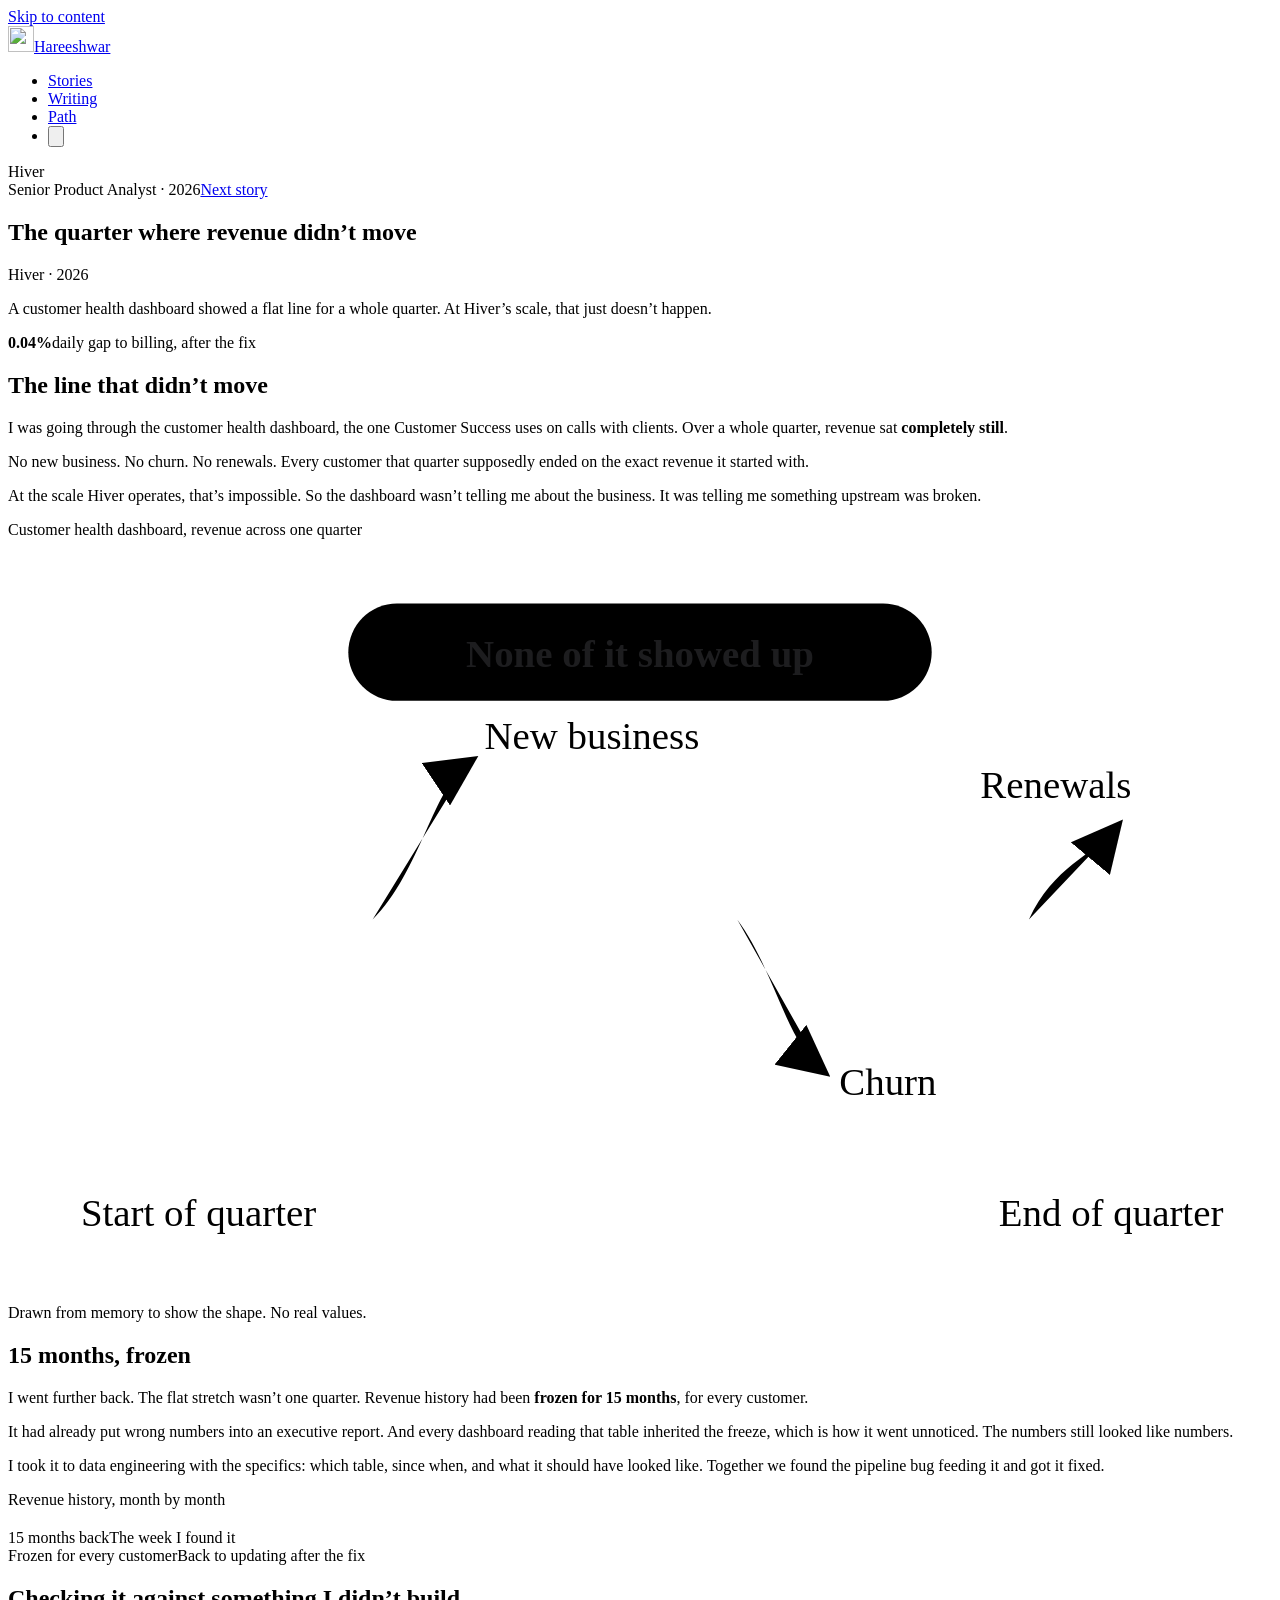
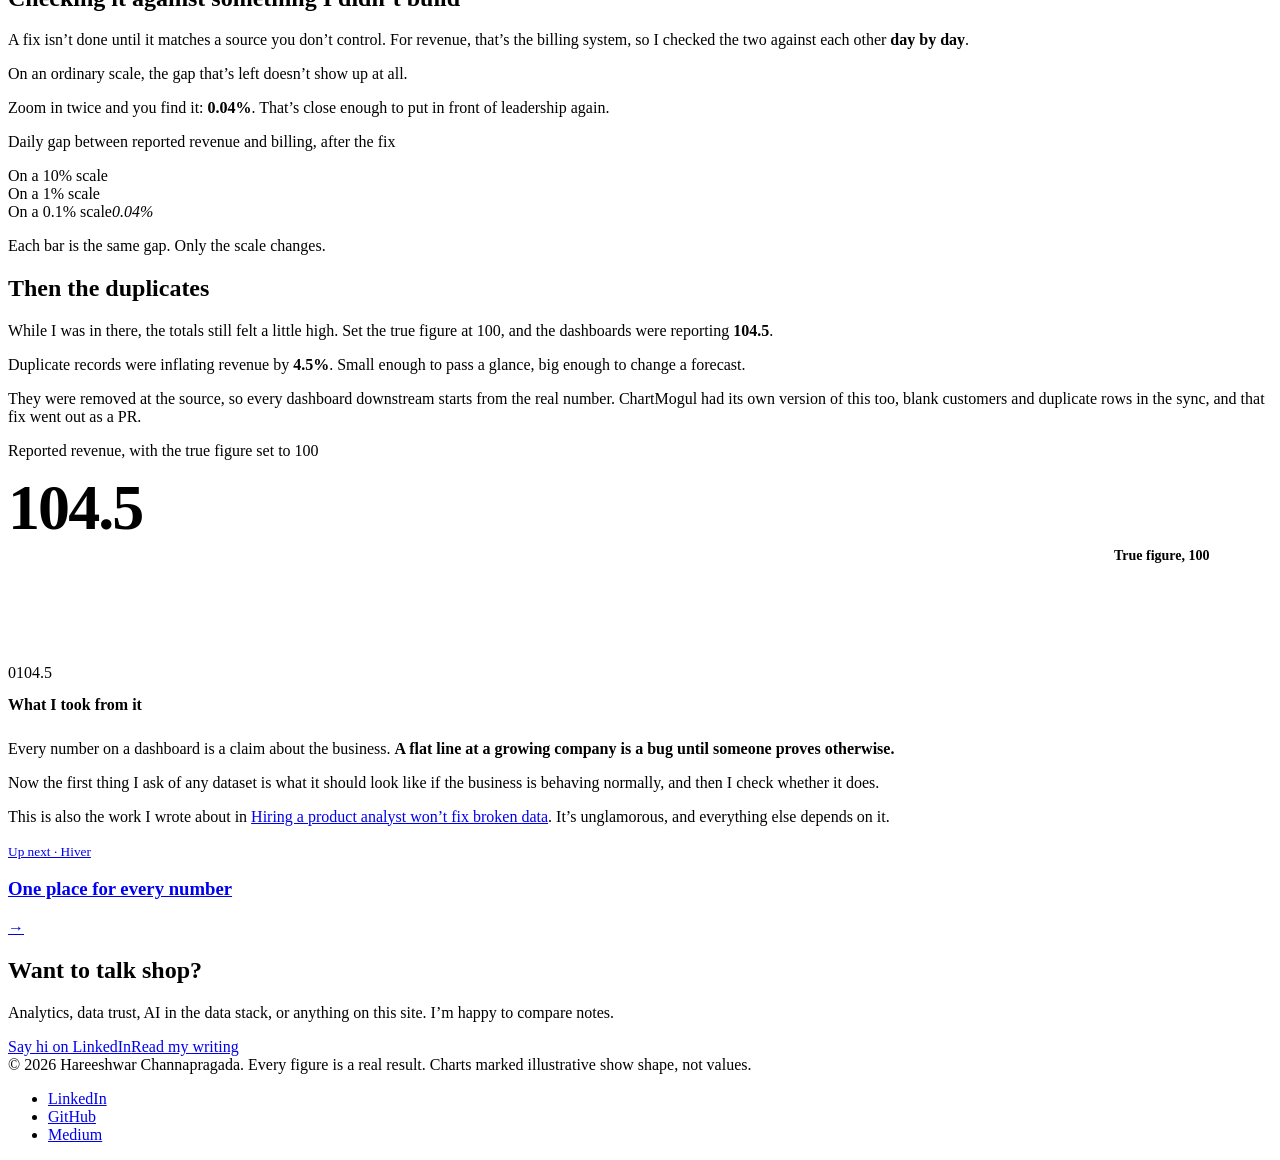
==== stories/data-trust.html @ bd67b505 "Site v2: nine deep-dive story pages" ====
<!doctype html>
<html lang="en" data-look="apple" data-mode="light">
<head>
<meta charset="utf-8">
<meta name="viewport" content="width=device-width, initial-scale=1, viewport-fit=cover">
<script>(function(){var d=document.documentElement,q=new URLSearchParams(location.search).get('look'),s=null;
try{if(q)sessionStorage.setItem('look',q);s=sessionStorage.getItem('look')}catch(e){}
var ua=navigator.userAgent,ipad=navigator.platform==='MacIntel'&&navigator.maxTouchPoints>1,look='android';
if(/iPhone|iPad|iPod|Macintosh|Mac OS X/.test(ua)||ipad)look='apple';else if(/Windows/.test(ua))look='windows';
if(s==='apple'||s==='android'||s==='windows')look=s;d.setAttribute('data-look',look);
var W=function(k){var m=new RegExp('(?:^|;)'+k+'=([a-z]+)').exec(window.name||'');return m?m[1]:null};
var t=null;try{t=localStorage.getItem('theme')}catch(e){}if(t!=='light'&&t!=='dark')t=W('theme');
if(t!=='light'&&t!=='dark')t=matchMedia('(prefers-color-scheme: dark)').matches?'dark':'light';d.setAttribute('data-mode',t);
var n=null;try{n=sessionStorage.getItem('nav');sessionStorage.removeItem('nav')}catch(e){}if(!n)n=W('nav');try{window.name=(window.name||'').replace(/(^|;)nav=[a-z]+/,'')}catch(e){}
var vt=n==='next';if(vt){d.classList.add('vt-next');try{history.scrollRestoration='manual'}catch(e){}}
var top=function(){if(vt)scrollTo(0,0)},done=function(){d.classList.remove('vt-next')};
addEventListener('pageswap',function(ev){var v=ev.viewTransition;if(v){var z=function(){};v.ready.catch(z);v.finished.catch(z);v.updateCallbackDone&&v.updateCallbackDone.catch(z)}});addEventListener('pagereveal',function(ev){top();var v=ev.viewTransition;if(v){v.ready.catch(done);v.finished.then(done,done);v.updateCallbackDone&&v.updateCallbackDone.catch(done)}else done()});
if(vt){addEventListener('DOMContentLoaded',top);addEventListener('load',function(){top();setTimeout(done,900)})}})();</script>
<title>The quarter where revenue didn’t move | Hareeshwar Channapragada</title>
<meta name="description" content="A customer health dashboard showed a flat line for a whole quarter. At Hiver’s scale, that just doesn’t happen.">
<link rel="canonical" href="https://hareeshwar.com/stories/data-trust.html">
<meta name="theme-color" content="#ffffff">
<meta property="og:type" content="website">
<meta property="og:site_name" content="Hareeshwar Channapragada">
<meta property="og:url" content="https://hareeshwar.com/stories/data-trust.html">
<meta property="og:title" content="The quarter where revenue didn’t move | Hareeshwar Channapragada">
<meta property="og:description" content="A customer health dashboard showed a flat line for a whole quarter. At Hiver’s scale, that just doesn’t happen.">
<meta property="og:image" content="https://hareeshwar.com/assets/og.png">
<meta name="twitter:card" content="summary_large_image">
<link rel="icon" href="/assets/icon.svg" type="image/svg+xml">
<link rel="icon" href="/assets/icon.svg" type="image/svg+xml" data-live>
<link rel="apple-touch-icon" href="/assets/apple-touch-icon.png">
<link rel="manifest" href="/site.webmanifest">
<link rel="preconnect" href="https://cdn.jsdelivr.net" crossorigin>
<link rel="stylesheet" href="/assets/site.css">
<script defer src="https://cdn.jsdelivr.net/npm/gsap@3.15.0/dist/gsap.min.js" integrity="sha384-XmJ9SoHtVOHoQUcKvFAzVXwdkKo1Ie3bhmSoIAkcdsHGaIrVJIkmozyq0FJeb/Ly" crossorigin="anonymous"></script>
<script defer src="https://cdn.jsdelivr.net/npm/lenis@1.3.27/dist/lenis.min.js" integrity="sha384-R18XzqnxvVLEF+BYfhpmDx30v7eP83fAckyfoRzK7/Uf6nGqufcmsk0eAKo7S3RU" crossorigin="anonymous"></script>
<script defer src="/assets/site.js"></script>
<script type="application/ld+json">{"@context": "https://schema.org", "@type": "Article", "headline": "The quarter where revenue didn\u2019t move", "description": "A customer health dashboard showed a flat line for a whole quarter. At Hiver\u2019s scale, that just doesn\u2019t happen.", "author": {"@type": "Person", "name": "Hareeshwar Channapragada", "url": "https://hareeshwar.com/"}, "about": "Hiver", "url": "https://hareeshwar.com/stories/data-trust.html"}</script>
</head>
<body>
<a class="skip" href="#main">Skip to content</a>
<header class="gnav"><div class="wrap">
<a class="brand" href="/" aria-label="Hareeshwar Channapragada, home"><img src="/assets/icon.svg" alt="" width="26" height="26">Hareeshwar</a>
<nav aria-label="Main"><ul>
<li><a href="/#stories">Stories</a></li>
<li class="hide-s"><a href="/#writing">Writing</a></li>
<li class="hide-s"><a href="/#path">Path</a></li>
<li><button class="theme-btn" type="button" aria-label="Switch between light and dark" aria-pressed="false"><svg class="sun" viewBox="0 0 24 24" fill="none" stroke="currentColor" stroke-width="2" stroke-linecap="round" aria-hidden="true"><circle cx="12" cy="12" r="4.5"/><path d="M12 2v2M12 20v2M4.9 4.9l1.4 1.4M17.7 17.7l1.4 1.4M2 12h2M20 12h2M4.9 19.1l1.4-1.4M17.7 6.3l1.4-1.4"/></svg><svg class="moon" viewBox="0 0 24 24" fill="none" stroke="currentColor" stroke-width="2" stroke-linecap="round" aria-hidden="true"><path d="M20 14.5A8 8 0 1 1 9.5 4a6.5 6.5 0 0 0 10.5 10.5z"/></svg></button></li>
</ul></nav></div></header><nav class="lnav" aria-label="Story"><div class="wrap"><span class="lt">Hiver</span>
<div class="rt"><span class="hide-s" style="color:var(--ink-2)">Senior Product Analyst · 2026</span><a class="pill" href="/stories/one-bi-platform.html" data-next>Next story</a></div></div><span class="progress"></span></nav>
<main id="main">
<section class="s-hero"><div class="wrap">
<h1 style="view-transition-name:t-data-trust">The quarter where revenue didn’t move</h1>
<p class="co">Hiver · 2026</p>
<p class="lead dek">A customer health dashboard showed a flat line for a whole quarter. At Hiver’s scale, that just doesn’t happen.</p>
<div class="big" data-rise><b data-count="0.04" data-dec="2" data-pre="" data-suf="%">0.04%</b><span>daily gap to billing, after the fix</span></div>
</div></section><section class="sec " aria-labelledby="c0"><div class="wrap"><div class="ch-head" data-rise><h2 id="c0">The line that didn’t move</h2></div>
<div class="scrolly"><div class="steps"><div class="step"><p>I was going through the customer health dashboard, the one Customer Success uses on calls with clients. Over a whole quarter, revenue sat <strong>completely still</strong>.</p></div><div class="step"><p>No new business. No churn. No renewals. Every customer that quarter supposedly ended on the exact revenue it started with.</p></div><div class="step"><p>At the scale Hiver operates, that’s impossible. So the dashboard wasn’t telling me about the business. It was telling me something upstream was broken.</p></div></div><div class="viz"><div class="panel"><p class="p-title">Customer health dashboard, revenue across one quarter</p><svg viewBox="0 0 520 300" role="img" aria-label="Revenue over a quarter drawn as a flat line, with the new business, churn and renewals that should have moved it">
<defs><marker id="ah" viewBox="0 0 10 10" refX="8" refY="5" markerWidth="7" markerHeight="7" orient="auto-start-reverse"><path d="M0 0L10 5L0 10z" class="f2"/></marker></defs>
<line x1="30" y1="250" x2="500" y2="250" class="k3" stroke-width="2"/>
<text x="30" y="276">Start of quarter</text><text x="500" y="276" text-anchor="end">End of quarter</text>
<path d="M30 150 L500 150" class="k1 fnone draw at1" stroke-width="5" stroke-linecap="round"/>
<g class="vis-in at2">
  <path d="M150 150 C 170 130, 175 95, 190 85" class="khl fnone dash" stroke-width="3" marker-end="url(#ah)"/>
  <text x="196" y="80" class="t-strong">New business</text>
  <path d="M300 150 C 315 170, 320 200, 335 212" class="khl fnone dash" stroke-width="3" marker-end="url(#ah)"/>
  <text x="342" y="222" class="t-strong">Churn</text>
  <path d="M420 150 C 430 128, 446 124, 456 112" class="khl fnone dash" stroke-width="3" marker-end="url(#ah)"/>
  <text x="400" y="100" class="t-strong">Renewals</text>
</g>
<g class="vis-in at3"><rect x="140" y="20" width="240" height="40" rx="20" class="fhl"/><text x="260" y="46" text-anchor="middle" style="fill:#1d1d1f;font-weight:700;font-size:16px">None of it showed up</text></g>
</svg><p class="p-note">Drawn from memory to show the shape. No real values.</p></div></div></div></div></section><section class="sec stage" aria-labelledby="c1"><div class="wrap"><div class="ch-head" data-rise><h2 id="c1">15 months, frozen</h2></div>
<div class="scrolly flip"><div class="steps"><div class="step"><p>I went further back. The flat stretch wasn’t one quarter. Revenue history had been <strong>frozen for 15 months</strong>, for every customer.</p></div><div class="step"><p>It had already put wrong numbers into an executive report. And every dashboard reading that table inherited the freeze, which is how it went unnoticed. The numbers still looked like numbers.</p></div><div class="step"><p>I took it to data engineering with the specifics: which table, since when, and what it should have looked like. Together we found the pipeline bug feeding it and got it fixed.</p></div></div><div class="viz"><div class="panel"><p class="p-title">Revenue history, month by month</p><div class="cells" style="--n:15;margin-top:20px"><i class="fz" style="--k:0"></i><i class="fz" style="--k:1"></i><i class="fz" style="--k:2"></i><i class="fz" style="--k:3"></i><i class="fz" style="--k:4"></i><i class="fz" style="--k:5"></i><i class="fz" style="--k:6"></i><i class="fz" style="--k:7"></i><i class="fz" style="--k:8"></i><i class="fz" style="--k:9"></i><i class="fz" style="--k:10"></i><i class="fz" style="--k:11"></i><i class="fz" style="--k:12"></i><i class="fz" style="--k:13"></i><i class="fz" style="--k:14"></i></div><div class="cells-axis"><span>15 months back</span><span>The week I found it</span></div><div class="legend"><span class="vis-in at2"><i style="--c:var(--viz-hl)"></i>Frozen for every customer</span><span class="vis-in at3"><i style="--c:var(--viz-1)"></i>Back to updating after the fix</span></div></div></div></div></div></section><section class="sec alt" aria-labelledby="c2"><div class="wrap"><div class="ch-head" data-rise><h2 id="c2">Checking it against something I didn’t build</h2></div>
<div class="scrolly"><div class="steps"><div class="step"><p>A fix isn’t done until it matches a source you don’t control. For revenue, that’s the billing system, so I checked the two against each other <strong>day by day</strong>.</p></div><div class="step"><p>On an ordinary scale, the gap that’s left doesn’t show up at all.</p></div><div class="step"><p>Zoom in twice and you find it: <strong>0.04%</strong>. That’s close enough to put in front of leadership again.</p></div></div><div class="viz"><div class="panel"><p class="p-title">Daily gap between reported revenue and billing, after the fix</p><div class="zrows">
<div class="zrow"><span>On a 10% scale</span><span class="tr" style="--w:0.4%"><i></i></span></div>
<div class="zrow"><span>On a 1% scale</span><span class="tr" style="--w:4%"><i></i></span></div>
<div class="zrow"><span>On a 0.1% scale</span><span class="tr" style="--w:40%"><i></i><em>0.04%</em></span></div>
</div><p class="p-note">Each bar is the same gap. Only the scale changes.</p></div></div></div></div></section><section class="sec " aria-labelledby="c3"><div class="wrap"><div class="ch-head" data-rise><h2 id="c3">Then the duplicates</h2></div>
<div class="scrolly flip"><div class="steps"><div class="step"><p>While I was in there, the totals still felt a little high. Set the true figure at 100, and the dashboards were reporting <strong>104.5</strong>.</p></div><div class="step"><p>Duplicate records were inflating revenue by <strong>4.5%</strong>. Small enough to pass a glance, big enough to change a forecast.</p></div><div class="step"><p>They were removed at the source, so every dashboard downstream starts from the real number. ChartMogul had its own version of this too, blank customers and duplicate rows in the sync, and that fix went out as a PR.</p></div></div><div class="viz"><div class="panel"><p class="p-title">Reported revenue, with the true figure set to 100</p><div class="read" style="margin-top:14px"><b class="t-read" data-count-step="104.5|+4.5|100" style="font-family:var(--font-display);font-size:clamp(48px,5vw,72px);font-weight:600;letter-spacing:-.03em;line-height:1">104.5</b></div>
<div style="position:relative;height:84px;margin-top:40px">
  <div style="position:absolute;inset:0 4.31% 0 0;border-radius:8px 0 0 8px;background:var(--viz-1)"></div>
  <div class="off2" style="position:absolute;top:0;bottom:0;right:0;width:4.31%;border-radius:0 8px 8px 0;background:var(--viz-1);transition:opacity 500ms"></div>
  <div class="vis-in at2 off3" style="position:absolute;top:0;bottom:0;right:0;width:4.31%;border-radius:0 8px 8px 0;background:var(--viz-hl)"></div>
  <div style="position:absolute;top:-30px;bottom:-6px;right:4.31%;width:3px;background:var(--ink)"><span style="position:absolute;top:-2px;right:8px;font-size:14px;font-weight:600;white-space:nowrap">True figure, 100</span></div>
</div>
<div class="cells-axis"><span>0</span><span>104.5</span></div></div></div></div></div></section><section class="sec stage" aria-labelledby="c4"><div class="wrap stack-center" data-rise><h2 id="c4" style="font-size:var(--h-2)">What I took from it</h2><div class="body" style="margin-top:26px"><p>Every number on a dashboard is a claim about the business. <strong>A flat line at a growing company is a bug until someone proves otherwise.</strong></p><p>Now the first thing I ask of any dataset is what it should look like if the business is behaving normally, and then I check whether it does.</p><p>This is also the work I wrote about in <a href="https://hareeshwar98.medium.com/hiring-a-product-analyst-wont-fix-broken-data-bbf3a955bca7">Hiring a product analyst won’t fix broken data</a>. It’s unglamorous, and everything else depends on it.</p></div></div></section><section class="sec tight"><div class="wrap"><a class="next" href="/stories/one-bi-platform.html" data-next data-rise>
<div><small>Up next · Hiver</small><h3 style="view-transition-name:t-one-bi-platform">One place for every number</h3></div><span class="arrow" aria-hidden="true">→</span></a></div></section>
</main><footer class="foot" id="contact">
<div class="wrap">
<div class="cta-block" data-rise>
<h2>Want to talk shop?</h2>
<p>Analytics, data trust, AI in the data stack, or anything on this site. I’m happy to compare notes.</p>
<div class="ctas"><a class="btn" href="https://www.linkedin.com/in/hareeshwarc/">Say hi on LinkedIn</a><a class="btn ghost" href="https://hareeshwar98.medium.com/">Read my writing</a></div>
</div>
<div class="row"><span>© 2026 Hareeshwar Channapragada. Every figure is a real result. Charts marked illustrative show shape, not values.</span>
<ul><li><a href="https://www.linkedin.com/in/hareeshwarc/">LinkedIn</a></li><li><a href="https://github.com/hareeshwarc">GitHub</a></li><li><a href="https://hareeshwar98.medium.com/">Medium</a></li></ul></div>
</div></footer>
</body></html>
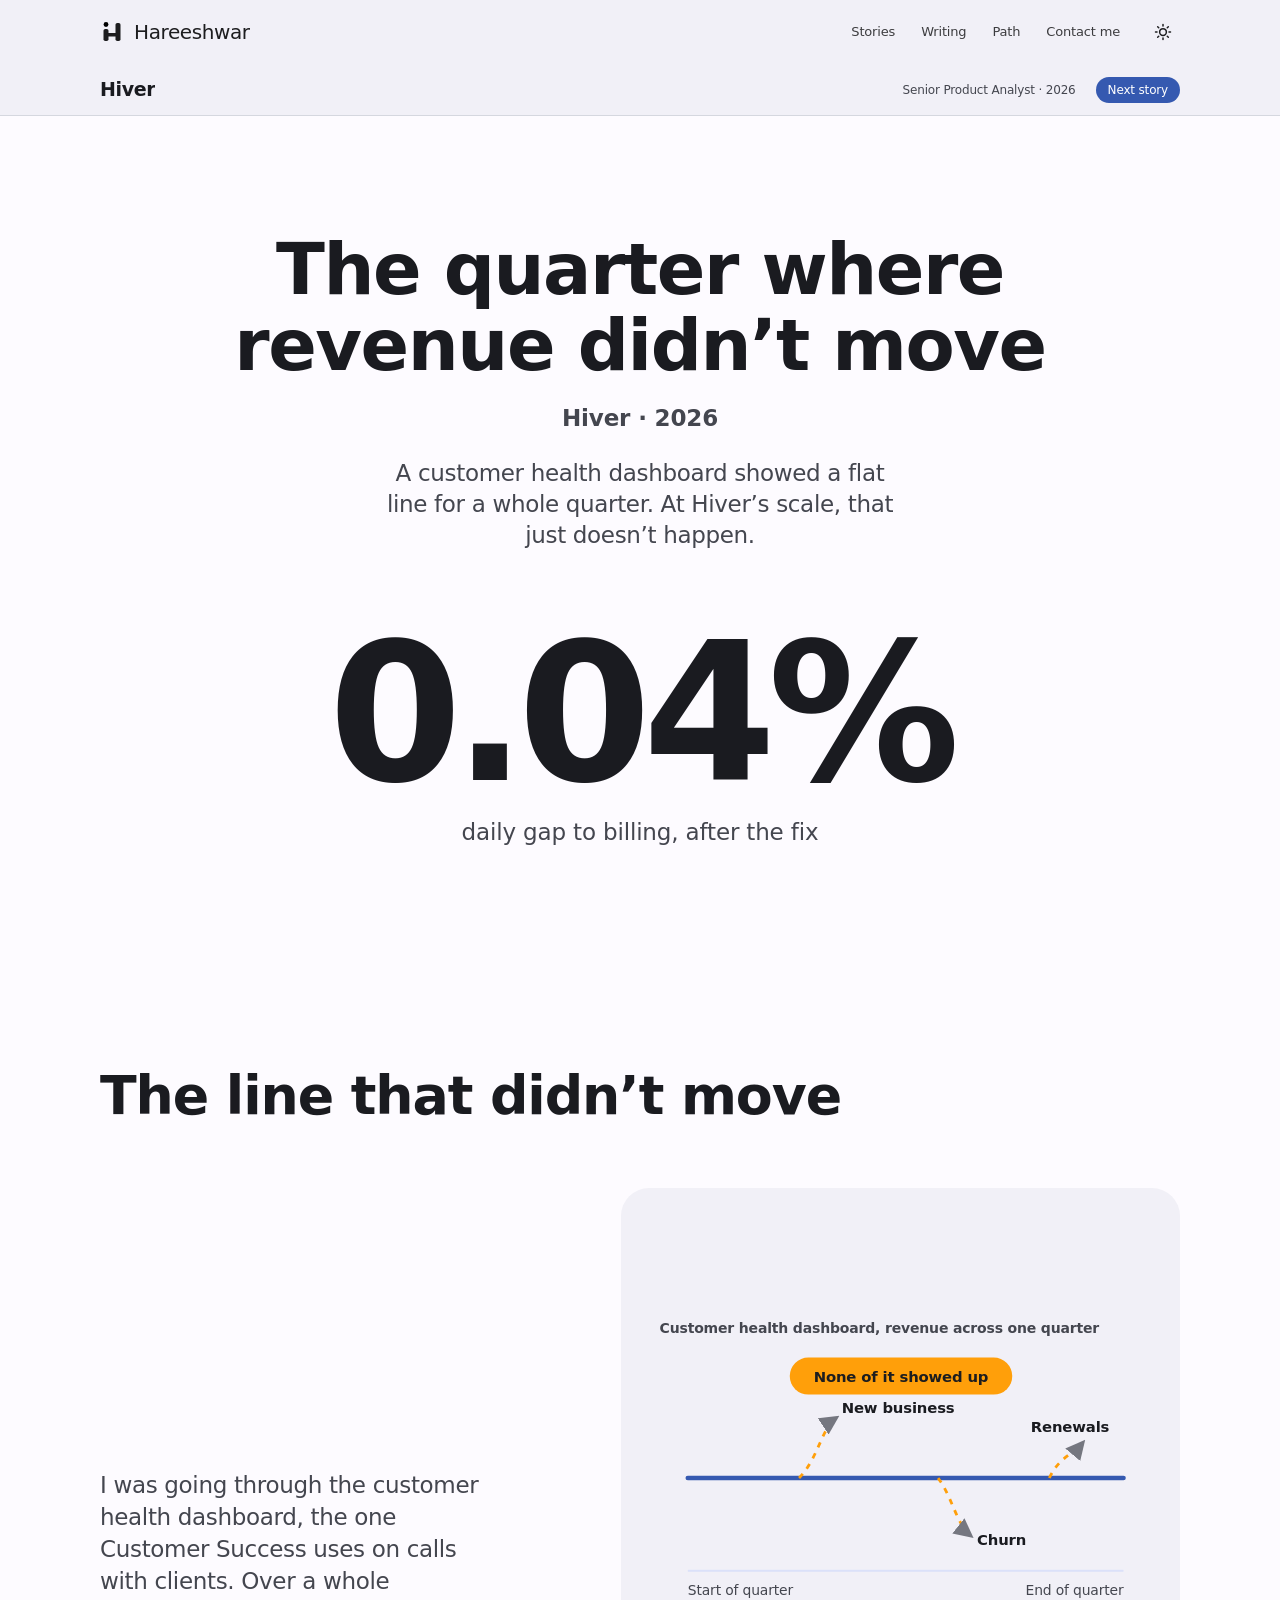
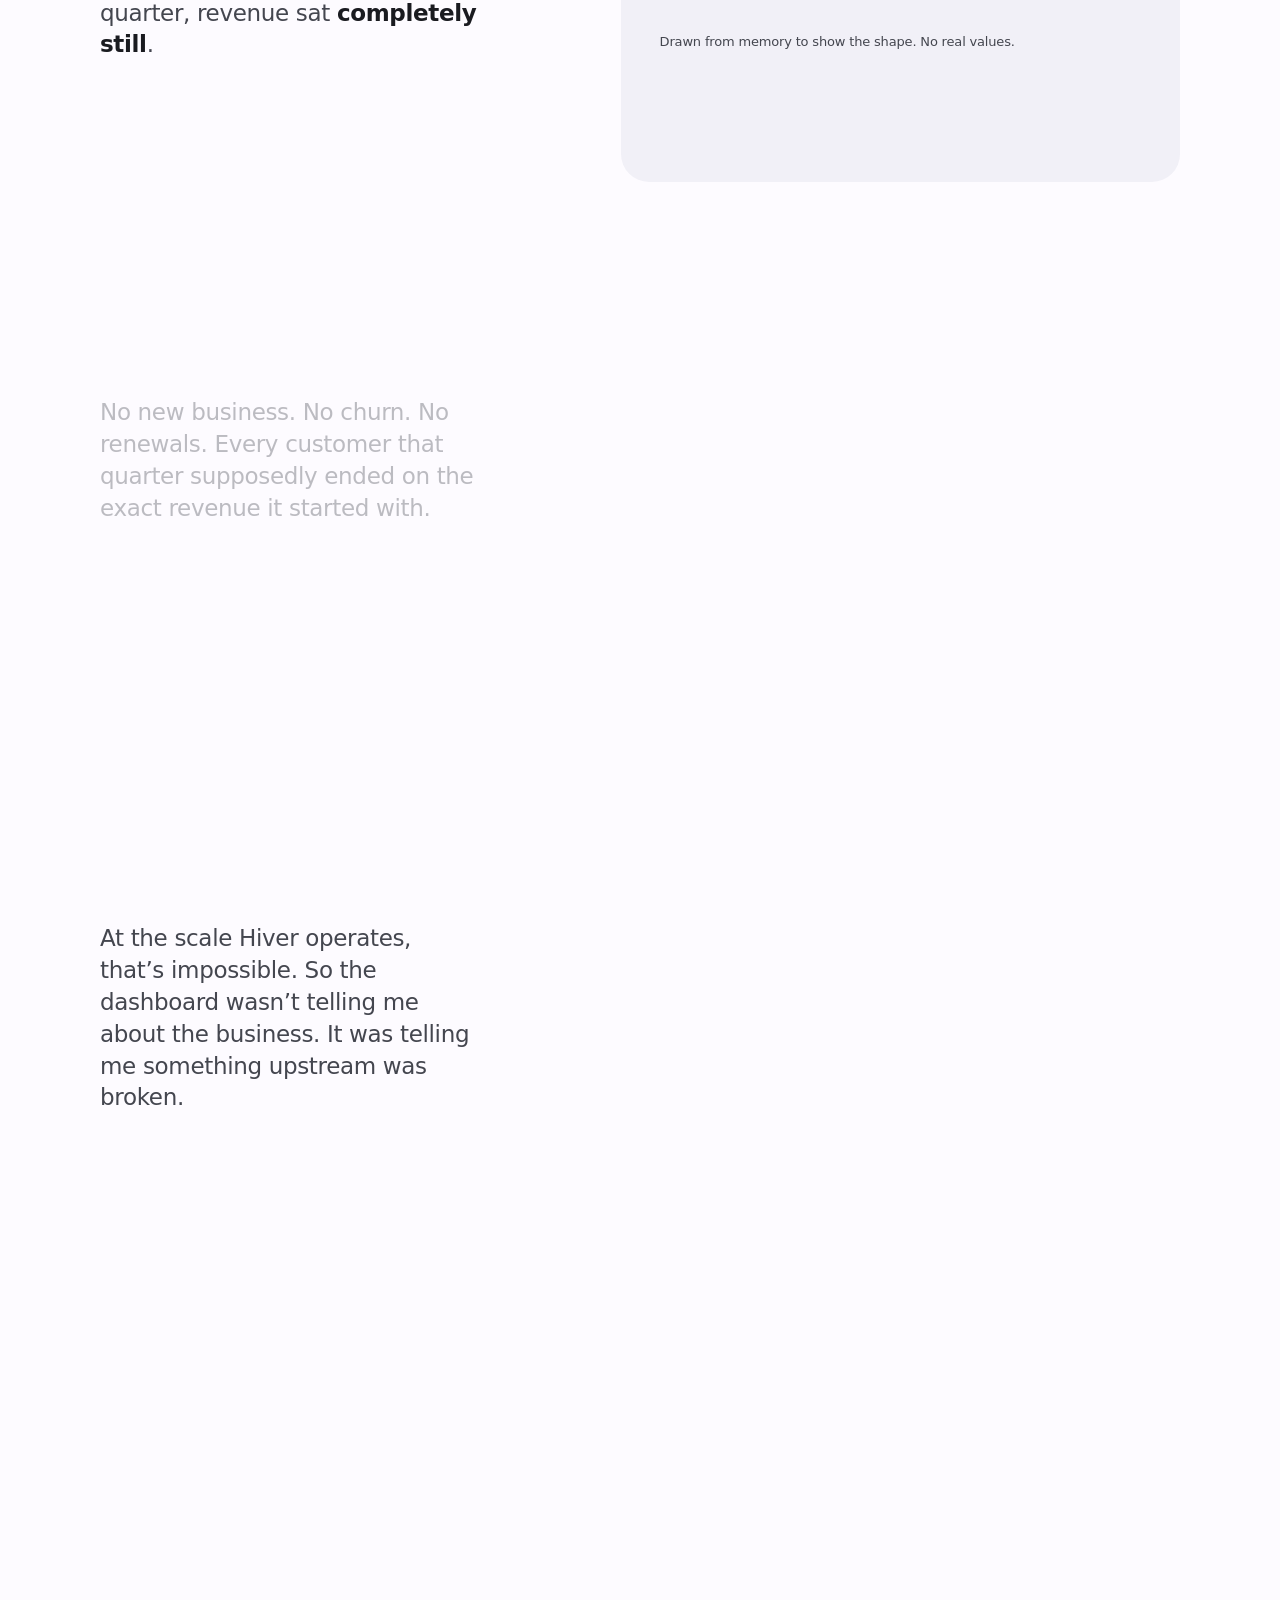
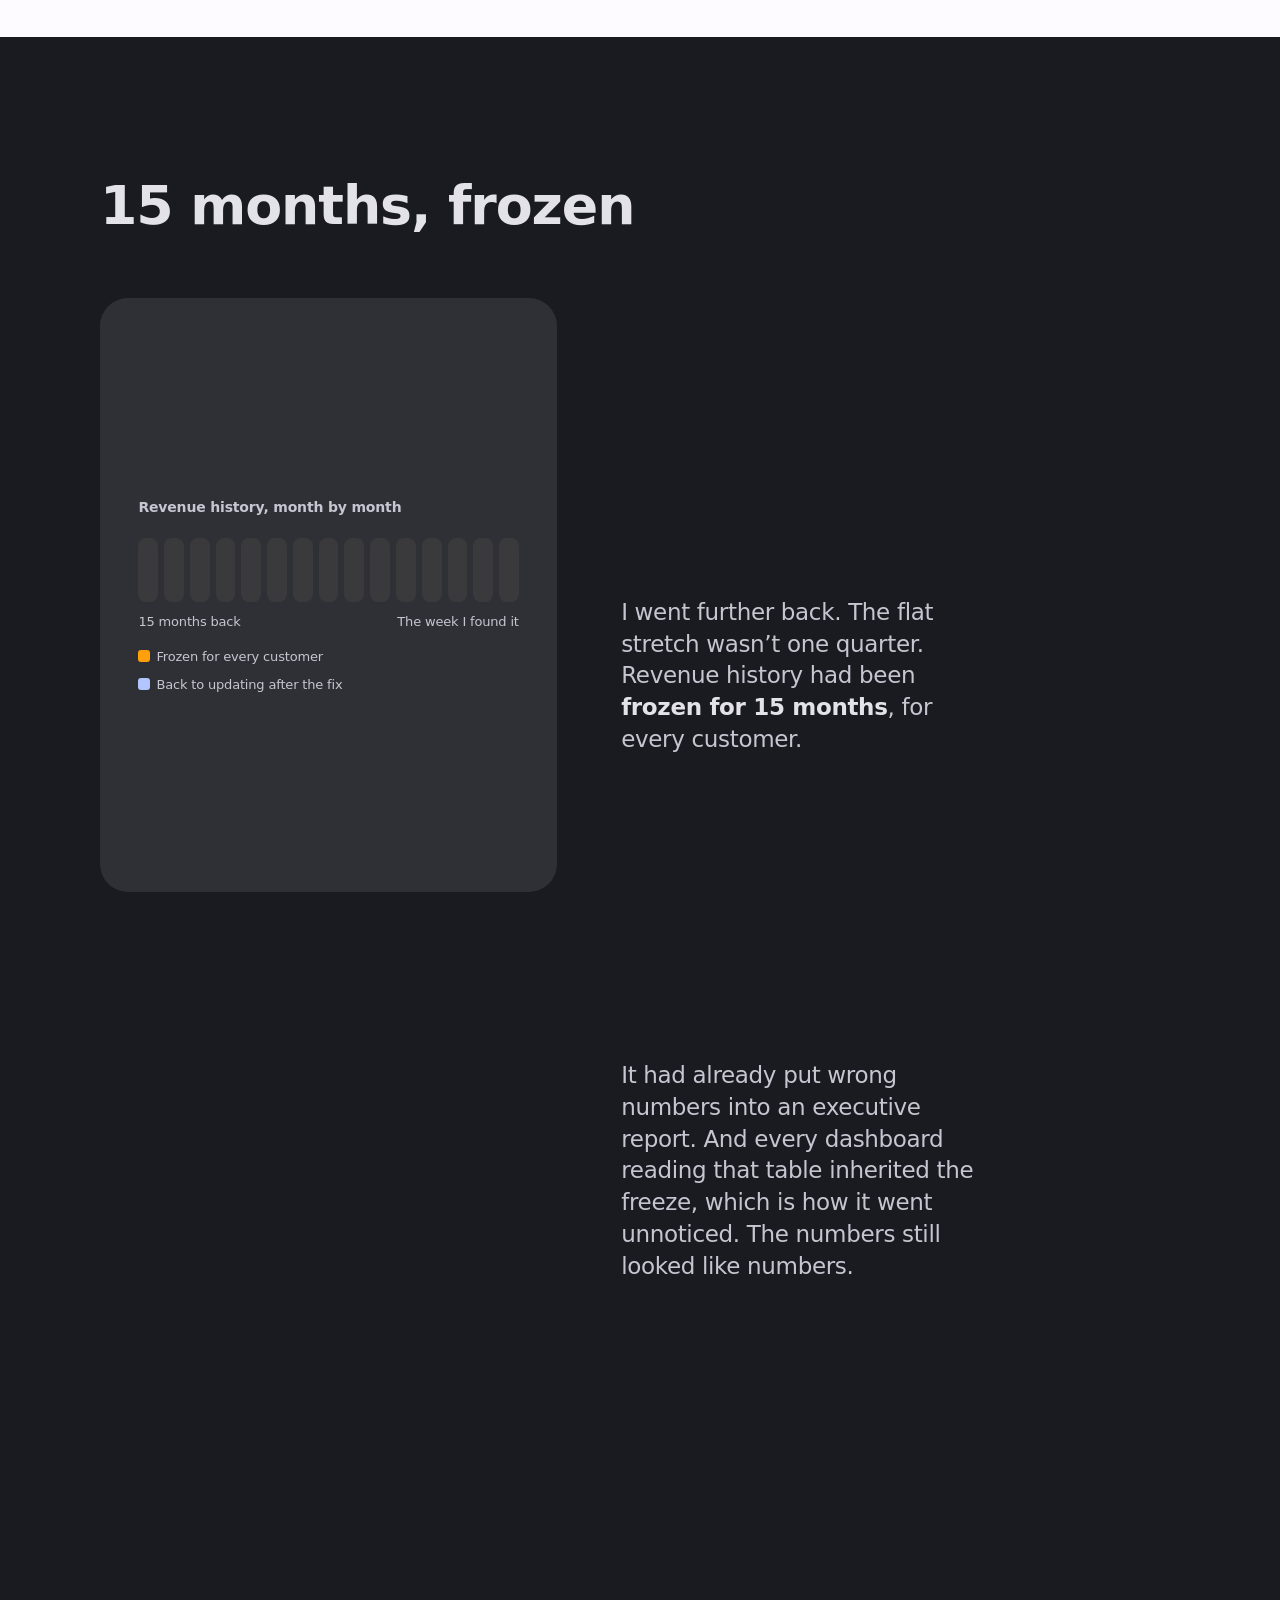
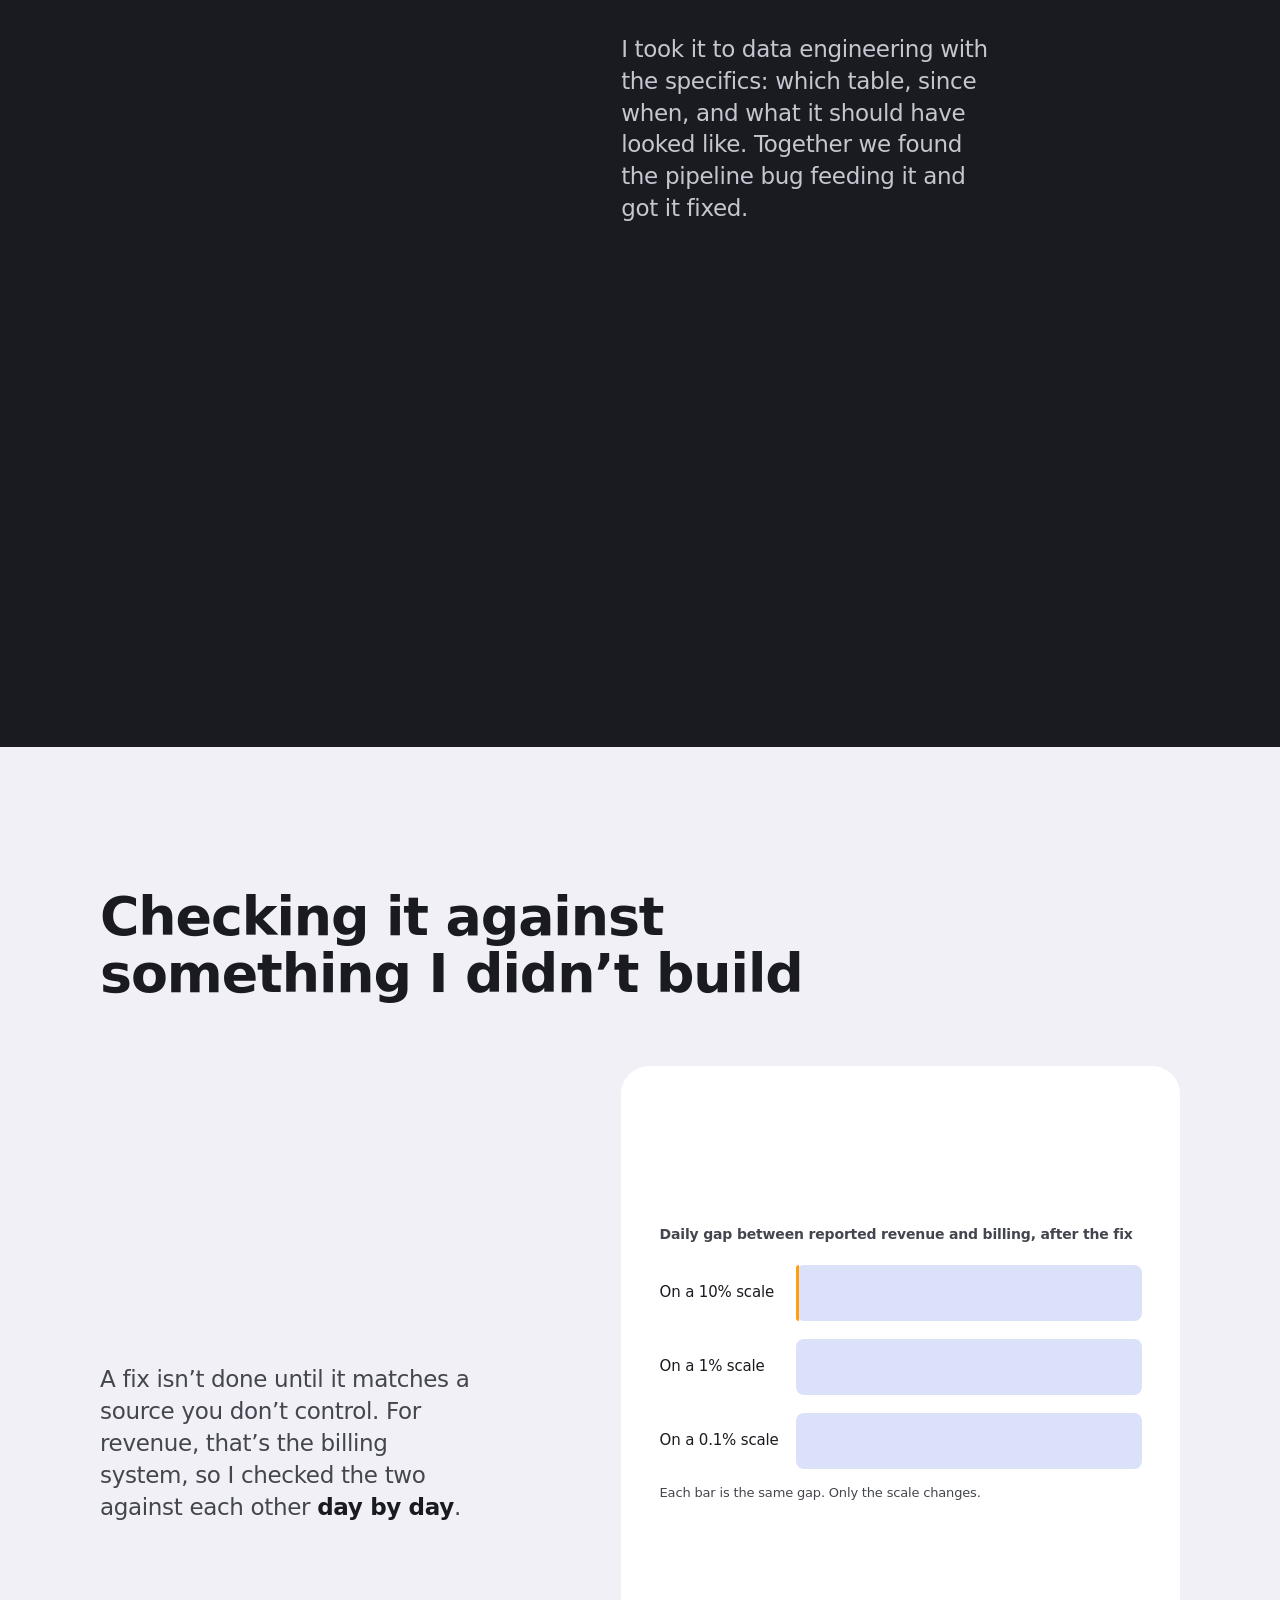
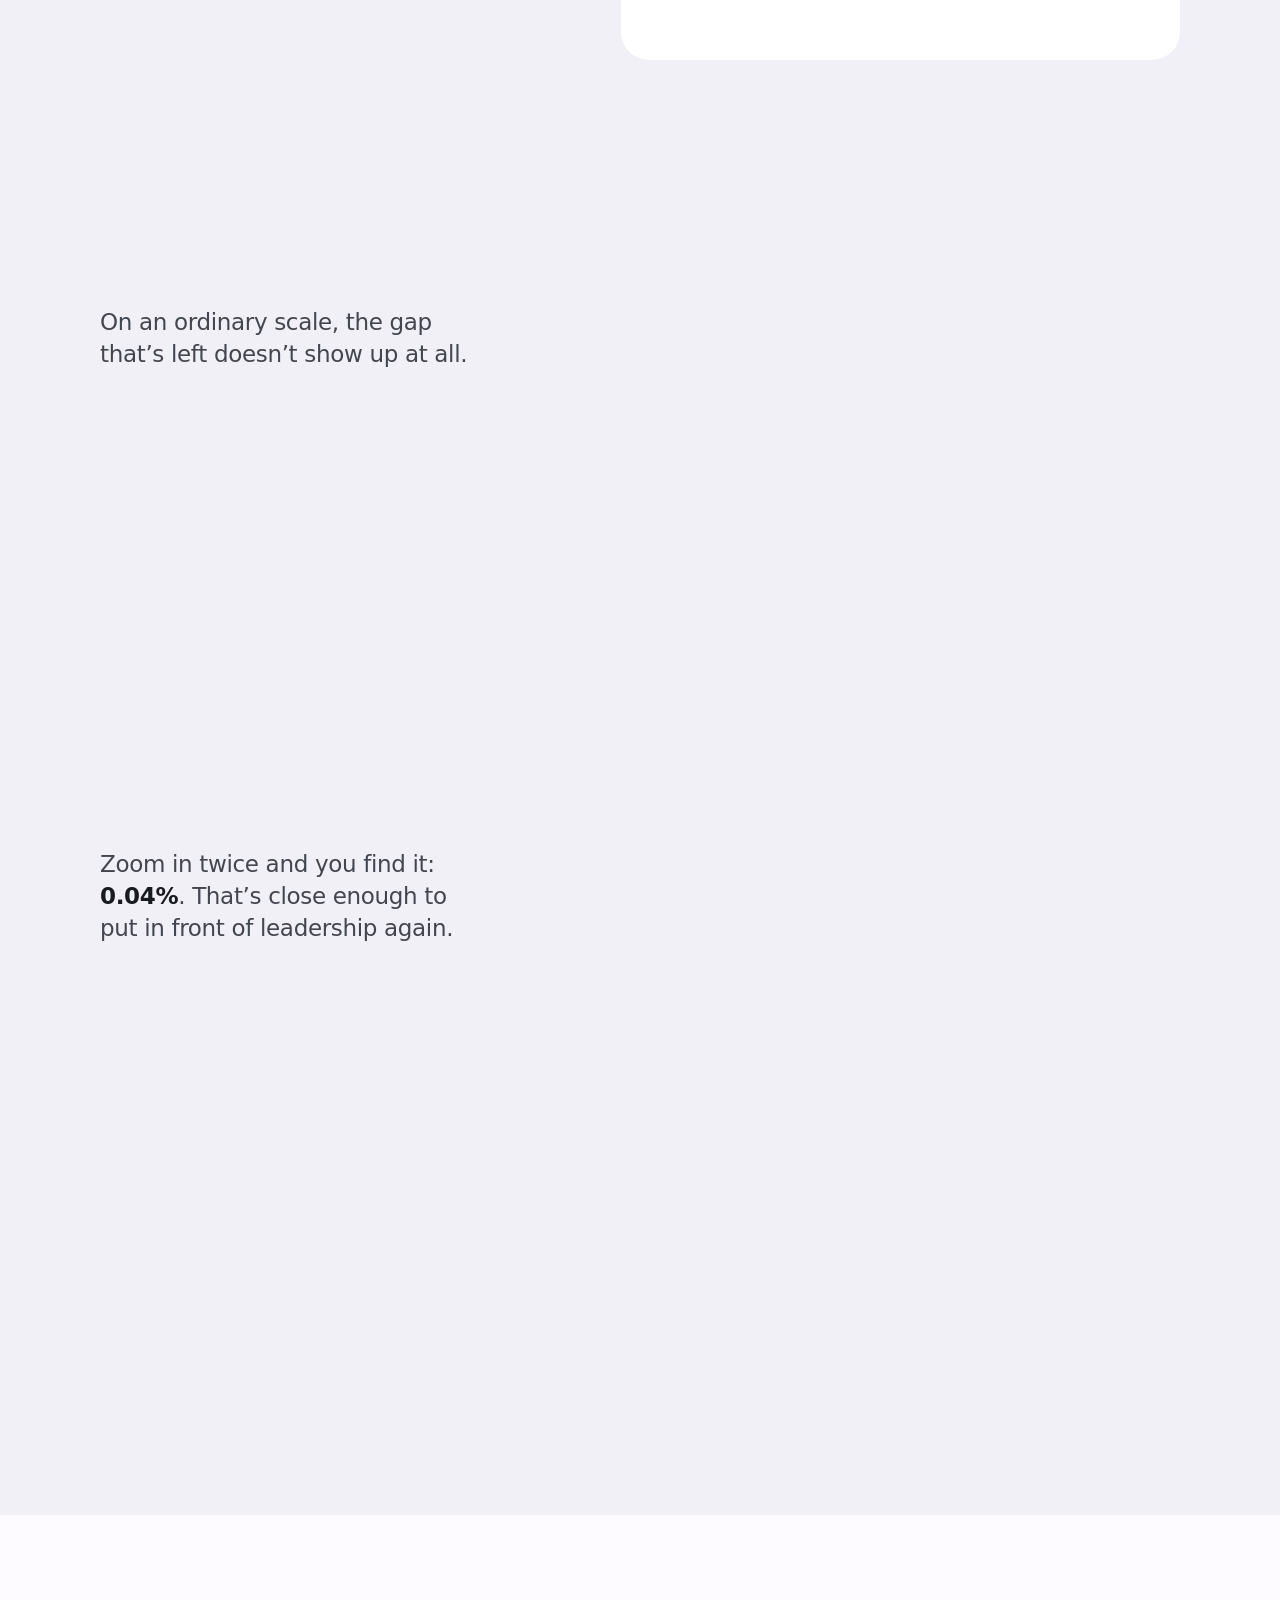
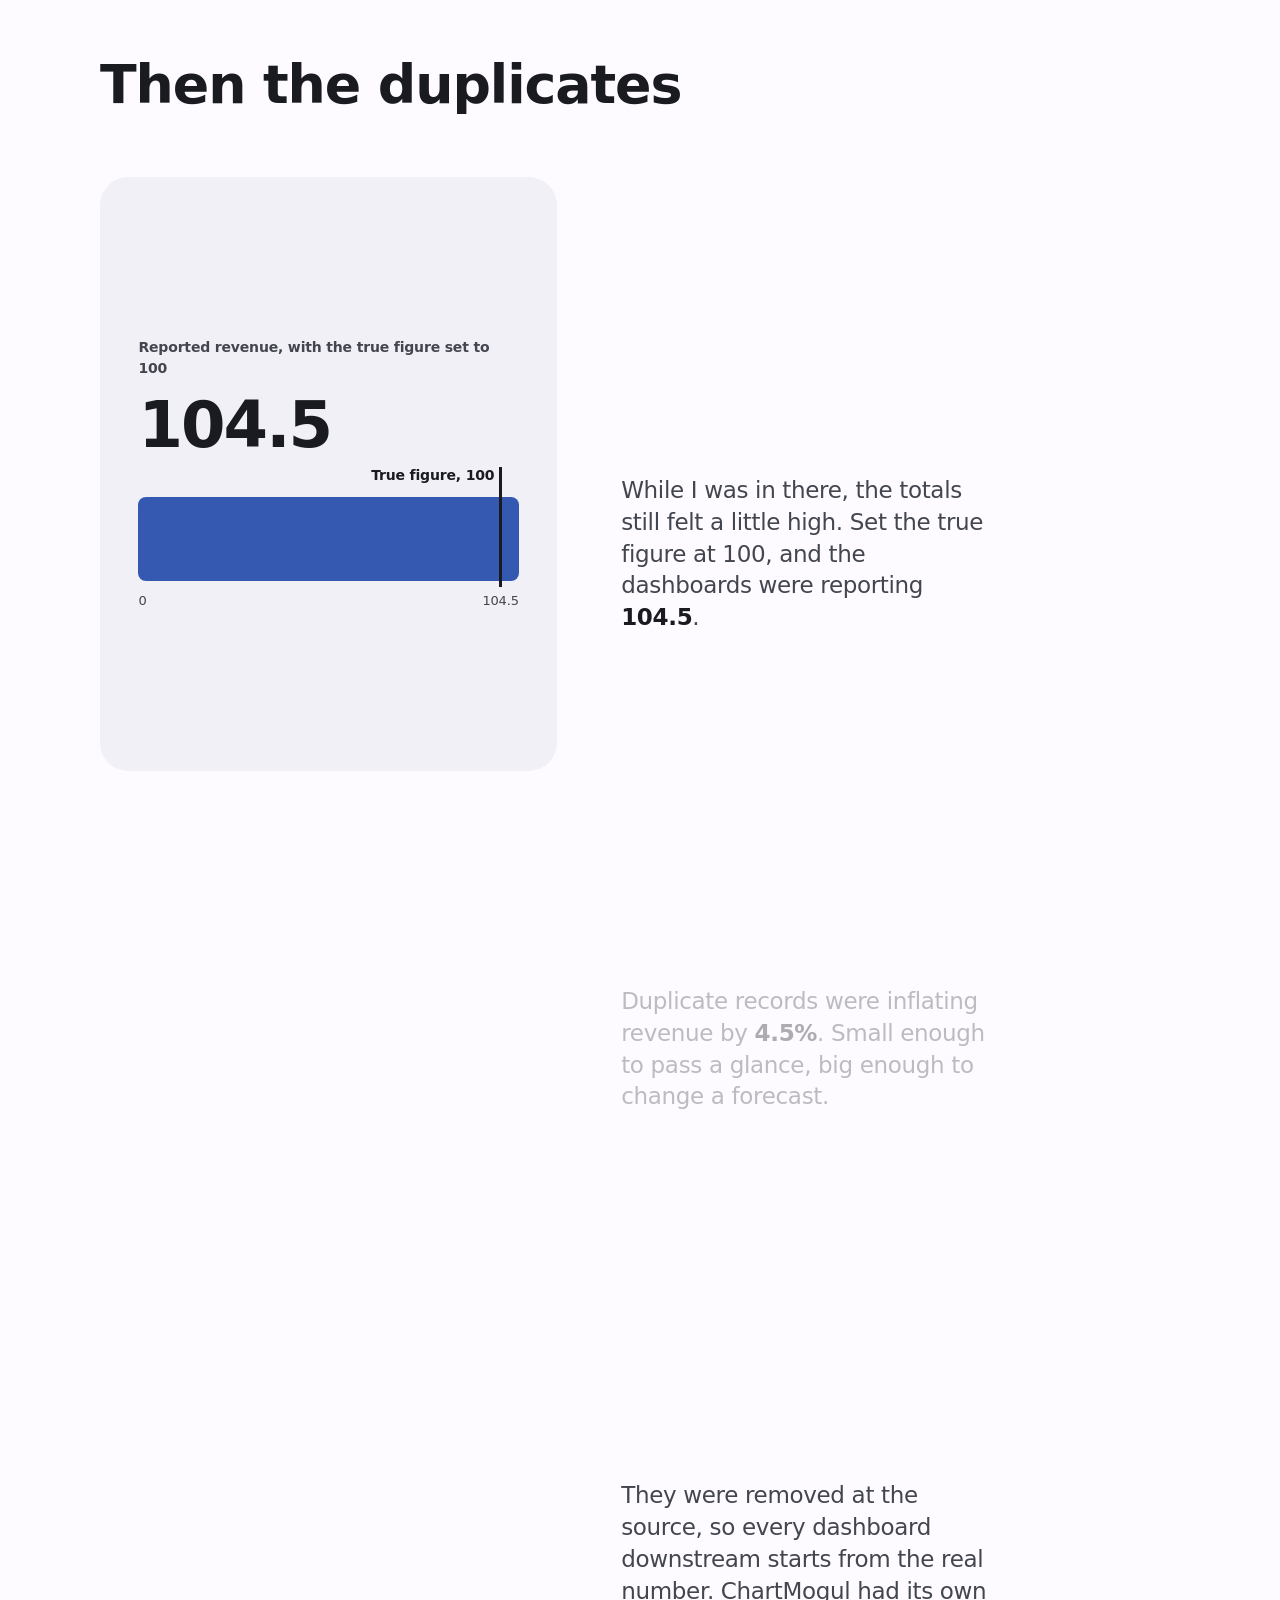
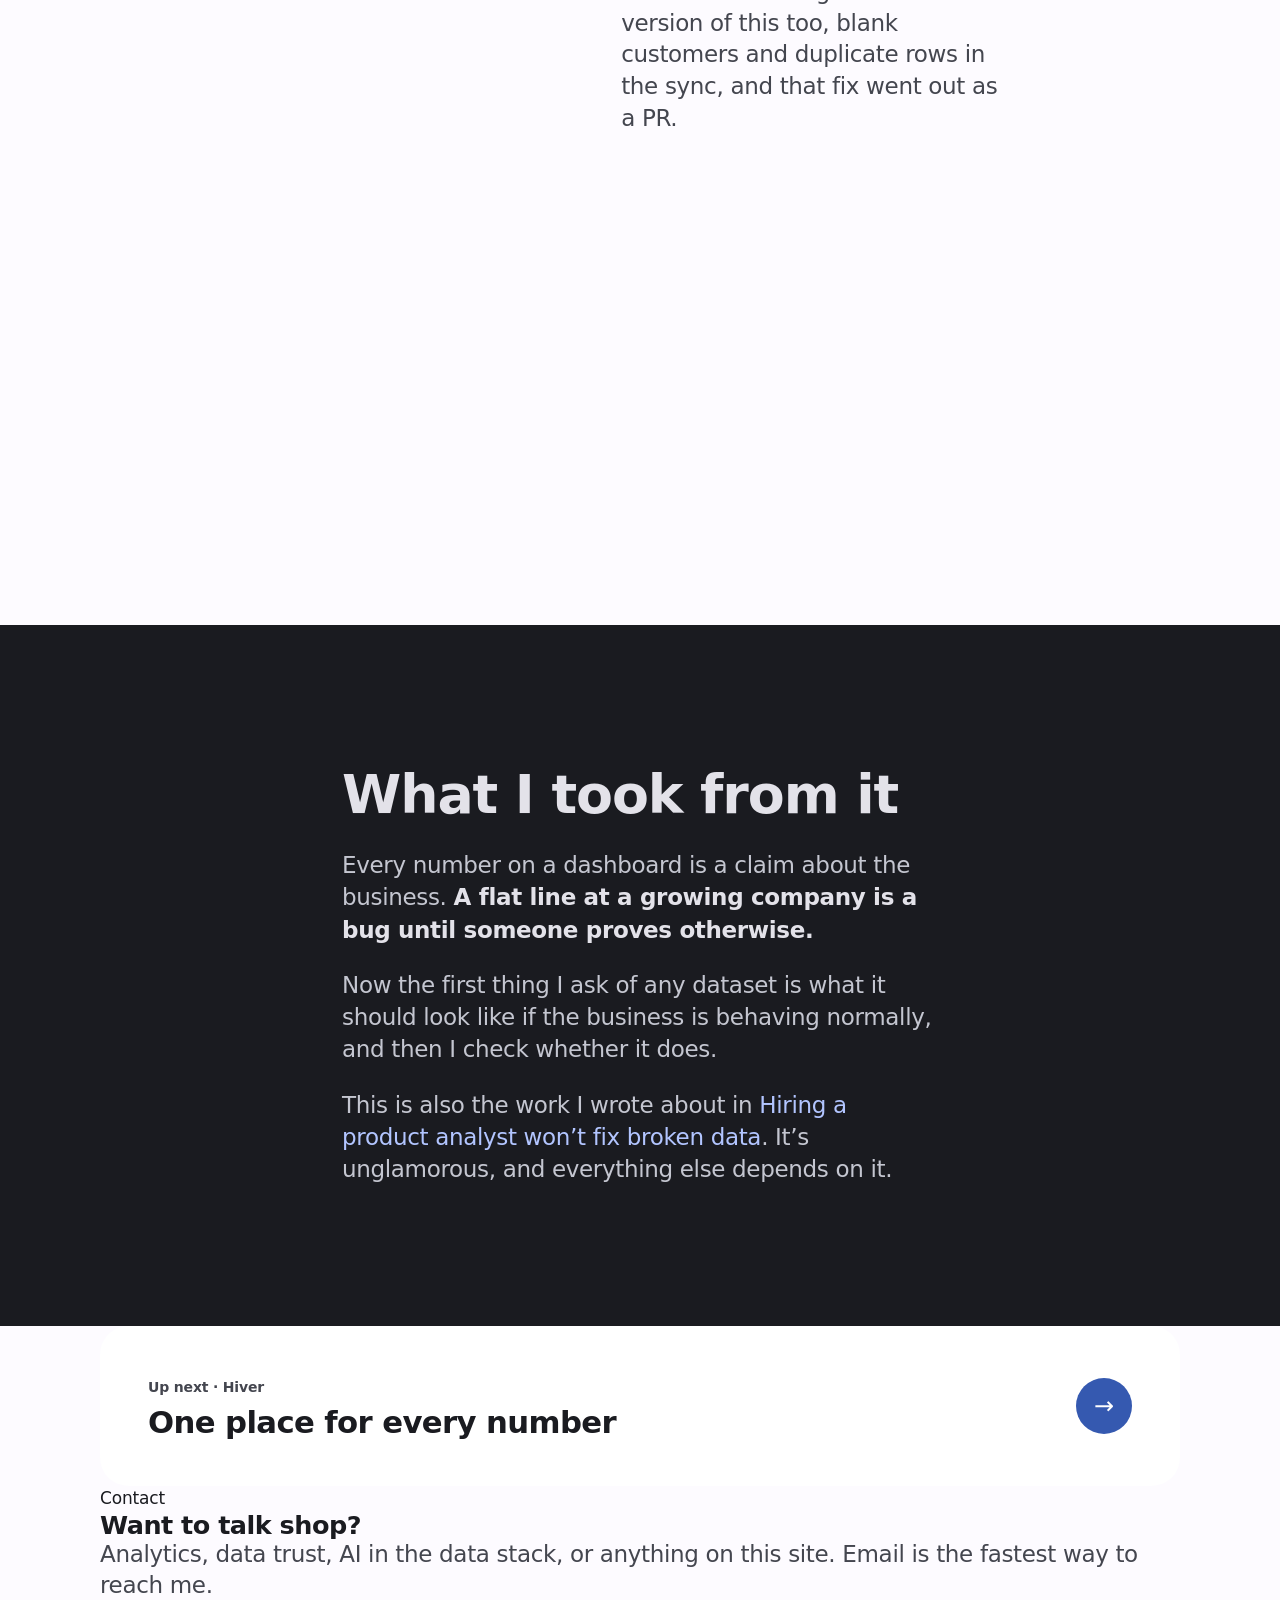
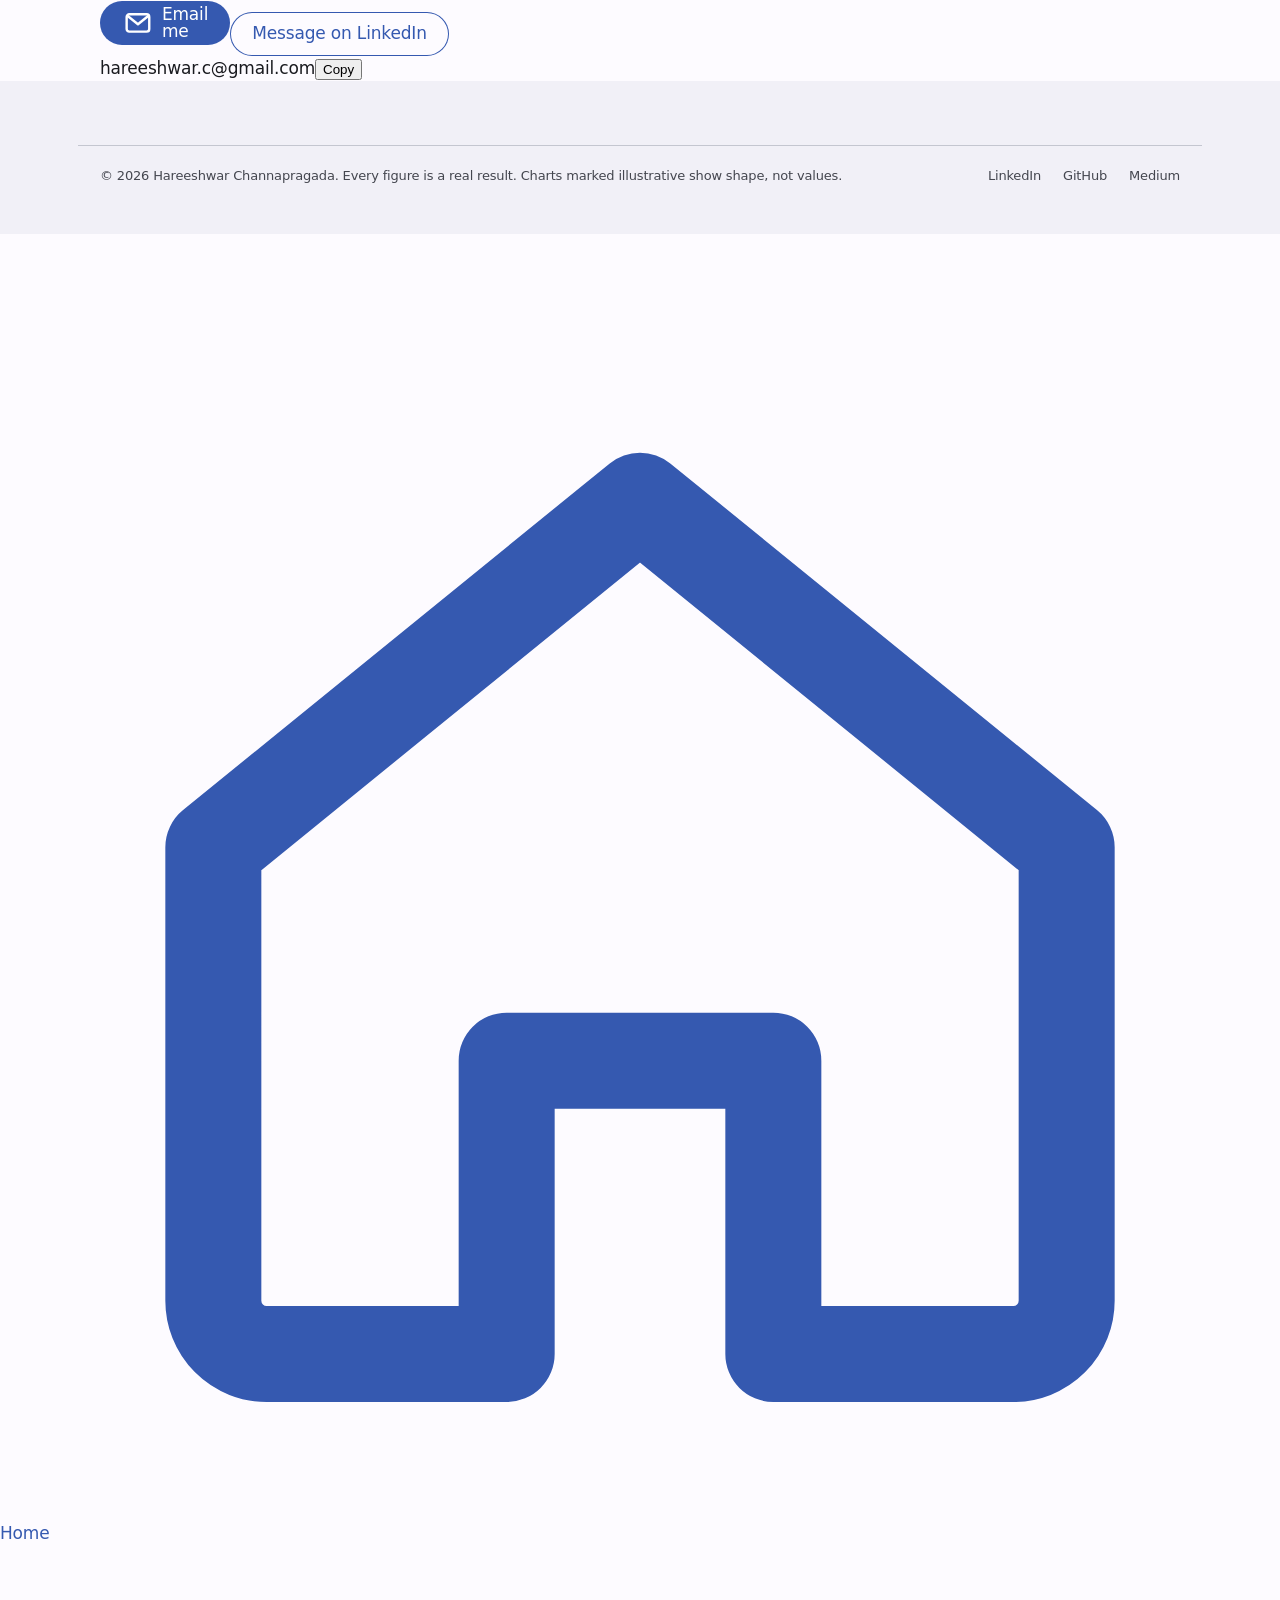
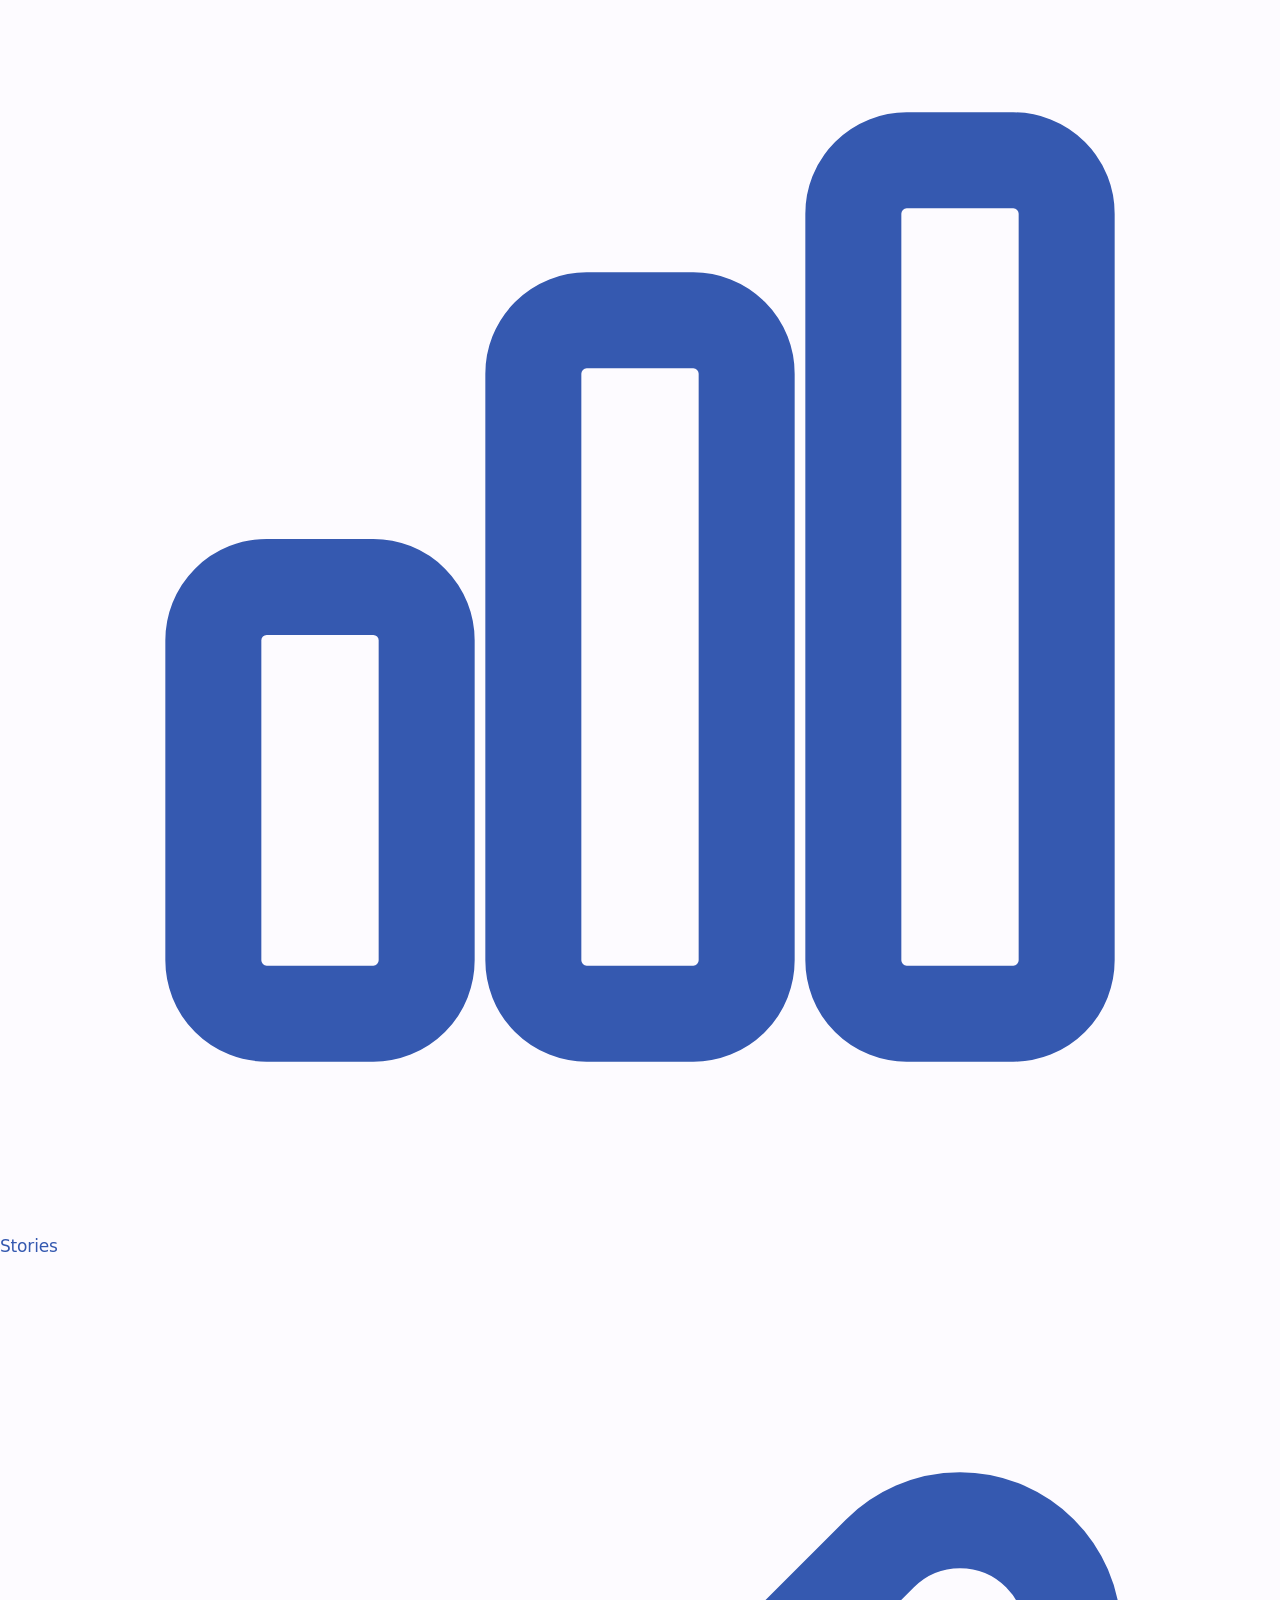
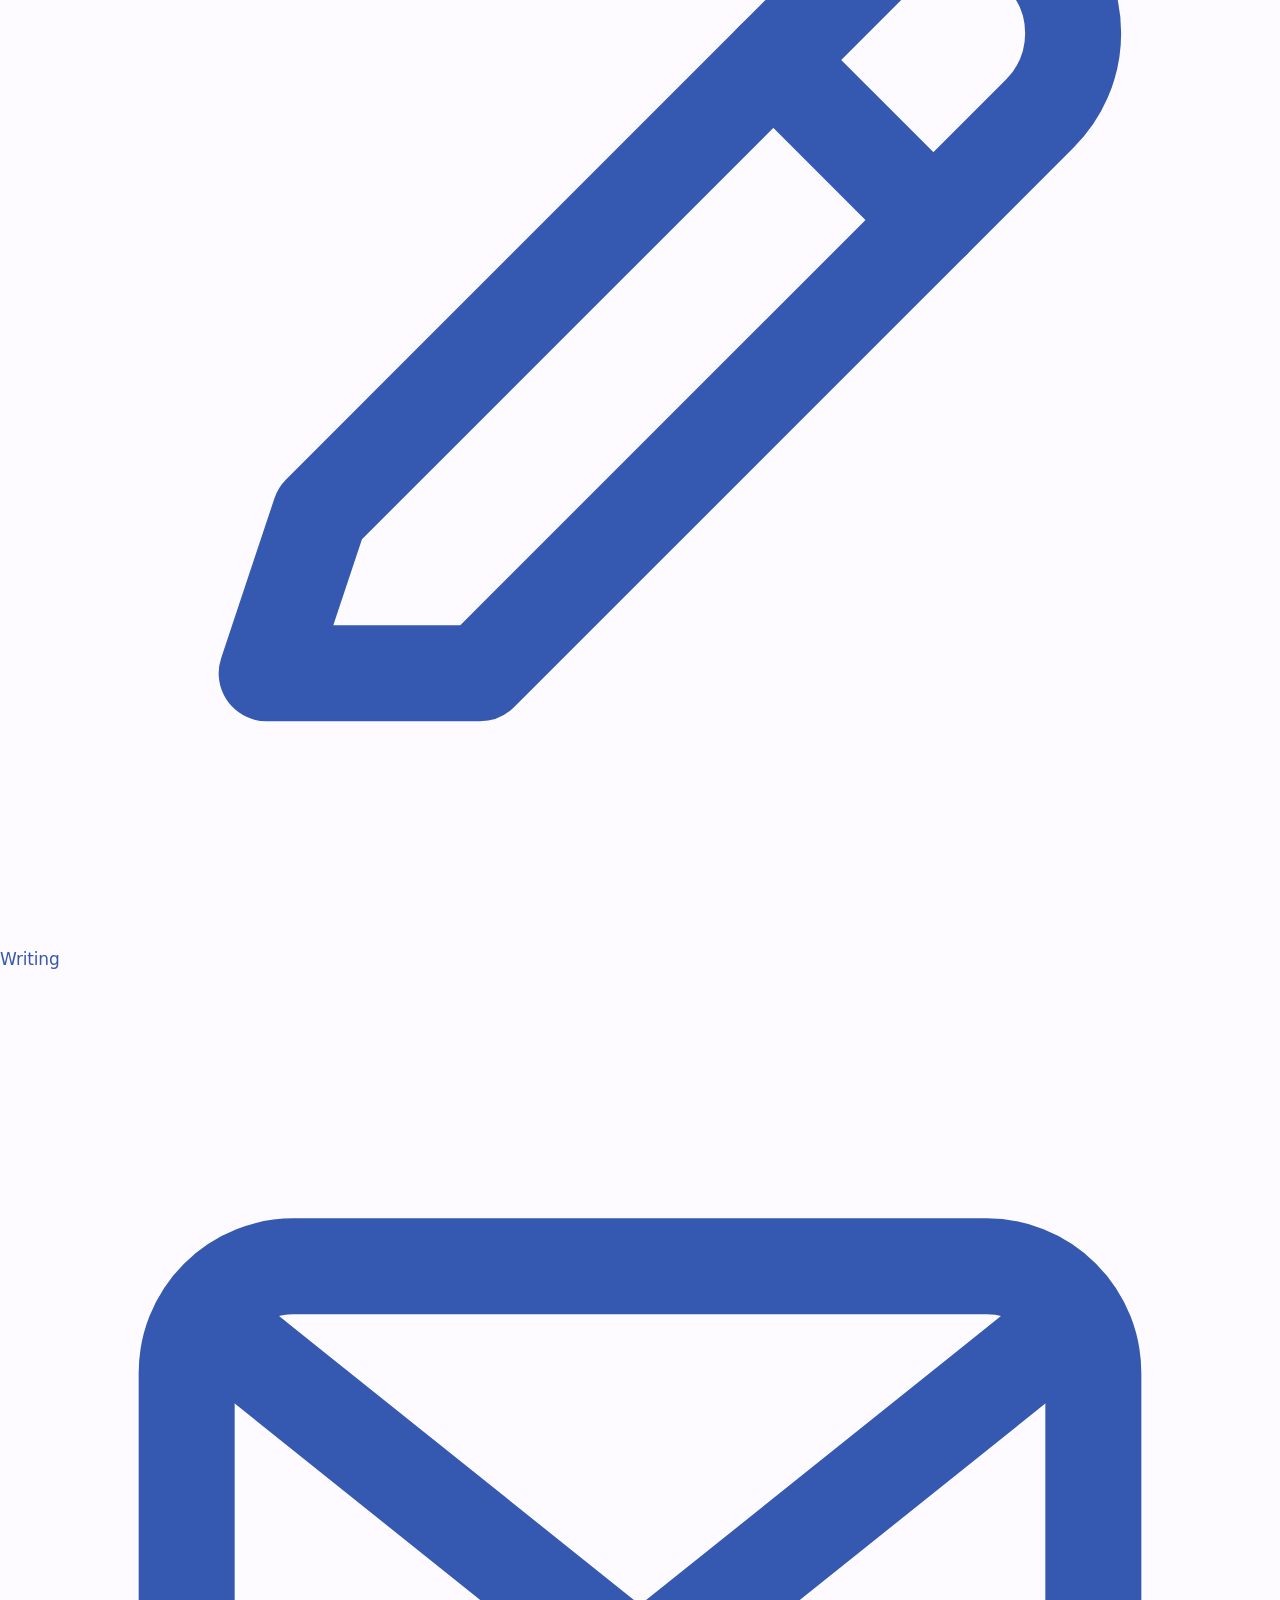
==== commit b8685268: "v3: story pages with snap chapters, new pictures, next-story landing at top" ====
--- a/stories/data-trust.html
+++ b/stories/data-trust.html
@@ -1,5 +1,5 @@
 <!doctype html>
-<html lang="en" data-look="apple" data-mode="light">
+<html lang="en" class="snap-y page-story" data-look="apple" data-mode="light">
 <head>
 <meta charset="utf-8">
 <meta name="viewport" content="width=device-width, initial-scale=1, viewport-fit=cover">
@@ -11,11 +11,11 @@
 var W=function(k){var m=new RegExp('(?:^|;)'+k+'=([a-z]+)').exec(window.name||'');return m?m[1]:null};
 var t=null;try{t=localStorage.getItem('theme')}catch(e){}if(t!=='light'&&t!=='dark')t=W('theme');
 if(t!=='light'&&t!=='dark')t=matchMedia('(prefers-color-scheme: dark)').matches?'dark':'light';d.setAttribute('data-mode',t);
-var n=null;try{n=sessionStorage.getItem('nav');sessionStorage.removeItem('nav')}catch(e){}if(!n)n=W('nav');try{window.name=(window.name||'').replace(/(^|;)nav=[a-z]+/,'')}catch(e){}
+var n=null;try{n=sessionStorage.getItem('nav');sessionStorage.removeItem('nav')}catch(e){}if(location.hash==='#top')n='next';if(!n)n=W('nav');try{window.name=(window.name||'').replace(/(^|;)nav=[a-z]+/,'')}catch(e){}
 var vt=n==='next';if(vt){d.classList.add('vt-next');try{history.scrollRestoration='manual'}catch(e){}}
 var top=function(){if(vt)scrollTo(0,0)},done=function(){d.classList.remove('vt-next')};
 addEventListener('pageswap',function(ev){var v=ev.viewTransition;if(v){var z=function(){};v.ready.catch(z);v.finished.catch(z);v.updateCallbackDone&&v.updateCallbackDone.catch(z)}});addEventListener('pagereveal',function(ev){top();var v=ev.viewTransition;if(v){v.ready.catch(done);v.finished.then(done,done);v.updateCallbackDone&&v.updateCallbackDone.catch(done)}else done()});
-if(vt){addEventListener('DOMContentLoaded',top);addEventListener('load',function(){top();setTimeout(done,900)})}})();</script>
+if(vt){addEventListener('DOMContentLoaded',top);addEventListener('load',function(){top();setTimeout(done,900);if(location.hash==='#top'){try{history.replaceState(null,'',location.pathname+location.search)}catch(e){}}})}})();</script>
 <title>The quarter where revenue didn’t move | Hareeshwar Channapragada</title>
 <meta name="description" content="A customer health dashboard showed a flat line for a whole quarter. At Hiver’s scale, that just doesn’t happen.">
 <link rel="canonical" href="https://hareeshwar.com/stories/data-trust.html">
@@ -28,34 +28,33 @@
 <meta property="og:image" content="https://hareeshwar.com/assets/og.png">
 <meta name="twitter:card" content="summary_large_image">
 <link rel="icon" href="/assets/icon.svg" type="image/svg+xml">
-<link rel="icon" href="/assets/icon.svg" type="image/svg+xml" data-live>
 <link rel="apple-touch-icon" href="/assets/apple-touch-icon.png">
 <link rel="manifest" href="/site.webmanifest">
 <link rel="preconnect" href="https://cdn.jsdelivr.net" crossorigin>
 <link rel="stylesheet" href="/assets/site.css">
 <script defer src="https://cdn.jsdelivr.net/npm/gsap@3.15.0/dist/gsap.min.js" integrity="sha384-XmJ9SoHtVOHoQUcKvFAzVXwdkKo1Ie3bhmSoIAkcdsHGaIrVJIkmozyq0FJeb/Ly" crossorigin="anonymous"></script>
-<script defer src="https://cdn.jsdelivr.net/npm/lenis@1.3.27/dist/lenis.min.js" integrity="sha384-R18XzqnxvVLEF+BYfhpmDx30v7eP83fAckyfoRzK7/Uf6nGqufcmsk0eAKo7S3RU" crossorigin="anonymous"></script>
 <script defer src="/assets/site.js"></script>
 <script type="application/ld+json">{"@context": "https://schema.org", "@type": "Article", "headline": "The quarter where revenue didn\u2019t move", "description": "A customer health dashboard showed a flat line for a whole quarter. At Hiver\u2019s scale, that just doesn\u2019t happen.", "author": {"@type": "Person", "name": "Hareeshwar Channapragada", "url": "https://hareeshwar.com/"}, "about": "Hiver", "url": "https://hareeshwar.com/stories/data-trust.html"}</script>
 </head>
 <body>
 <a class="skip" href="#main">Skip to content</a>
 <header class="gnav"><div class="wrap">
-<a class="brand" href="/" aria-label="Hareeshwar Channapragada, home"><img src="/assets/icon.svg" alt="" width="26" height="26">Hareeshwar</a>
+<a class="brand" href="/" aria-label="Hareeshwar Channapragada, home"><svg class="mark" viewBox="0 0 24 24" width="24" height="24" aria-hidden="true"><rect x="3.5" y="9" width="5" height="12" rx="1.8" fill="currentColor"/><rect x="15.5" y="3" width="5" height="18" rx="1.8" fill="currentColor"/><rect x="6" y="13" width="12" height="3.6" rx="1.4" fill="currentColor"/><circle cx="6" cy="4.5" r="2.4" class="mark-dot"/></svg>Hareeshwar</a>
 <nav aria-label="Main"><ul>
-<li><a href="/#stories">Stories</a></li>
+<li class="hide-s"><a href="/#stories">Stories</a></li>
 <li class="hide-s"><a href="/#writing">Writing</a></li>
 <li class="hide-s"><a href="/#path">Path</a></li>
+<li class="hide-s"><a class="nav-cta" href="#contact">Contact me</a></li>
 <li><button class="theme-btn" type="button" aria-label="Switch between light and dark" aria-pressed="false"><svg class="sun" viewBox="0 0 24 24" fill="none" stroke="currentColor" stroke-width="2" stroke-linecap="round" aria-hidden="true"><circle cx="12" cy="12" r="4.5"/><path d="M12 2v2M12 20v2M4.9 4.9l1.4 1.4M17.7 17.7l1.4 1.4M2 12h2M20 12h2M4.9 19.1l1.4-1.4M17.7 6.3l1.4-1.4"/></svg><svg class="moon" viewBox="0 0 24 24" fill="none" stroke="currentColor" stroke-width="2" stroke-linecap="round" aria-hidden="true"><path d="M20 14.5A8 8 0 1 1 9.5 4a6.5 6.5 0 0 0 10.5 10.5z"/></svg></button></li>
 </ul></nav></div></header><nav class="lnav" aria-label="Story"><div class="wrap"><span class="lt">Hiver</span>
-<div class="rt"><span class="hide-s" style="color:var(--ink-2)">Senior Product Analyst · 2026</span><a class="pill" href="/stories/one-bi-platform.html" data-next>Next story</a></div></div><span class="progress"></span></nav>
+<div class="rt"><span class="hide-s" style="color:var(--ink-2)">Senior Product Analyst · 2026</span><a class="pill" href="/stories/one-bi-platform.html#top" data-next>Next story</a></div></div><span class="progress"></span></nav>
 <main id="main">
-<section class="s-hero"><div class="wrap">
+<section class="s-hero snap" id="top"><div class="wrap">
 <h1 style="view-transition-name:t-data-trust">The quarter where revenue didn’t move</h1>
 <p class="co">Hiver · 2026</p>
 <p class="lead dek">A customer health dashboard showed a flat line for a whole quarter. At Hiver’s scale, that just doesn’t happen.</p>
 <div class="big" data-rise><b data-count="0.04" data-dec="2" data-pre="" data-suf="%">0.04%</b><span>daily gap to billing, after the fix</span></div>
-</div></section><section class="sec " aria-labelledby="c0"><div class="wrap"><div class="ch-head" data-rise><h2 id="c0">The line that didn’t move</h2></div>
+</div></section><section class="sec snap " aria-labelledby="c0"><div class="wrap"><div class="ch-head" data-rise><h2 id="c0">The line that didn’t move</h2></div>
 <div class="scrolly"><div class="steps"><div class="step"><p>I was going through the customer health dashboard, the one Customer Success uses on calls with clients. Over a whole quarter, revenue sat <strong>completely still</strong>.</p></div><div class="step"><p>No new business. No churn. No renewals. Every customer that quarter supposedly ended on the exact revenue it started with.</p></div><div class="step"><p>At the scale Hiver operates, that’s impossible. So the dashboard wasn’t telling me about the business. It was telling me something upstream was broken.</p></div></div><div class="viz"><div class="panel"><p class="p-title">Customer health dashboard, revenue across one quarter</p><svg viewBox="0 0 520 300" role="img" aria-label="Revenue over a quarter drawn as a flat line, with the new business, churn and renewals that should have moved it">
 <defs><marker id="ah" viewBox="0 0 10 10" refX="8" refY="5" markerWidth="7" markerHeight="7" orient="auto-start-reverse"><path d="M0 0L10 5L0 10z" class="f2"/></marker></defs>
 <line x1="30" y1="250" x2="500" y2="250" class="k3" stroke-width="2"/>
@@ -70,13 +69,13 @@
   <text x="400" y="100" class="t-strong">Renewals</text>
 </g>
 <g class="vis-in at3"><rect x="140" y="20" width="240" height="40" rx="20" class="fhl"/><text x="260" y="46" text-anchor="middle" style="fill:#1d1d1f;font-weight:700;font-size:16px">None of it showed up</text></g>
-</svg><p class="p-note">Drawn from memory to show the shape. No real values.</p></div></div></div></div></section><section class="sec stage" aria-labelledby="c1"><div class="wrap"><div class="ch-head" data-rise><h2 id="c1">15 months, frozen</h2></div>
-<div class="scrolly flip"><div class="steps"><div class="step"><p>I went further back. The flat stretch wasn’t one quarter. Revenue history had been <strong>frozen for 15 months</strong>, for every customer.</p></div><div class="step"><p>It had already put wrong numbers into an executive report. And every dashboard reading that table inherited the freeze, which is how it went unnoticed. The numbers still looked like numbers.</p></div><div class="step"><p>I took it to data engineering with the specifics: which table, since when, and what it should have looked like. Together we found the pipeline bug feeding it and got it fixed.</p></div></div><div class="viz"><div class="panel"><p class="p-title">Revenue history, month by month</p><div class="cells" style="--n:15;margin-top:20px"><i class="fz" style="--k:0"></i><i class="fz" style="--k:1"></i><i class="fz" style="--k:2"></i><i class="fz" style="--k:3"></i><i class="fz" style="--k:4"></i><i class="fz" style="--k:5"></i><i class="fz" style="--k:6"></i><i class="fz" style="--k:7"></i><i class="fz" style="--k:8"></i><i class="fz" style="--k:9"></i><i class="fz" style="--k:10"></i><i class="fz" style="--k:11"></i><i class="fz" style="--k:12"></i><i class="fz" style="--k:13"></i><i class="fz" style="--k:14"></i></div><div class="cells-axis"><span>15 months back</span><span>The week I found it</span></div><div class="legend"><span class="vis-in at2"><i style="--c:var(--viz-hl)"></i>Frozen for every customer</span><span class="vis-in at3"><i style="--c:var(--viz-1)"></i>Back to updating after the fix</span></div></div></div></div></div></section><section class="sec alt" aria-labelledby="c2"><div class="wrap"><div class="ch-head" data-rise><h2 id="c2">Checking it against something I didn’t build</h2></div>
+</svg><p class="p-note">Drawn from memory to show the shape. No real values.</p></div></div></div></div></section><section class="sec snap stage" aria-labelledby="c1"><div class="wrap"><div class="ch-head" data-rise><h2 id="c1">15 months, frozen</h2></div>
+<div class="scrolly flip"><div class="steps"><div class="step"><p>I went further back. The flat stretch wasn’t one quarter. Revenue history had been <strong>frozen for 15 months</strong>, for every customer.</p></div><div class="step"><p>It had already put wrong numbers into an executive report. And every dashboard reading that table inherited the freeze, which is how it went unnoticed. The numbers still looked like numbers.</p></div><div class="step"><p>I took it to data engineering with the specifics: which table, since when, and what it should have looked like. Together we found the pipeline bug feeding it and got it fixed.</p></div></div><div class="viz"><div class="panel"><p class="p-title">Revenue history, month by month</p><div class="cells" style="--n:15;margin-top:20px"><i class="fz" style="--k:0"></i><i class="fz" style="--k:1"></i><i class="fz" style="--k:2"></i><i class="fz" style="--k:3"></i><i class="fz" style="--k:4"></i><i class="fz" style="--k:5"></i><i class="fz" style="--k:6"></i><i class="fz" style="--k:7"></i><i class="fz" style="--k:8"></i><i class="fz" style="--k:9"></i><i class="fz" style="--k:10"></i><i class="fz" style="--k:11"></i><i class="fz" style="--k:12"></i><i class="fz" style="--k:13"></i><i class="fz" style="--k:14"></i></div><div class="cells-axis"><span>15 months back</span><span>The week I found it</span></div><div class="legend"><span class="vis-in at2"><i style="--c:var(--viz-hl)"></i>Frozen for every customer</span><span class="vis-in at3"><i style="--c:var(--viz-1)"></i>Back to updating after the fix</span></div></div></div></div></div></section><section class="sec snap alt" aria-labelledby="c2"><div class="wrap"><div class="ch-head" data-rise><h2 id="c2">Checking it against something I didn’t build</h2></div>
 <div class="scrolly"><div class="steps"><div class="step"><p>A fix isn’t done until it matches a source you don’t control. For revenue, that’s the billing system, so I checked the two against each other <strong>day by day</strong>.</p></div><div class="step"><p>On an ordinary scale, the gap that’s left doesn’t show up at all.</p></div><div class="step"><p>Zoom in twice and you find it: <strong>0.04%</strong>. That’s close enough to put in front of leadership again.</p></div></div><div class="viz"><div class="panel"><p class="p-title">Daily gap between reported revenue and billing, after the fix</p><div class="zrows">
 <div class="zrow"><span>On a 10% scale</span><span class="tr" style="--w:0.4%"><i></i></span></div>
 <div class="zrow"><span>On a 1% scale</span><span class="tr" style="--w:4%"><i></i></span></div>
 <div class="zrow"><span>On a 0.1% scale</span><span class="tr" style="--w:40%"><i></i><em>0.04%</em></span></div>
-</div><p class="p-note">Each bar is the same gap. Only the scale changes.</p></div></div></div></div></section><section class="sec " aria-labelledby="c3"><div class="wrap"><div class="ch-head" data-rise><h2 id="c3">Then the duplicates</h2></div>
+</div><p class="p-note">Each bar is the same gap. Only the scale changes.</p></div></div></div></div></section><section class="sec snap " aria-labelledby="c3"><div class="wrap"><div class="ch-head" data-rise><h2 id="c3">Then the duplicates</h2></div>
 <div class="scrolly flip"><div class="steps"><div class="step"><p>While I was in there, the totals still felt a little high. Set the true figure at 100, and the dashboards were reporting <strong>104.5</strong>.</p></div><div class="step"><p>Duplicate records were inflating revenue by <strong>4.5%</strong>. Small enough to pass a glance, big enough to change a forecast.</p></div><div class="step"><p>They were removed at the source, so every dashboard downstream starts from the real number. ChartMogul had its own version of this too, blank customers and duplicate rows in the sync, and that fix went out as a PR.</p></div></div><div class="viz"><div class="panel"><p class="p-title">Reported revenue, with the true figure set to 100</p><div class="read" style="margin-top:14px"><b class="t-read" data-count-step="104.5|+4.5|100" style="font-family:var(--font-display);font-size:clamp(48px,5vw,72px);font-weight:600;letter-spacing:-.03em;line-height:1">104.5</b></div>
 <div style="position:relative;height:84px;margin-top:40px">
   <div style="position:absolute;inset:0 4.31% 0 0;border-radius:8px 0 0 8px;background:var(--viz-1)"></div>
@@ -84,16 +83,18 @@
   <div class="vis-in at2 off3" style="position:absolute;top:0;bottom:0;right:0;width:4.31%;border-radius:0 8px 8px 0;background:var(--viz-hl)"></div>
   <div style="position:absolute;top:-30px;bottom:-6px;right:4.31%;width:3px;background:var(--ink)"><span style="position:absolute;top:-2px;right:8px;font-size:14px;font-weight:600;white-space:nowrap">True figure, 100</span></div>
 </div>
-<div class="cells-axis"><span>0</span><span>104.5</span></div></div></div></div></div></section><section class="sec stage" aria-labelledby="c4"><div class="wrap stack-center" data-rise><h2 id="c4" style="font-size:var(--h-2)">What I took from it</h2><div class="body" style="margin-top:26px"><p>Every number on a dashboard is a claim about the business. <strong>A flat line at a growing company is a bug until someone proves otherwise.</strong></p><p>Now the first thing I ask of any dataset is what it should look like if the business is behaving normally, and then I check whether it does.</p><p>This is also the work I wrote about in <a href="https://hareeshwar98.medium.com/hiring-a-product-analyst-wont-fix-broken-data-bbf3a955bca7">Hiring a product analyst won’t fix broken data</a>. It’s unglamorous, and everything else depends on it.</p></div></div></section><section class="sec tight"><div class="wrap"><a class="next" href="/stories/one-bi-platform.html" data-next data-rise>
-<div><small>Up next · Hiver</small><h3 style="view-transition-name:t-one-bi-platform">One place for every number</h3></div><span class="arrow" aria-hidden="true">→</span></a></div></section>
-</main><footer class="foot" id="contact">
-<div class="wrap">
-<div class="cta-block" data-rise>
-<h2>Want to talk shop?</h2>
-<p>Analytics, data trust, AI in the data stack, or anything on this site. I’m happy to compare notes.</p>
-<div class="ctas"><a class="btn" href="https://www.linkedin.com/in/hareeshwarc/">Say hi on LinkedIn</a><a class="btn ghost" href="https://hareeshwar98.medium.com/">Read my writing</a></div>
+<div class="cells-axis"><span>0</span><span>104.5</span></div></div></div></div></div></section><section class="sec snap stage" aria-labelledby="c4"><div class="wrap stack-center" data-rise><h2 id="c4" style="font-size:var(--h-2)">What I took from it</h2><div class="body" style="margin-top:26px"><p>Every number on a dashboard is a claim about the business. <strong>A flat line at a growing company is a bug until someone proves otherwise.</strong></p><p>Now the first thing I ask of any dataset is what it should look like if the business is behaving normally, and then I check whether it does.</p><p>This is also the work I wrote about in <a href="https://hareeshwar98.medium.com/hiring-a-product-analyst-wont-fix-broken-data-bbf3a955bca7">Hiring a product analyst won’t fix broken data</a>. It’s unglamorous, and everything else depends on it.</p></div></div></section><section class="contact snap" id="contact" aria-labelledby="contact-h">
+<div class="wrap contact-in"><a class="next" href="/stories/one-bi-platform.html#top" data-next data-rise>
+<div><small>Up next · Hiver</small><h3 style="view-transition-name:t-one-bi-platform">One place for every number</h3></div><span class="arrow" aria-hidden="true">→</span></a>
+<p class="kicker" data-rise>Contact</p>
+<h2 id="contact-h" data-rise style="--d:1">Want to talk shop?</h2>
+<p class="lead" data-rise style="--d:2">Analytics, data trust, AI in the data stack, or anything on this site. Email is the fastest way to reach me.</p>
+<div class="ctas" data-rise style="--d:3"><a class="btn" href="mailto:hareeshwar.c@gmail.com"><svg viewBox="0 0 24 24" fill="none" stroke="currentColor" stroke-width="1.8" stroke-linecap="round" stroke-linejoin="round" aria-hidden="true"><rect x="3.5" y="5.5" width="17" height="13" rx="2"/><path d="m4.5 7 7.5 6 7.5-6"/></svg>Email me</a><a class="btn ghost" href="https://www.linkedin.com/in/hareeshwarc/">Message on LinkedIn</a></div>
+<p class="mail" data-rise style="--d:4"><span>hareeshwar.c@gmail.com</span><button class="copy" type="button" data-copy="hareeshwar.c@gmail.com">Copy</button></p>
 </div>
-<div class="row"><span>© 2026 Hareeshwar Channapragada. Every figure is a real result. Charts marked illustrative show shape, not values.</span>
-<ul><li><a href="https://www.linkedin.com/in/hareeshwarc/">LinkedIn</a></li><li><a href="https://github.com/hareeshwarc">GitHub</a></li><li><a href="https://hareeshwar98.medium.com/">Medium</a></li></ul></div>
-</div></footer>
+<footer class="foot"><div class="wrap row"><span>© 2026 Hareeshwar Channapragada. Every figure is a real result. Charts marked illustrative show shape, not values.</span>
+<ul><li><a href="https://www.linkedin.com/in/hareeshwarc/">LinkedIn</a></li><li><a href="https://github.com/hareeshwarc">GitHub</a></li><li><a href="https://hareeshwar98.medium.com/">Medium</a></li></ul></div></footer>
+</section>
+</main>
+<nav class="tabbar" aria-label="Sections"><a href="/" data-tab="home"><span class="ic"><svg viewBox="0 0 24 24" fill="none" stroke="currentColor" stroke-width="1.8" stroke-linecap="round" stroke-linejoin="round" aria-hidden="true"><path d="M4 11.5 12 5l8 6.5V20a1 1 0 0 1-1 1h-4.5v-5.5h-5V21H5a1 1 0 0 1-1-1z"/></svg></span><span class="lb">Home</span></a><a href="/#stories" data-tab="stories" aria-current="page"><span class="ic"><svg viewBox="0 0 24 24" fill="none" stroke="currentColor" stroke-width="1.8" stroke-linecap="round" stroke-linejoin="round" aria-hidden="true"><rect x="4" y="12" width="4" height="8" rx="1"/><rect x="10" y="7" width="4" height="13" rx="1"/><rect x="16" y="4" width="4" height="16" rx="1"/></svg></span><span class="lb">Stories</span></a><a href="/#writing" data-tab="writing"><span class="ic"><svg viewBox="0 0 24 24" fill="none" stroke="currentColor" stroke-width="1.8" stroke-linecap="round" stroke-linejoin="round" aria-hidden="true"><path d="M5 19h4L19.5 8.5a2.1 2.1 0 0 0-3-3L6 16z"/><path d="M14.5 7.5l3 3"/></svg></span><span class="lb">Writing</span></a><a href="#contact" data-tab="contact"><span class="ic"><svg viewBox="0 0 24 24" fill="none" stroke="currentColor" stroke-width="1.8" stroke-linecap="round" stroke-linejoin="round" aria-hidden="true"><rect x="3.5" y="5.5" width="17" height="13" rx="2"/><path d="m4.5 7 7.5 6 7.5-6"/></svg></span><span class="lb">Contact</span></a></nav>
 </body></html>
--- a/assets/site.css
+++ b/assets/site.css
@@ -0,0 +1,616 @@
+/* hareeshwar.com
+   One set of pages, three skins: apple (apple.com style), android (Material 3), windows (Fluent).
+   Light and dark for each. Chapters alternate grounds so a story reads as a sequence of scenes. */
+
+:root {
+  --font: -apple-system, BlinkMacSystemFont, "SF Pro Text", "Helvetica Neue", "Segoe UI", Roboto, Arial, sans-serif;
+  --font-display: -apple-system, BlinkMacSystemFont, "SF Pro Display", "Helvetica Neue", "Segoe UI", Roboto, Arial, sans-serif;
+  --mono: ui-monospace, "SF Mono", Menlo, Consolas, monospace;
+
+  --bg: #ffffff;
+  --bg-alt: #f5f5f7;
+  --bg-stage: #000000;
+  --ink: #1d1d1f;
+  --ink-2: #6e6e73;
+  --ink-stage: #f5f5f7;
+  --ink-stage-2: #a1a1a6;
+  --line: #d2d2d7;
+  --accent: #0071e3;
+  --link: #0066cc;
+  --link-stage: #2997ff;
+  --card: #ffffff;
+  --card-alt: #f5f5f7;
+  --card-stage: #1d1d1f;
+  --hl: #ffd60a;
+  --good: #1a8f3c;
+  --viz-1: #0071e3;
+  --viz-2: #86868b;
+  --viz-3: #d2d2d7;
+  --viz-hl: #ff9f0a;
+  --nav-bg: rgba(255, 255, 255, 0.72);
+  --nav-ink: #1d1d1f;
+
+  --radius-card: 28px;
+  --radius-btn: 980px;
+  --radius-sm: 12px;
+
+  --w-max: 1080px;
+  --w-text: 640px;
+  --pad: max(22px, env(safe-area-inset-left, 0px));
+  --ease: cubic-bezier(0.25, 0.1, 0.25, 1);
+  --ease-out: cubic-bezier(0.22, 1, 0.36, 1);
+
+  --h-hero: clamp(48px, 7.4vw, 96px);
+  --h-1: clamp(40px, 5.6vw, 80px);
+  --h-2: clamp(32px, 4.2vw, 56px);
+  --h-3: clamp(24px, 2.4vw, 32px);
+  --t-lead: clamp(21px, 1.8vw, 28px);
+  --t-body: clamp(17px, 1.25vw, 19px);
+  --t-small: 14px;
+  color-scheme: light;
+}
+
+/* ---------- Dark (apple) ---------- */
+html[data-mode="dark"] {
+  --bg: #000000;
+  --bg-alt: #161617;
+  --bg-stage: #1d1d1f;
+  --ink: #f5f5f7;
+  --ink-2: #a1a1a6;
+  --ink-stage: #f5f5f7;
+  --ink-stage-2: #a1a1a6;
+  --line: #424245;
+  --link: #2997ff;
+  --link-stage: #2997ff;
+  --card: #1d1d1f;
+  --card-alt: #161617;
+  --card-stage: #2c2c2e;
+  --viz-1: #2997ff;
+  --viz-2: #8e8e93;
+  --viz-3: #3a3a3c;
+  --nav-bg: rgba(22, 22, 23, 0.72);
+  --nav-ink: #f5f5f7;
+  color-scheme: dark;
+}
+
+/* ---------- Android: Material 3 ---------- */
+html[data-look="android"] {
+  --font: Roboto, "Google Sans", "Noto Sans", system-ui, sans-serif;
+  --font-display: "Google Sans", "Roboto Flex", Roboto, system-ui, sans-serif;
+  --bg: #fdfbff;
+  --bg-alt: #f1f0f7;
+  --bg-stage: #1a1b20;
+  --ink: #1a1b20;
+  --ink-2: #44464f;
+  --ink-stage: #e3e2e9;
+  --ink-stage-2: #c4c6d0;
+  --line: #c4c6d0;
+  --accent: #3559b0;
+  --link: #3559b0;
+  --link-stage: #b2c5ff;
+  --card: #ffffff;
+  --card-alt: #e8e7ef;
+  --card-stage: #2f3036;
+  --viz-1: #3559b0;
+  --viz-2: #757780;
+  --viz-3: #dbe1f9;
+  --nav-bg: #f1f0f7;
+  --radius-card: 28px;
+  --radius-btn: 100px;
+  --radius-sm: 16px;
+}
+html[data-look="android"][data-mode="dark"] {
+  --bg: #121318;
+  --bg-alt: #1a1b20;
+  --bg-stage: #000000;
+  --ink: #e3e2e9;
+  --ink-2: #c4c6d0;
+  --line: #44464f;
+  --accent: #b2c5ff;
+  --link: #b2c5ff;
+  --card: #1e1f25;
+  --card-alt: #292a2f;
+  --card-stage: #1e1f25;
+  --viz-1: #b2c5ff;
+  --viz-2: #8e9099;
+  --viz-3: #33353c;
+  --nav-bg: #1e1f25;
+}
+
+/* ---------- Windows: Fluent ---------- */
+html[data-look="windows"] {
+  --font: "Segoe UI Variable Text", "Segoe UI", system-ui, sans-serif;
+  --font-display: "Segoe UI Variable Display", "Segoe UI", system-ui, sans-serif;
+  --bg: #fafafa;
+  --bg-alt: #f3f3f3;
+  --bg-stage: #202020;
+  --ink: #1b1b1b;
+  --ink-2: #5d5d5d;
+  --ink-stage: #ffffff;
+  --ink-stage-2: #c5c5c5;
+  --line: #e5e5e5;
+  --accent: #005fb8;
+  --link: #005fb8;
+  --link-stage: #60cdff;
+  --card: #ffffff;
+  --card-alt: #f9f9f9;
+  --card-stage: #2b2b2b;
+  --viz-1: #005fb8;
+  --viz-2: #8a8a8a;
+  --viz-3: #e0e0e0;
+  --nav-bg: rgba(243, 243, 243, 0.85);
+  --radius-card: 8px;
+  --radius-btn: 4px;
+  --radius-sm: 4px;
+}
+html[data-look="windows"][data-mode="dark"] {
+  --bg: #202020;
+  --bg-alt: #272727;
+  --bg-stage: #1a1a1a;
+  --ink: #ffffff;
+  --ink-2: #c5c5c5;
+  --line: #3a3a3a;
+  --accent: #60cdff;
+  --link: #60cdff;
+  --card: #2b2b2b;
+  --card-alt: #323232;
+  --card-stage: #2b2b2b;
+  --viz-1: #60cdff;
+  --viz-2: #9a9a9a;
+  --viz-3: #3d3d3d;
+  --nav-bg: rgba(32, 32, 32, 0.85);
+}
+
+/* ---------- Base ---------- */
+*, *::before, *::after { box-sizing: border-box; }
+html { -webkit-text-size-adjust: 100%; text-size-adjust: 100%; }
+body { margin: 0; background: var(--bg); color: var(--ink); font: 400 var(--t-body)/1.5 var(--font); letter-spacing: -0.01em; -webkit-font-smoothing: antialiased; overflow-x: hidden; }
+a { color: var(--link); text-decoration: none; }
+a:hover { text-decoration: underline; text-underline-offset: 3px; }
+h1, h2, h3, h4 { margin: 0; font-family: var(--font-display); font-weight: 600; letter-spacing: -0.02em; line-height: 1.06; text-wrap: balance; }
+p { margin: 0; }
+img, svg { max-width: 100%; }
+::selection { background: var(--hl); color: #1d1d1f; }
+:focus-visible { outline: 3px solid var(--accent); outline-offset: 3px; border-radius: 6px; }
+.skip { position: absolute; left: 16px; top: -80px; z-index: 100; background: var(--card); color: var(--ink); padding: 10px 14px; border-radius: 8px; }
+.skip:focus { top: 60px; }
+.sr { position: absolute; width: 1px; height: 1px; overflow: hidden; clip-path: inset(50%); white-space: nowrap; }
+.wrap { width: 100%; max-width: calc(var(--w-max) + 2 * var(--pad)); margin: 0 auto; padding-left: var(--pad); padding-right: max(22px, env(safe-area-inset-right, 0px)); }
+.num { font-variant-numeric: tabular-nums; }
+
+/* ---------- Global nav ---------- */
+.gnav { position: sticky; top: 0; z-index: 50; height: 48px; background: var(--nav-bg); color: var(--nav-ink); -webkit-backdrop-filter: saturate(180%) blur(20px); backdrop-filter: saturate(180%) blur(20px); transition: background-color 300ms var(--ease); }
+.gnav .wrap { height: 100%; display: flex; align-items: center; justify-content: space-between; gap: 16px; }
+.gnav .brand { display: flex; align-items: center; gap: 10px; color: var(--nav-ink); font-weight: 600; font-size: 17px; letter-spacing: -0.02em; }
+.gnav .brand:hover { text-decoration: none; }
+.gnav .brand img { width: 26px; height: 26px; border-radius: 7px; }
+.gnav ul { display: flex; align-items: center; gap: 26px; list-style: none; margin: 0; padding: 0; font-size: 13px; }
+.gnav ul a { color: var(--nav-ink); opacity: 0.85; }
+.gnav ul a:hover { opacity: 1; text-decoration: none; }
+.theme-btn { width: 34px; height: 34px; display: grid; place-items: center; border: 0; border-radius: 50%; background: transparent; color: var(--nav-ink); cursor: pointer; transition: background-color 200ms var(--ease), transform 200ms var(--ease); }
+.theme-btn:hover { background: color-mix(in srgb, var(--nav-ink) 10%, transparent); }
+.theme-btn:active { transform: scale(0.92); }
+.theme-btn svg { width: 18px; height: 18px; }
+.theme-btn .moon { display: none; }
+html[data-mode="dark"] .theme-btn .sun { display: none; }
+html[data-mode="dark"] .theme-btn .moon { display: block; }
+html[data-look="windows"] .gnav { height: 52px; }
+html[data-look="android"] .gnav { height: 64px; -webkit-backdrop-filter: none; backdrop-filter: none; }
+html[data-look="android"] .gnav .brand { font-size: 20px; font-weight: 500; }
+
+/* Local nav on story pages (apple.com product sub-nav) */
+.lnav { position: sticky; top: 48px; z-index: 40; height: 52px; background: var(--nav-bg); -webkit-backdrop-filter: saturate(180%) blur(20px); backdrop-filter: saturate(180%) blur(20px); border-bottom: 1px solid color-mix(in srgb, var(--line) 60%, transparent); }
+html[data-look="android"] .lnav { top: 64px; }
+html[data-look="windows"] .lnav { top: 52px; }
+.lnav .wrap { height: 100%; display: flex; align-items: center; justify-content: space-between; gap: 16px; }
+.lnav .lt { font-family: var(--font-display); font-weight: 600; font-size: 19px; letter-spacing: -0.02em; white-space: nowrap; overflow: hidden; text-overflow: ellipsis; }
+.lnav .rt { display: flex; align-items: center; gap: 20px; font-size: 12px; flex-shrink: 0; }
+.lnav .rt a.pill { background: var(--accent); color: #fff; padding: 4px 12px; border-radius: var(--radius-btn); font-size: 12px; }
+html[data-mode="dark"] .lnav .rt a.pill { color: #000; }
+html[data-look="apple"][data-mode="dark"] .lnav .rt a.pill { color: #fff; background: #0071e3; }
+.progress { position: absolute; left: 0; bottom: -1px; height: 2px; width: 100%; background: var(--accent); transform-origin: left; transform: scaleX(var(--read, 0)); }
+
+/* ---------- Buttons ---------- */
+.btn { display: inline-flex; align-items: center; justify-content: center; gap: 8px; min-height: 44px; padding: 0 22px; border-radius: var(--radius-btn); background: var(--accent); color: #fff; font: 400 17px/1 var(--font); border: 0; cursor: pointer; transition: transform 160ms var(--ease), filter 160ms var(--ease); }
+.btn:hover { text-decoration: none; filter: brightness(1.08); }
+.btn:active { transform: scale(0.97); }
+html[data-mode="dark"]:not([data-look="apple"]) .btn:not(.ghost) { color: #000; }
+.btn.ghost { background: transparent; color: var(--link); box-shadow: inset 0 0 0 1px currentColor; }
+.more { color: var(--link); font-size: 19px; }
+.more::after { content: " ›"; }
+html[data-look="windows"] .btn { min-height: 36px; font-size: 15px; }
+
+/* ---------- Sections and grounds ---------- */
+.sec { position: relative; padding: clamp(80px, 11vw, 160px) 0; }
+.sec.alt { background: var(--bg-alt); }
+.sec.stage { background: var(--bg-stage); color: var(--ink-stage); --ink: var(--ink-stage); --ink-2: var(--ink-stage-2); --link: var(--link-stage); --card: var(--card-stage); --line: #424245; --viz-1: var(--link-stage); --viz-3: #3a3a3c; }
+.sec.tight { padding-top: clamp(56px, 7vw, 96px); padding-bottom: clamp(56px, 7vw, 96px); }
+.center { text-align: center; }
+.eyeline { font-size: var(--t-lead); font-weight: 600; color: var(--ink-2); letter-spacing: -0.01em; }
+.lead { font-size: var(--t-lead); line-height: 1.35; letter-spacing: -0.015em; color: var(--ink-2); font-weight: 500; }
+.lead strong, .lead b { color: var(--ink); font-weight: 600; }
+.body p + p { margin-top: 1em; }
+.body { max-width: var(--w-text); }
+
+/* ---------- Home hero ---------- */
+.hero { padding: clamp(72px, 10vw, 140px) 0 clamp(56px, 7vw, 96px); text-align: center; }
+.hero h1 { font-size: var(--h-hero); max-width: 20ch; margin: 0 auto; }
+.hero .lead { max-width: 34ch; margin: 24px auto 0; }
+.hero .ctas { display: flex; justify-content: center; align-items: center; flex-wrap: wrap; gap: 14px 28px; margin-top: 36px; }
+.split-line { display: block; overflow: hidden; padding-bottom: 0.08em; margin-bottom: -0.08em; }
+.split-line > span { display: inline-block; }
+
+/* ---------- Story tiles (home) ---------- */
+.group-head { display: flex; align-items: baseline; justify-content: space-between; gap: 16px; margin-bottom: 28px; }
+.group-head h2 { font-size: var(--h-2); }
+.group-head p { color: var(--ink-2); max-width: 36ch; text-align: right; }
+.tiles { display: grid; grid-template-columns: repeat(2, minmax(0, 1fr)); gap: 16px; }
+.tile { position: relative; display: flex; flex-direction: column; min-height: 520px; padding: 40px 36px 0; border-radius: var(--radius-card); background: var(--card); color: var(--ink); overflow: hidden; transition: transform 500ms var(--ease-out); }
+.tile:hover { text-decoration: none; transform: scale(1.012); }
+.tile.wide { grid-column: 1 / -1; min-height: 480px; display: grid; grid-template-columns: minmax(0, 1fr) minmax(0, 1.1fr); align-items: center; gap: 24px; padding: 48px; }
+.tile.dark { background: var(--card-stage, #1d1d1f); color: #f5f5f7; --ink: #f5f5f7; --ink-2: #a1a1a6; --viz-1: #2997ff; --viz-3: #3a3a3c; --line: #424245; }
+html[data-look="apple"] .tile.dark { background: #000; }
+html[data-look="apple"][data-mode="dark"] .tile.dark { background: #1d1d1f; }
+.tile .co { font-size: 14px; color: var(--ink-2); font-weight: 600; margin-top: 10px; order: 2; }
+.tile h3 { font-size: clamp(28px, 2.8vw, 40px); order: 1; max-width: 16ch; }
+.tile .dek { order: 3; margin-top: 12px; font-size: 17px; color: var(--ink-2); max-width: 34ch; }
+.tile .cta { order: 4; margin-top: 18px; font-size: 17px; color: var(--link); }
+.tile .cta::after { content: " ›"; }
+.tile .fig { order: 5; margin-top: auto; padding: 28px 0 0; }
+.tile .fig b { display: block; font-family: var(--font-display); font-size: clamp(56px, 6vw, 84px); font-weight: 600; letter-spacing: -0.03em; line-height: 1; font-variant-numeric: tabular-nums; }
+.tile .fig span { display: block; color: var(--ink-2); font-size: 15px; margin-top: 6px; }
+.tile .art { order: 6; margin: 24px -36px 0; height: 150px; }
+.tile.wide .art { margin: 0; height: 100%; min-height: 300px; order: 0; }
+.tile.wide .txt { display: flex; flex-direction: column; }
+.tile.wide .fig { margin-top: 28px; }
+html[data-look="windows"] .tile { box-shadow: inset 0 0 0 1px var(--line); }
+html[data-look="android"] .tile { background: var(--card-alt); }
+html[data-look="android"] .tile.dark { background: #1a1b20; }
+
+/* ---------- More from the files ---------- */
+.files { display: grid; grid-template-columns: repeat(3, minmax(0, 1fr)); gap: 16px; list-style: none; margin: 0; padding: 0; }
+.files li { background: var(--card); border-radius: calc(var(--radius-card) * 0.7); padding: 28px; display: flex; flex-direction: column; gap: 10px; min-height: 220px; }
+html[data-look="windows"] .files li { box-shadow: inset 0 0 0 1px var(--line); }
+.files b { font-family: var(--font-display); font-size: 40px; font-weight: 600; letter-spacing: -0.03em; line-height: 1; }
+.files p { color: var(--ink-2); font-size: 16px; }
+.files small { margin-top: auto; font-size: 13px; color: var(--ink-2); font-weight: 600; }
+.sec.alt .files li { background: var(--card); }
+.hscroll { overflow-x: auto; scroll-snap-type: x mandatory; scrollbar-width: none; -webkit-overflow-scrolling: touch; padding-bottom: 4px; }
+.hscroll::-webkit-scrollbar { display: none; }
+
+/* ---------- Path (layers) ---------- */
+.strata { display: grid; gap: 6px; }
+.layer { display: grid; grid-template-columns: minmax(0, 1fr) minmax(0, 1fr); gap: 8px 32px; align-items: center; padding: 22px 28px; border-radius: var(--radius-sm); background: color-mix(in srgb, var(--viz-1) var(--mix), var(--card)); color: var(--ink); }
+.layer b { font-family: var(--font-display); font-size: clamp(22px, 2.2vw, 30px); font-weight: 600; letter-spacing: -0.02em; }
+.layer span { font-size: 16px; color: var(--ink-2); }
+.layer span strong { display: block; color: var(--ink); font-weight: 600; }
+.layer.top { color: #fff; } .layer.top span, .layer.top span strong { color: #fff; }
+html[data-mode="dark"] .layer.top, html[data-mode="dark"] .layer.top span, html[data-mode="dark"] .layer.top span strong { color: #000; }
+html[data-look="apple"][data-mode="dark"] .layer.top, html[data-look="apple"][data-mode="dark"] .layer.top span, html[data-look="apple"][data-mode="dark"] .layer.top span strong { color: #fff; }
+
+/* ---------- Writing ---------- */
+.writing { display: grid; grid-template-columns: repeat(2, minmax(0, 1fr)); gap: 16px; }
+.post { display: flex; flex-direction: column; gap: 12px; padding: 36px; border-radius: var(--radius-card); background: var(--card); color: var(--ink); min-height: 260px; transition: transform 400ms var(--ease-out); }
+.post:hover { text-decoration: none; transform: translateY(-4px); }
+.post small { color: var(--ink-2); font-weight: 600; font-size: 14px; }
+.post h3 { font-size: clamp(24px, 2.2vw, 32px); }
+.post p { color: var(--ink-2); }
+.post .more { margin-top: auto; font-size: 17px; }
+html[data-look="windows"] .post { box-shadow: inset 0 0 0 1px var(--line); }
+
+/* ---------- Story page: hero ---------- */
+.s-hero { padding: clamp(72px, 9vw, 128px) 0 clamp(48px, 6vw, 80px); text-align: center; }
+.s-hero .co { font-size: var(--t-lead); font-weight: 600; color: var(--ink-2); margin-top: 18px; }
+.s-hero h1 { font-size: var(--h-1); max-width: 18ch; margin: 0 auto; }
+.s-hero .dek { max-width: 36ch; margin: 22px auto 0; }
+.s-hero .big { margin-top: clamp(48px, 6vw, 80px); }
+.s-hero .big b { display: block; font-family: var(--font-display); font-size: clamp(88px, 15vw, 200px); font-weight: 600; letter-spacing: -0.045em; line-height: 0.9; font-variant-numeric: tabular-nums; }
+.s-hero .big span { display: block; margin-top: 14px; font-size: var(--t-lead); color: var(--ink-2); font-weight: 500; }
+
+/* ---------- Chapters ---------- */
+.ch-head { max-width: 760px; margin-bottom: clamp(36px, 5vw, 64px); }
+.ch-head.center { margin-left: auto; margin-right: auto; }
+.ch-head h2 { font-size: var(--h-2); }
+.ch-head .lead { margin-top: 18px; }
+.ch-text { display: grid; grid-template-columns: minmax(0, 1fr) minmax(0, 1fr); gap: clamp(32px, 5vw, 80px); align-items: center; }
+.ch-text.flip > :first-child { order: 2; }
+.ch-text .body p { font-size: var(--t-body); color: var(--ink-2); }
+.ch-text .body p strong { color: var(--ink); font-weight: 600; }
+.stack-center { max-width: var(--w-text); margin: 0 auto; }
+.stack-center .body p { font-size: var(--t-lead); line-height: 1.4; color: var(--ink-2); font-weight: 500; letter-spacing: -0.015em; }
+.stack-center .body p strong { color: var(--ink); }
+.figure-wide { margin-top: clamp(40px, 5vw, 72px); }
+.cap { margin-top: 14px; font-size: 14px; color: var(--ink-2); text-align: center; }
+
+/* Scrolly: text steps beside a pinned visual */
+.scrolly { display: grid; grid-template-columns: minmax(0, 0.9fr) minmax(0, 1.1fr); gap: clamp(32px, 5vw, 72px); align-items: start; }
+.scrolly .steps { padding: 18vh 0 22vh; }
+.scrolly .step { min-height: 62vh; display: flex; align-items: center; }
+.scrolly .step:first-child { min-height: 48vh; }
+.scrolly .step p { font-size: var(--t-lead); line-height: 1.38; letter-spacing: -0.015em; font-weight: 500; color: var(--ink-2); opacity: 0.35; transition: opacity 400ms var(--ease), color 400ms var(--ease); max-width: 26ch; }
+.scrolly .step.on p { opacity: 1; }
+.scrolly .step p strong { color: var(--ink); font-weight: 600; }
+.scrolly .viz { position: sticky; top: calc(50vh - min(35vh, 260px) + 50px); }
+.scrolly.flip .viz { order: -1; }
+
+/* Visual panels */
+.panel { position: relative; border-radius: var(--radius-card); background: var(--card); padding: clamp(20px, 3vw, 40px); overflow: hidden; }
+.sec.alt .panel { background: var(--card); }
+.sec:not(.alt):not(.stage) .panel { background: var(--bg-alt); }
+.panel .p-title { font-size: 14px; font-weight: 600; color: var(--ink-2); }
+.panel .p-note { font-size: 13px; color: var(--ink-2); margin-top: 14px; }
+.panel svg { display: block; width: 100%; height: auto; overflow: visible; }
+.panel svg text { font-family: var(--font); fill: var(--ink-2); font-size: 13px; }
+.panel svg .t-strong { fill: var(--ink); font-weight: 600; }
+.panel svg .t-big { fill: var(--ink); font-family: var(--font-display); font-weight: 600; font-size: 34px; letter-spacing: -0.02em; }
+.pill-tag { display: inline-block; padding: 3px 10px; border-radius: 99px; background: color-mix(in srgb, var(--viz-1) 14%, transparent); color: var(--viz-1); font-size: 12px; font-weight: 600; }
+
+/* State-driven visual pieces: .s2 / .s3 / .s4 are added cumulatively as steps are reached */
+.vis-in { opacity: 0; transition: opacity 600ms var(--ease), transform 700ms var(--ease-out); }
+.s2 .at2, .s3 .at3, .s4 .at4, .s5 .at5, .s6 .at6 { opacity: 1; transform: none; }
+.s2 .off2, .s3 .off3, .s4 .off4, .s5 .off5 { opacity: 0 !important; }
+.draw { stroke-dasharray: var(--len, 1000); stroke-dashoffset: var(--len, 1000); transition: stroke-dashoffset 1400ms var(--ease-out); }
+.s1 .draw.at1, .s2 .draw.at2, .s3 .draw.at3, .s4 .draw.at4, .is-in .draw.at0 { stroke-dashoffset: 0; }
+.lit { transition: fill 400ms var(--ease), stroke 400ms var(--ease), opacity 400ms var(--ease); }
+
+/* Zoom rulers */
+.zrows { display: grid; gap: 18px; margin-top: 20px; }
+.zrow { display: grid; grid-template-columns: 8em minmax(0, 1fr); gap: 16px; align-items: center; font-size: 15px; opacity: 0.25; transition: opacity 500ms var(--ease); }
+.zrow .tr { position: relative; height: 56px; border-radius: 8px; background: var(--viz-3); }
+.zrow .tr i { position: absolute; left: 0; top: 0; bottom: 0; width: var(--w); min-width: 3px; border-radius: 8px 0 0 8px; background: var(--viz-hl); transform: scaleX(0); transform-origin: left; transition: transform 1000ms var(--ease-out); }
+.zrow .tr em { position: absolute; left: calc(var(--w) + 14px); top: 50%; transform: translateY(-50%); font-style: normal; font-weight: 700; font-size: 20px; color: var(--ink); opacity: 0; transition: opacity 400ms var(--ease) 700ms; }
+.s1 .zrow:nth-child(1), .s2 .zrow:nth-child(-n+2), .s3 .zrow { opacity: 1; }
+.s1 .zrow:nth-child(1) i, .s2 .zrow:nth-child(-n+2) i, .s3 .zrow i { transform: none; }
+.s3 .zrow:nth-child(3) em { opacity: 1; }
+
+/* Generic bars */
+.hbar { display: grid; grid-template-columns: 7em minmax(0, 1fr) 4.5em; gap: 14px; align-items: center; font-size: 15px; }
+.hbar + .hbar { margin-top: 14px; }
+.hbar .tr { height: 48px; border-radius: 8px; background: var(--viz-3); overflow: hidden; }
+.hbar .tr i { display: block; height: 100%; width: var(--w); background: var(--c, var(--viz-1)); border-radius: 8px; transform: scaleX(0); transform-origin: left; transition: transform 1100ms var(--ease-out); }
+.hbar b { text-align: right; font-size: 20px; font-variant-numeric: tabular-nums; }
+.is-in .hbar .tr i, .s1 .hbar .tr i { transform: none; }
+
+/* Calculator */
+.calc { display: grid; gap: 22px; }
+.calc label { display: flex; justify-content: space-between; align-items: baseline; gap: 12px; font-weight: 600; }
+.calc output { font-family: var(--font-display); font-size: 22px; font-weight: 600; font-variant-numeric: tabular-nums; }
+.calc input[type=range] { width: 100%; accent-color: var(--accent); height: 28px; }
+.calc .res { display: grid; grid-template-columns: repeat(2, minmax(0, 1fr)); gap: 12px; }
+.calc .res div { padding: 18px; border-radius: var(--radius-sm); background: var(--bg); }
+.sec.alt .calc .res div { background: var(--bg-alt); }
+.calc .res b { display: block; font-family: var(--font-display); font-size: clamp(32px, 4vw, 48px); font-weight: 600; letter-spacing: -0.03em; font-variant-numeric: tabular-nums; }
+.calc .res span { font-size: 14px; color: var(--ink-2); }
+
+/* Before / after slider */
+.ba { position: relative; border-radius: var(--radius-card); overflow: hidden; background: var(--card); user-select: none; touch-action: pan-y; }
+.ba .layer-a, .ba .layer-b { padding: clamp(20px, 3vw, 36px); }
+.ba .layer-b { position: absolute; inset: 0; background: var(--card); clip-path: inset(0 0 0 var(--cut, 50%)); }
+.ba .handle { position: absolute; top: 0; bottom: 0; left: var(--cut, 50%); width: 2px; background: var(--accent); }
+.ba .handle::after { content: "‹ ›"; position: absolute; top: 50%; left: 50%; transform: translate(-50%, -50%); width: 44px; height: 44px; border-radius: 50%; background: var(--accent); color: #fff; display: grid; place-items: center; font-size: 15px; letter-spacing: 2px; }
+.ba input { position: absolute; inset: 0; width: 100%; height: 100%; opacity: 0; cursor: ew-resize; margin: 0; }
+.ba .lbl { position: absolute; top: 14px; font-size: 13px; font-weight: 600; padding: 4px 10px; border-radius: 99px; background: var(--bg); color: var(--ink-2); }
+.ba .lbl.a { left: 14px; } .ba .lbl.b { right: 14px; }
+
+/* Up next */
+.next { display: grid; grid-template-columns: minmax(0, 1fr) auto; gap: 24px; align-items: center; padding: clamp(28px, 4vw, 48px); border-radius: var(--radius-card); background: var(--card); color: var(--ink); }
+.next:hover { text-decoration: none; }
+.next small { color: var(--ink-2); font-weight: 600; font-size: 14px; }
+.next h3 { font-size: var(--h-3); margin-top: 6px; }
+.next .arrow { width: 56px; height: 56px; border-radius: 50%; background: var(--accent); color: #fff; display: grid; place-items: center; font-size: 24px; transition: transform 300ms var(--ease-out); }
+.next:hover .arrow { transform: translateX(6px); }
+
+/* ---------- Footer ---------- */
+.foot { padding: 64px 0 48px; background: var(--bg-alt); font-size: 13px; color: var(--ink-2); }
+.foot .cta-block { text-align: center; padding-bottom: 56px; }
+.foot .cta-block h2 { font-size: var(--h-2); color: var(--ink); }
+.foot .cta-block p { margin-top: 14px; font-size: var(--t-lead); color: var(--ink-2); }
+.foot .cta-block .ctas { display: flex; justify-content: center; gap: 14px; flex-wrap: wrap; margin-top: 28px; }
+.foot .row { display: flex; justify-content: space-between; gap: 16px; flex-wrap: wrap; padding-top: 20px; border-top: 1px solid var(--line); }
+.foot .row ul { display: flex; gap: 22px; list-style: none; margin: 0; padding: 0; }
+.foot .row a { color: var(--ink-2); }
+
+/* ---------- Entrances ---------- */
+@media (prefers-reduced-motion: no-preference) {
+  .js [data-rise] { opacity: 0; transform: translateY(28px); transition: opacity 900ms var(--ease-out), transform 900ms var(--ease-out); transition-delay: calc(var(--d, 0) * 90ms); }
+  .js [data-rise].is-in { opacity: 1; transform: none; }
+}
+
+/* ---------- Pointer follower (desktop only) ---------- */
+
+/* ---------- Theme wipe ---------- */
+::view-transition-old(root), ::view-transition-new(root) { animation: none; mix-blend-mode: normal; }
+@view-transition { navigation: auto; }
+::view-transition-group(story-title) { animation-duration: 450ms; animation-timing-function: var(--ease-out); }
+
+/* ---------- Tablet ---------- */
+@media (max-width: 1068px) {
+  .tile.wide { grid-template-columns: 1fr; padding: 40px 32px 0; }
+  .tile.wide .art { margin: 24px -32px 0; min-height: 220px; order: 6; }
+  .files { grid-template-columns: repeat(2, minmax(0, 1fr)); }
+  .scrolly { grid-template-columns: minmax(0, 1fr) minmax(0, 1fr); }
+}
+
+/* ---------- Phone ---------- */
+@media (max-width: 734px) {
+  .gnav ul li.hide-s { display: none; }
+  .gnav ul { gap: 18px; }
+  .tiles, .writing { grid-template-columns: 1fr; }
+  .tile { min-height: 460px; padding: 32px 26px 0; }
+  .tile .art { margin: 20px -26px 0; }
+  .group-head { flex-direction: column; align-items: flex-start; }
+  .group-head p { text-align: left; }
+  .files { display: grid; grid-auto-flow: column; grid-auto-columns: 78%; grid-template-columns: none; overflow-x: auto; scroll-snap-type: x mandatory; scrollbar-width: none; margin: 0 calc(-1 * var(--pad)); padding: 0 var(--pad) 6px; }
+  .files::-webkit-scrollbar { display: none; }
+  .files li { scroll-snap-align: start; }
+  .layer { grid-template-columns: 1fr; padding: 18px 20px; }
+  .ch-text { grid-template-columns: 1fr; }
+  .ch-text.flip > :first-child { order: 0; }
+  .scrolly { display: block; }
+  .scrolly .viz { position: sticky; top: 108px; z-index: 2; padding-bottom: 12px; background: inherit; }
+  .sec .scrolly .viz { background: var(--bg); }
+  .sec.alt .scrolly .viz { background: var(--bg-alt); }
+  .sec.stage .scrolly .viz { background: var(--bg-stage); }
+  .scrolly .steps { padding: 4vh 0 10vh; position: relative; z-index: 1; }
+  .scrolly .step, .scrolly .step:first-child { min-height: 58vh; align-items: flex-end; padding-bottom: 6vh; }
+  .scrolly .step p { max-width: none; font-size: 21px; }
+  .panel { padding: 18px; }
+  .zrow { grid-template-columns: 6.5em minmax(0, 1fr); font-size: 13px; }
+  .zrow .tr { height: 40px; }
+  .hbar { grid-template-columns: 5.5em minmax(0, 1fr) 3.6em; font-size: 14px; }
+  .calc .res { grid-template-columns: 1fr 1fr; }
+  .next { grid-template-columns: 1fr; }
+  .lnav .rt .hide-s { display: none; }
+  .foot .row { flex-direction: column; }
+}
+
+@media (prefers-reduced-motion: reduce) {
+  *, *::before, *::after { transition-duration: 0.01ms !important; animation-duration: 0.01ms !important; }
+}
+
+/* ---------- SVG paint classes ---------- */
+.f1 { fill: var(--viz-1); } .f2 { fill: var(--viz-2); } .f3 { fill: var(--viz-3); } .fhl { fill: var(--viz-hl); } .fink { fill: var(--ink); } .fnone { fill: none; }
+.fn { fill: color-mix(in srgb, var(--viz-1) 12%, transparent); }
+.k1 { stroke: var(--viz-1); } .k2 { stroke: var(--viz-2); } .k3 { stroke: var(--viz-3); } .khl { stroke: var(--viz-hl); } .kink { stroke: var(--ink); }
+.dash { stroke-dasharray: 6 7; }
+.panel svg text.tw { fill: #fff; }
+.node rect { transition: fill 450ms var(--ease); }
+.node text { transition: fill 450ms var(--ease); }
+.node.on rect, .s1 .node.at1 rect, .s2 .node.on2 rect, .s3 .node.on3 rect, .s4 .node.on4 rect, .s5 .node.on5 rect, .s6 .node.on6 rect { fill: var(--viz-1); }
+.node.on text, .s1 .node.at1 text, .s2 .node.on2 text, .s3 .node.on3 text, .s4 .node.on4 text, .s5 .node.on5 text, .s6 .node.on6 text { fill: #fff; }
+html[data-mode="dark"]:not([data-look="apple"]) .node.on text, html[data-mode="dark"]:not([data-look="apple"]) [class*="s"] .node[class*="on"] text { fill: #000; }
+.flow-dot { fill: var(--viz-hl); }
+.cells { display: grid; grid-template-columns: repeat(var(--n), minmax(0, 1fr)); gap: 6px; }
+.cells i { height: 64px; border-radius: 8px; background: var(--viz-3); transition: background-color 500ms var(--ease); transition-delay: calc(var(--k) * 40ms); }
+.cells-axis { display: flex; justify-content: space-between; font-size: 13px; color: var(--ink-2); margin-top: 10px; }
+.s2 .cells i.fz { background: var(--viz-hl); }
+.s3 .cells i.fz { background: var(--viz-1); }
+.chips { display: flex; flex-wrap: wrap; gap: 10px; }
+.chips span { padding: 12px 18px; border-radius: 99px; background: color-mix(in srgb, var(--viz-1) 12%, transparent); color: var(--ink); font-weight: 600; font-size: 17px; opacity: 0; transform: translateY(10px); transition: opacity 500ms var(--ease), transform 600ms var(--ease-out); }
+.chips span.base { background: var(--viz-3); opacity: 1; transform: none; }
+.s1 .chips .c1, .s2 .chips .c2, .s3 .chips .c3, .s4 .chips .c4, .s5 .chips .c5 { opacity: 1; transform: none; }
+.squares { display: grid; grid-template-columns: repeat(auto-fill, minmax(14px, 1fr)); gap: 4px; }
+.squares i { aspect-ratio: 1; border-radius: 3px; background: var(--viz-3); transition: background-color 300ms var(--ease); transition-delay: calc(var(--k) * 8ms); }
+.is-in .squares i, .s1 .squares i { background: var(--viz-1); }
+.heat { display: grid; grid-template-columns: 4.5em repeat(12, minmax(0, 1fr)); gap: 4px; font-size: 12px; color: var(--ink-2); align-items: center; }
+.heat i { aspect-ratio: 1.3; border-radius: 4px; background: color-mix(in srgb, var(--viz-1) var(--a), transparent); transition: outline-color 300ms var(--ease), opacity 400ms var(--ease); outline: 2px solid transparent; outline-offset: 1px; }
+.heat i.na { background: color-mix(in srgb, var(--ink) 7%, transparent); }
+.heat .hd { text-align: center; }
+.s2 .heat i.w4 { outline-color: var(--viz-hl); }
+.s3 .heat i:not(.row3):not(.na) { opacity: 0.25; }
+.s3 .heat i.row3 { outline-color: transparent; }
+.bignums { display: grid; grid-template-columns: repeat(2, minmax(0, 1fr)); gap: 16px; }
+.bignums div { padding: clamp(22px, 3vw, 36px); border-radius: var(--radius-card); background: var(--card); }
+.sec:not(.alt):not(.stage) .bignums div { background: var(--bg-alt); }
+.bignums b { display: block; font-family: var(--font-display); font-size: clamp(48px, 6vw, 88px); font-weight: 600; letter-spacing: -0.04em; line-height: 1; font-variant-numeric: tabular-nums; }
+.bignums span { display: block; margin-top: 10px; color: var(--ink-2); }
+.bignums s { color: var(--ink-2); text-decoration-thickness: 3px; }
+
+/* Vertical flow diagrams (HTML so they stay legible on phones) */
+.vflow { list-style: none; margin: 18px 0 0; padding: 0; display: grid; gap: 26px; }
+.vflow li { position: relative; display: grid; grid-template-columns: minmax(0, 1fr) auto; gap: 4px 12px; align-items: center; padding: 14px 18px; border-radius: var(--radius-sm); background: color-mix(in srgb, var(--viz-1) 10%, transparent); transition: background-color 450ms var(--ease), color 450ms var(--ease), opacity 450ms var(--ease); }
+.vflow li b { font-weight: 600; font-size: 16px; }
+.vflow li span { grid-column: 1; font-size: 14px; color: var(--ink-2); transition: color 450ms var(--ease); }
+.vflow li em { grid-column: 2; grid-row: 1 / span 2; font-style: normal; font-size: 12px; font-weight: 600; padding: 4px 9px; border-radius: 99px; background: var(--bg); color: var(--ink-2); }
+.vflow li + li::before { content: ""; position: absolute; left: 28px; top: -22px; width: 2px; height: 18px; background: var(--viz-2); }
+.vflow li + li::after { content: ""; position: absolute; left: 24px; top: -8px; border: 5px solid transparent; border-top: 6px solid var(--viz-2); }
+.vflow li.on, .s1 .vflow li.on1, .s2 .vflow li.on2, .s3 .vflow li.on3, .s4 .vflow li.on4, .s5 .vflow li.on5, .s6 .vflow li.on6 { background: var(--viz-1); color: #fff; }
+.vflow li.on span, .s1 .vflow li.on1 span, .s2 .vflow li.on2 span, .s3 .vflow li.on3 span, .s4 .vflow li.on4 span, .s5 .vflow li.on5 span, .s6 .vflow li.on6 span { color: rgba(255, 255, 255, 0.82); }
+html[data-mode="dark"]:not([data-look="apple"]) :is(.vflow li.on, .s1 .vflow li.on1, .s2 .vflow li.on2, .s3 .vflow li.on3, .s4 .vflow li.on4, .s5 .vflow li.on5, .s6 .vflow li.on6) { color: #0b0c10; }
+html[data-mode="dark"]:not([data-look="apple"]) :is(.vflow li.on, .s1 .vflow li.on1, .s2 .vflow li.on2, .s3 .vflow li.on3, .s4 .vflow li.on4, .s5 .vflow li.on5, .s6 .vflow li.on6) span { color: rgba(0, 0, 0, 0.72); }
+.vflow li.dim { opacity: 0.35; }
+.vflow li.hl { background: var(--viz-hl); color: #1d1d1f; }
+.vflow li.hl span { color: rgba(0, 0, 0, 0.7); }
+.vflow.compact { gap: 20px; } .vflow.compact li { padding: 10px 14px; } .vflow.compact li + li::before { top: -18px; height: 14px; } .vflow.compact li + li::after { top: -8px; }
+.side-by-side { display: grid; grid-template-columns: minmax(0, 1fr) minmax(0, 1fr); gap: 18px; }
+.side-by-side h4 { font-size: 15px; color: var(--ink-2); font-weight: 600; }
+.boxes { display: grid; grid-template-columns: repeat(var(--c, 5), minmax(0, 1fr)); gap: 8px; margin-top: 14px; }
+.boxes i { aspect-ratio: 1; border-radius: 10px; background: var(--viz-1); transition: opacity 600ms var(--ease), transform 600ms var(--ease-out), background-color 400ms var(--ease); transition-delay: calc(var(--k, 0) * 70ms); }
+.boxes i.ghost { background: transparent; box-shadow: inset 0 0 0 2px var(--viz-2); }
+.s2 .boxes i.gone { opacity: 0.12; transform: scale(0.8); }
+.legend { display: flex; flex-wrap: wrap; gap: 8px 18px; margin-top: 16px; font-size: 13px; color: var(--ink-2); }
+.legend i { display: inline-block; width: 12px; height: 12px; border-radius: 3px; margin-right: 6px; vertical-align: -1px; background: var(--c); }
+@media (max-width: 734px) { .side-by-side { grid-template-columns: 1fr; } .bignums { grid-template-columns: 1fr; } }
+.is-in .vis-in.at0, .is-in.vis-in.at0 { opacity: 1; transform: none; }
+.mv { transition: transform 1100ms var(--ease-out), width 900ms var(--ease-out) !important; }
+.s3 .mv { width: var(--to) !important; }
+.tile .txt { display: flex; flex-direction: column; flex: 1; position: relative; z-index: 1; }
+.tile.wide .txt { flex: none; }
+html.lenis, html.lenis body { height: auto; }
+.lenis.lenis-smooth { scroll-behavior: auto !important; }
+.lenis.lenis-stopped { overflow: hidden; }
+.scrolly .viz .panel { min-height: min(66vh, 640px); display: flex; flex-direction: column; justify-content: center; }
+.panel svg text { font-size: 15px; }
+.panel svg .t-strong { font-size: 16px; }
+@media (max-width: 734px) { .scrolly .viz .panel { min-height: 0; } }
+@media (max-width: 734px) {
+  .scrolly { display: flex; flex-direction: column; }
+  .scrolly .viz { order: -1; }
+  .scrolly .vflow { gap: 18px; margin-top: 10px; }
+  .scrolly .vflow li { padding: 9px 14px; }
+  .scrolly .vflow li span { display: none; }
+  .scrolly .vflow li + li::before { top: -16px; height: 12px; }
+  .scrolly .vflow li + li::after { top: -7px; }
+  .scrolly .panel .p-note { display: none; }
+  .scrolly .heat { font-size: 10px; gap: 2px; }
+  .scrolly .cells i { height: 40px; }
+}
+@media (max-width: 734px) { .scrolly { align-items: stretch; } }
+
+/* lists that aren't flows: no arrows; retired items fade and get struck at step 3 */
+.vflow.plain li::before, .vflow.plain li::after { display: none; }
+.vflow.plain, .scrolly .vflow.plain { gap: 10px; }
+.vflow li.retire3 em { opacity: 0; transition: opacity 450ms var(--ease); }
+.s3 .vflow li.retire3 { opacity: 0.45; }
+.s3 .vflow li.retire3 b { text-decoration: line-through; text-decoration-thickness: 2px; }
+.s3 .vflow li.retire3 em { opacity: 1; }
+/* reconciliation: compact so all three metrics fit beside the text */
+.bi-recon .hbar { grid-template-columns: 6em minmax(0, 1fr); gap: 12px; font-size: 14px; }
+.bi-recon .hbar b { display: none; }
+.bi-recon .hbar + .hbar { margin-top: 8px; }
+.bi-recon .hbar .tr { height: 22px; border-radius: 6px; }
+.bi-recon .hbar .tr i { border-radius: 6px; }
+
+@media (max-width: 734px) { .hero h1 { font-size: clamp(30px, 9vw, 40px); } }
+
+/* ---------- Pass@1 / Pass@N rows ---------- */
+.tries { display: grid; gap: 12px; }
+.try-row { display: grid; grid-template-columns: 4.6em 5.4em minmax(0, 1fr); gap: 12px; align-items: center; font-size: 15px; }
+.try-row b { font-weight: 600; }
+.try-sq { display: flex; gap: 5px; }
+.try-sq i { width: 22px; height: 22px; border-radius: 6px; }
+.try-sq i.ok { background: var(--viz-1); }
+.try-sq i.miss { box-shadow: inset 0 0 0 2px var(--viz-2); }
+.try-row.bad .try-sq i.miss { box-shadow: inset 0 0 0 2px color-mix(in srgb, var(--ink) 30%, transparent); }
+.try-row .try-note { color: var(--ink-2); }
+.try-row.bad { opacity: 0.75; }
+@media (max-width: 734px) { .try-row { grid-template-columns: 4.6em minmax(0, 1fr); } .try-row .try-note { grid-column: 1 / -1; font-size: 14px; } }
+
+/* ---------- What I'd build now: same footprint as the 4 x 3 grid beside it ---------- */
+.one-block { margin-top: 14px; aspect-ratio: 4 / 3; border-radius: 12px; background: var(--viz-1); }
+
+/* ---------- Pointer: works with the system cursor, never replaces it ---------- */
+@property --spot { syntax: "<percentage>"; inherits: false; initial-value: 0%; }
+.spot.spot.spot { background-image: radial-gradient(380px circle at var(--mx, 50%) var(--my, 50%), color-mix(in srgb, var(--accent) var(--spot), transparent), transparent 72%) !important; transition: --spot 450ms var(--ease), transform 500ms var(--ease-out); }
+.spot.spot.lit { --spot: 13%; }
+.tile.dark.spot.lit, .sec.stage .spot.spot.lit { --spot: 22%; }
+.mag { translate: var(--tx, 0px) var(--ty, 0px); transition: translate 380ms cubic-bezier(0.22, 1, 0.36, 1), transform 160ms var(--ease), filter 160ms var(--ease); }
+.mag.pull { transition: translate 120ms linear, transform 160ms var(--ease), filter 160ms var(--ease); }
+
+/* ---------- Next story: the old page lifts away, the next one rises in at its top ---------- */
+@keyframes vt-lift { to { transform: translateY(-14%); opacity: 0; } }
+@keyframes vt-rise { from { transform: translateY(16%); opacity: 0; } }
+html.vt-next::view-transition-old(root) { animation: vt-lift 420ms cubic-bezier(0.55, 0, 0.75, 0.2) both; }
+html.vt-next::view-transition-new(root) { animation: vt-rise 650ms cubic-bezier(0.22, 1, 0.36, 1) 120ms both; }
+html.vt-next::view-transition-group(*) { animation-duration: 650ms; animation-timing-function: cubic-bezier(0.22, 1, 0.36, 1); }
+@media (prefers-reduced-motion: reduce) { html.vt-next::view-transition-old(root), html.vt-next::view-transition-new(root) { animation: none; } }
+
+/* desktop/phone variants of one diagram */
+.only-phone { display: none; }
+@media (max-width: 734px) { .only-desk { display: none; } .only-phone { display: block; } .side-by-side.keep2 { grid-template-columns: minmax(0, 1fr) minmax(0, 1fr); gap: 14px; } .side-by-side.keep2 p { font-size: 14px !important; } }
+.route-split { display: grid; grid-template-columns: 1fr 1fr; gap: 10px; margin-top: 12px; }
+.route-split div { padding: 12px 14px; border-radius: var(--radius-sm); font-size: 14px; background: color-mix(in srgb, var(--viz-1) 10%, transparent); }
+.route-split div.big { background: var(--viz-hl); color: #1d1d1f; }
+.route-split b { display: block; font-size: 15px; }
+.route-bar { margin-top: 18px; height: 14px; border-radius: 7px; background: var(--viz-3); overflow: hidden; }
+.route-bar i { display: block; height: 100%; width: 70%; background: var(--viz-1); border-radius: 7px; }
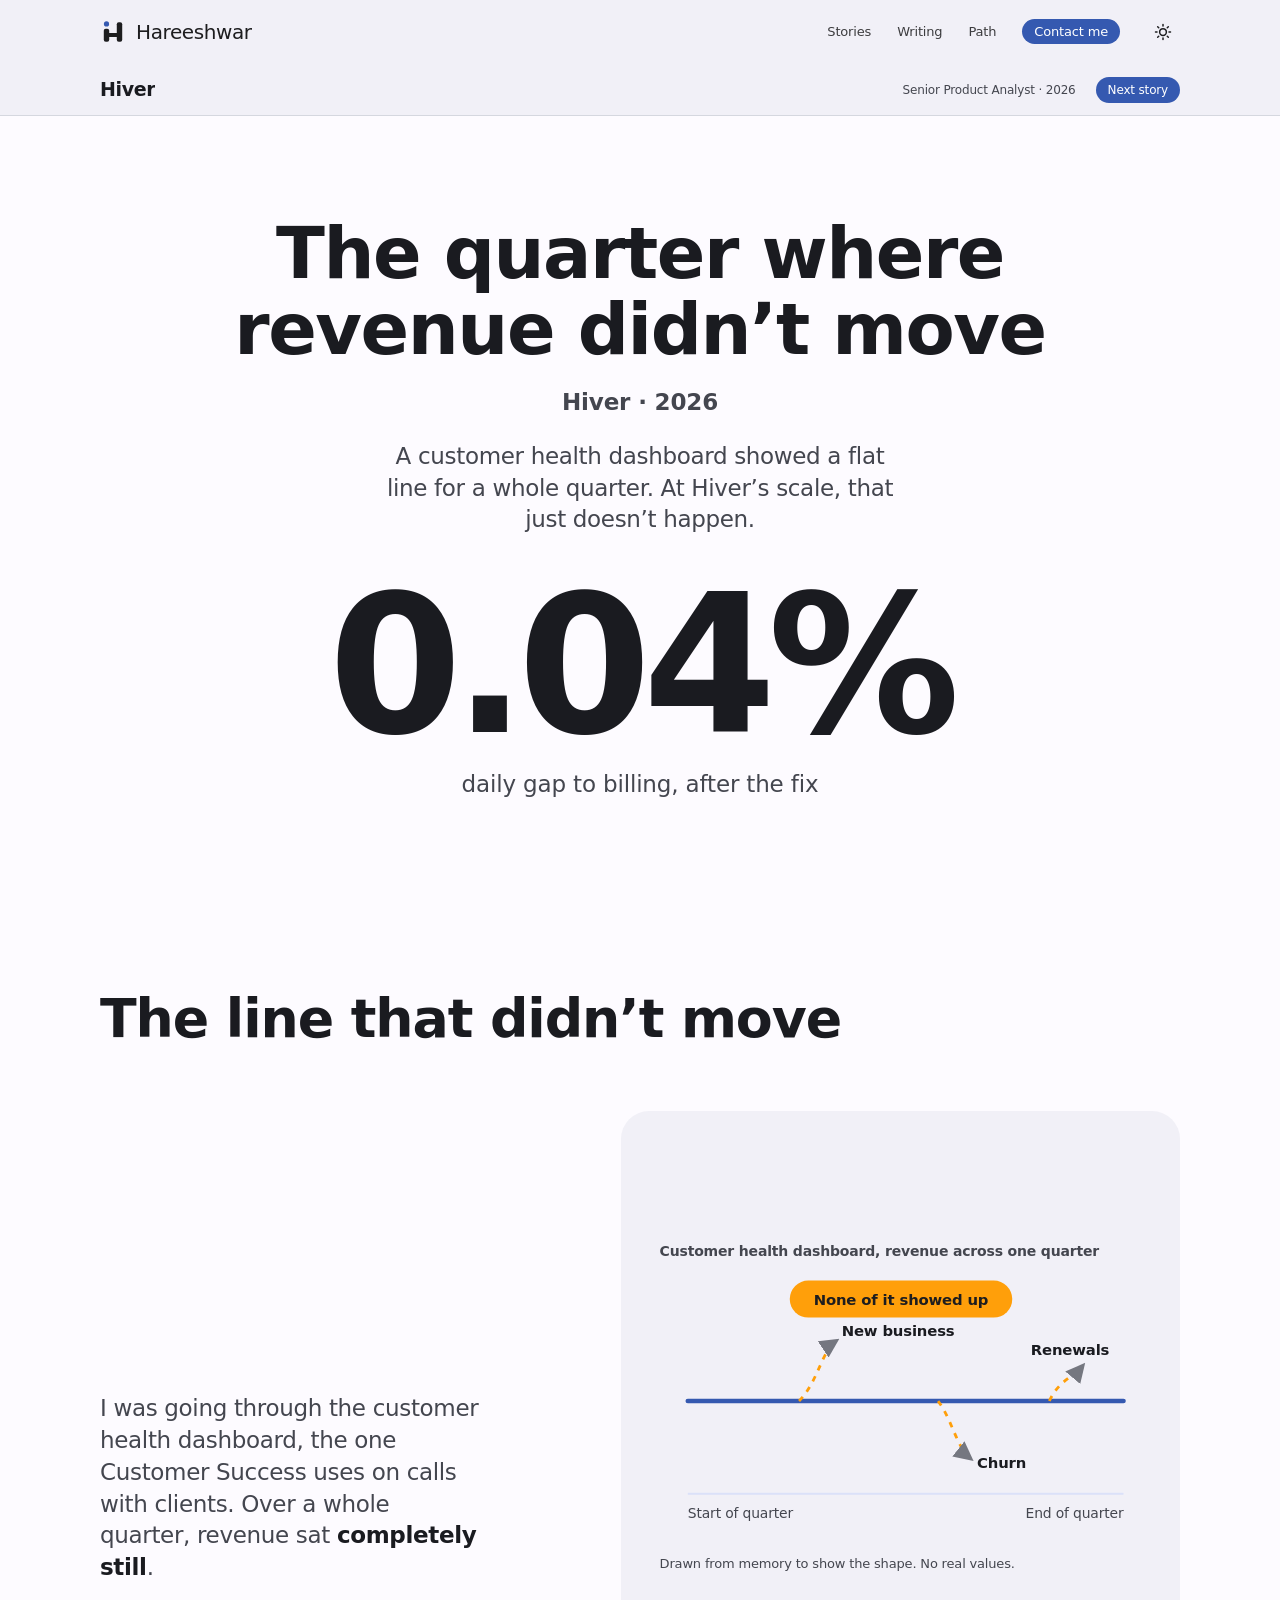
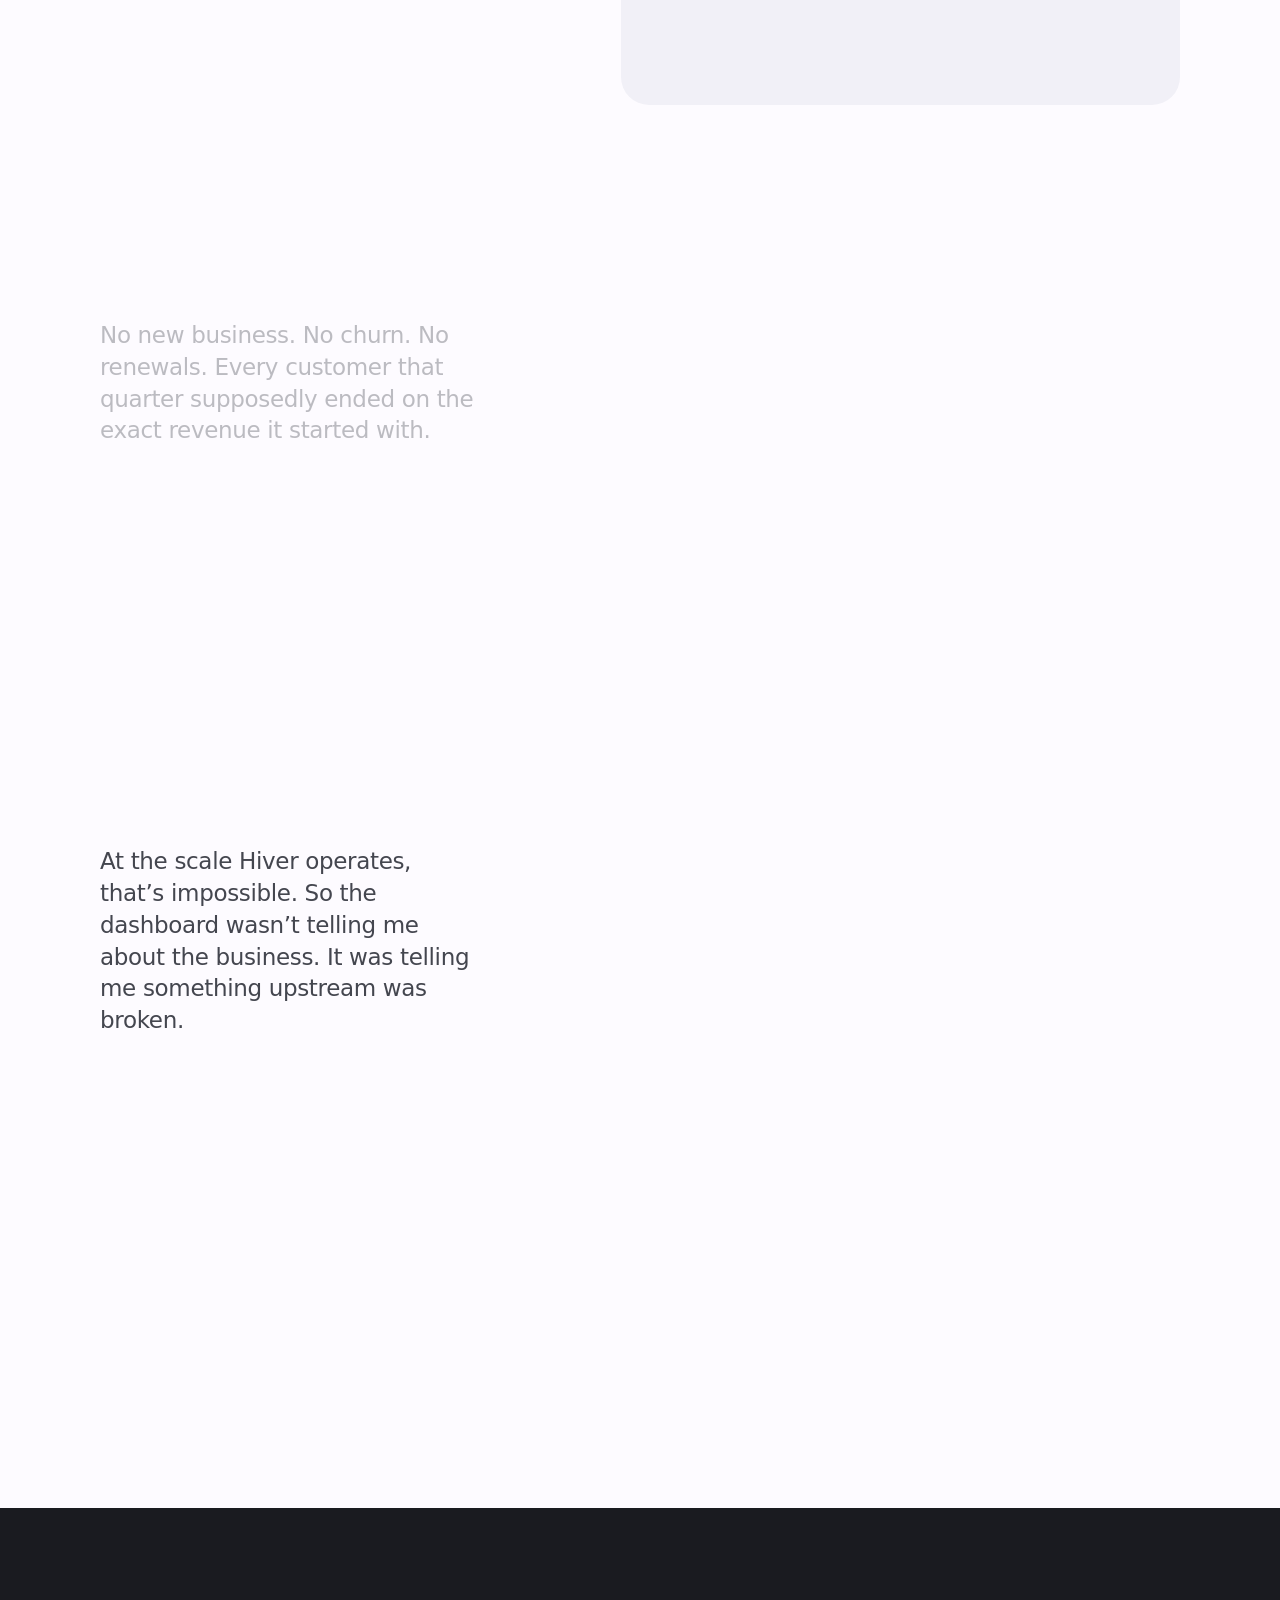
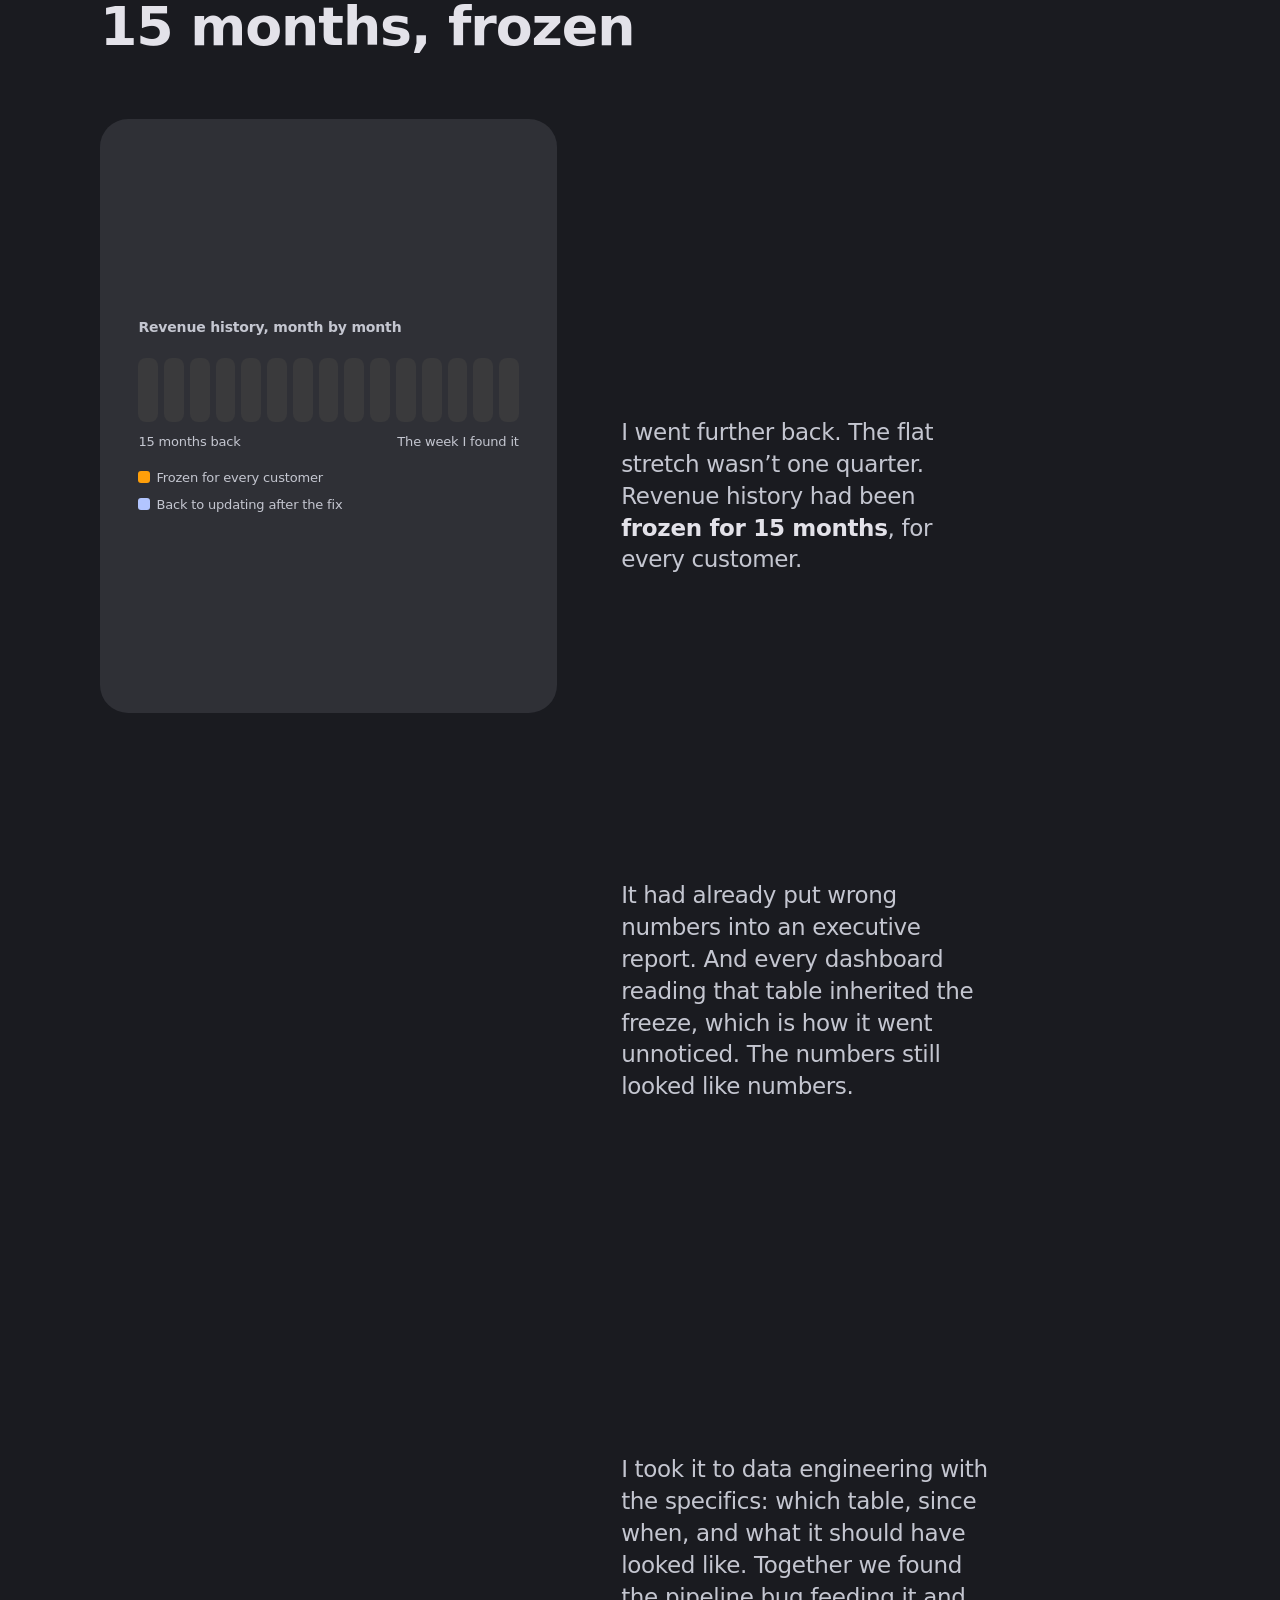
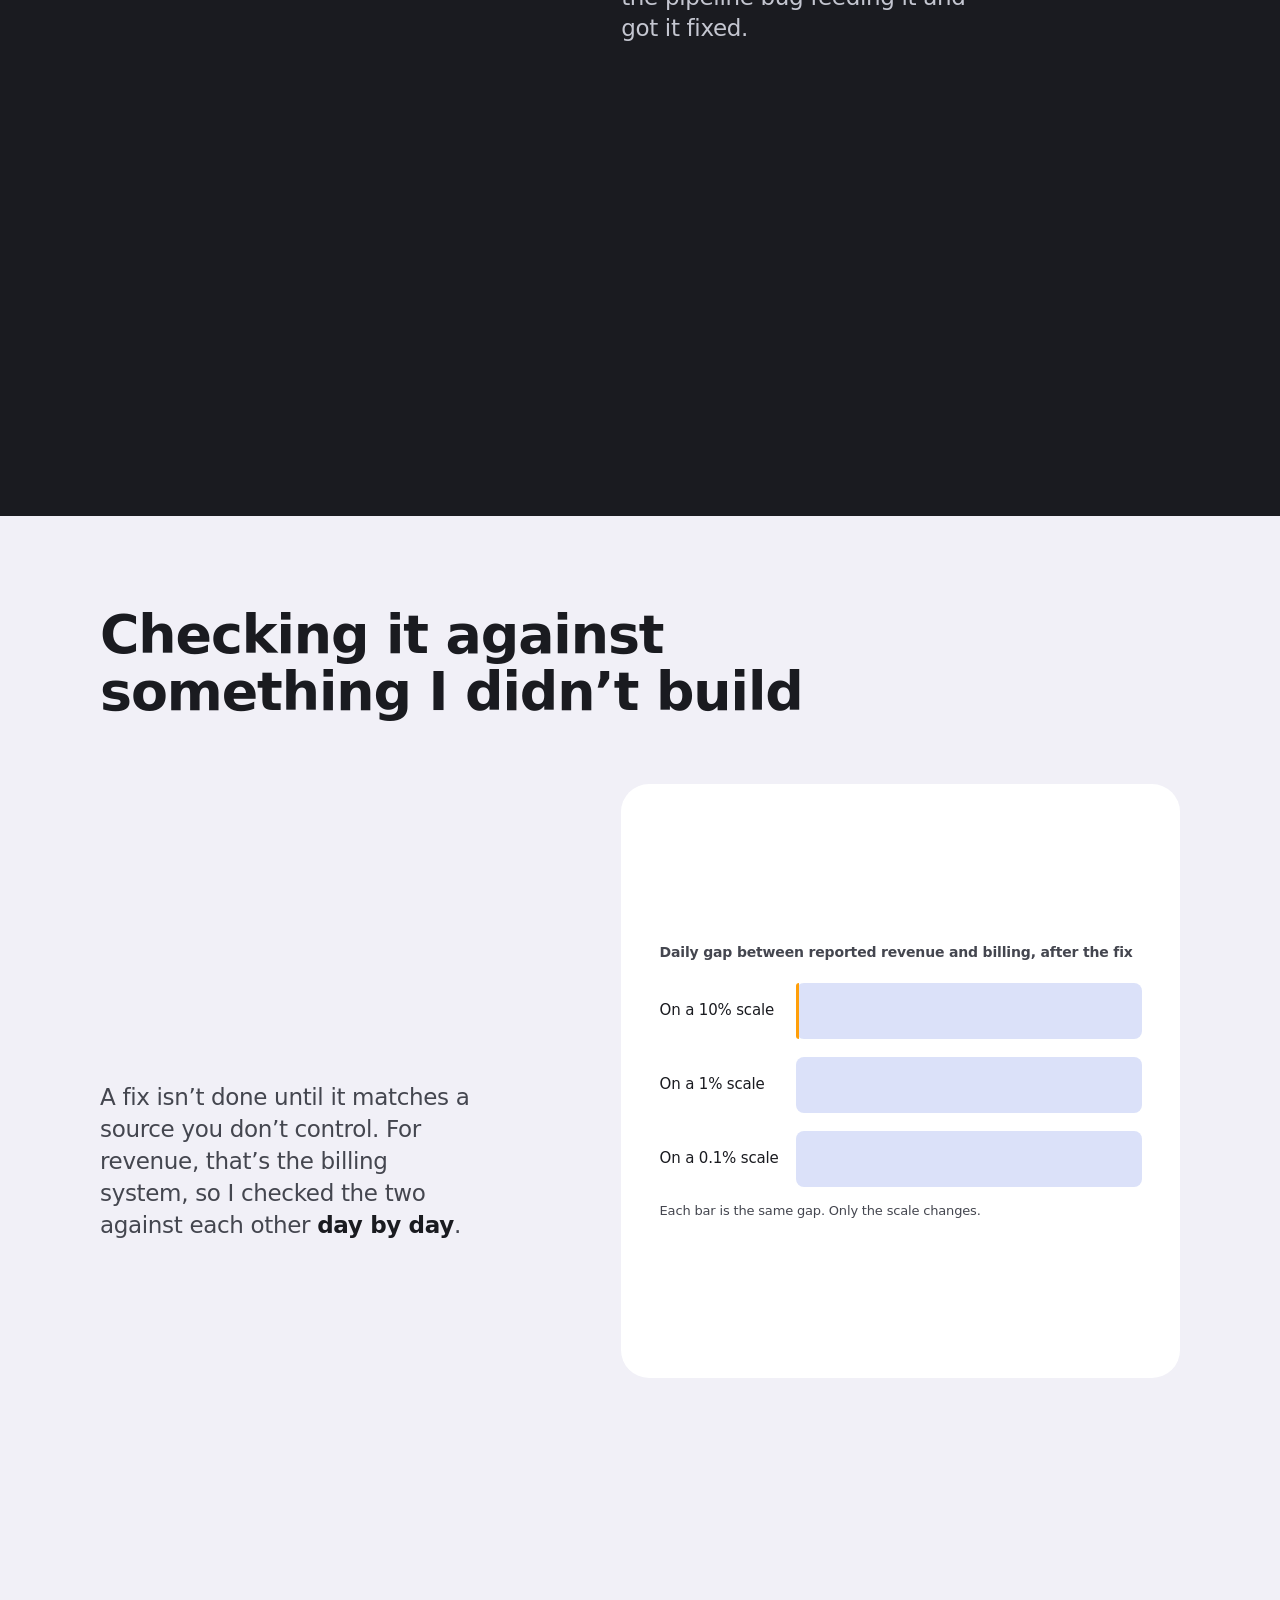
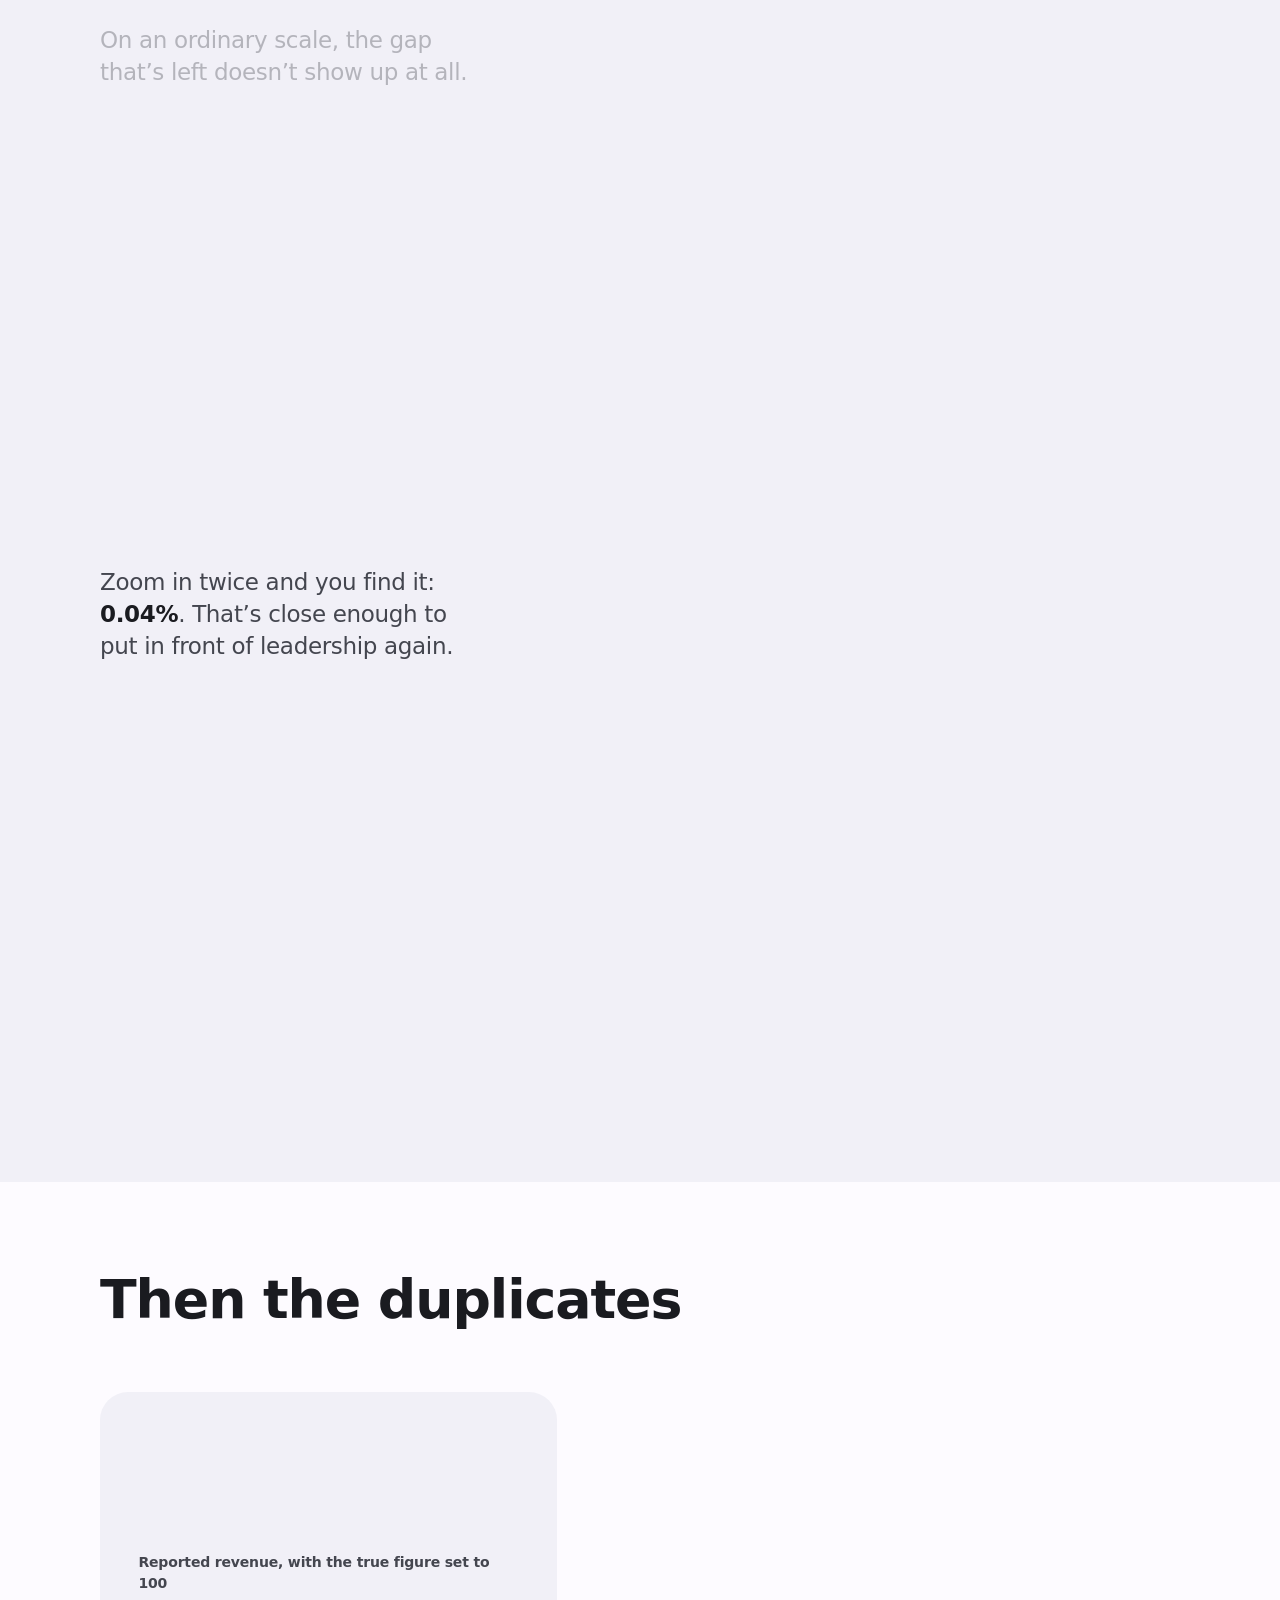
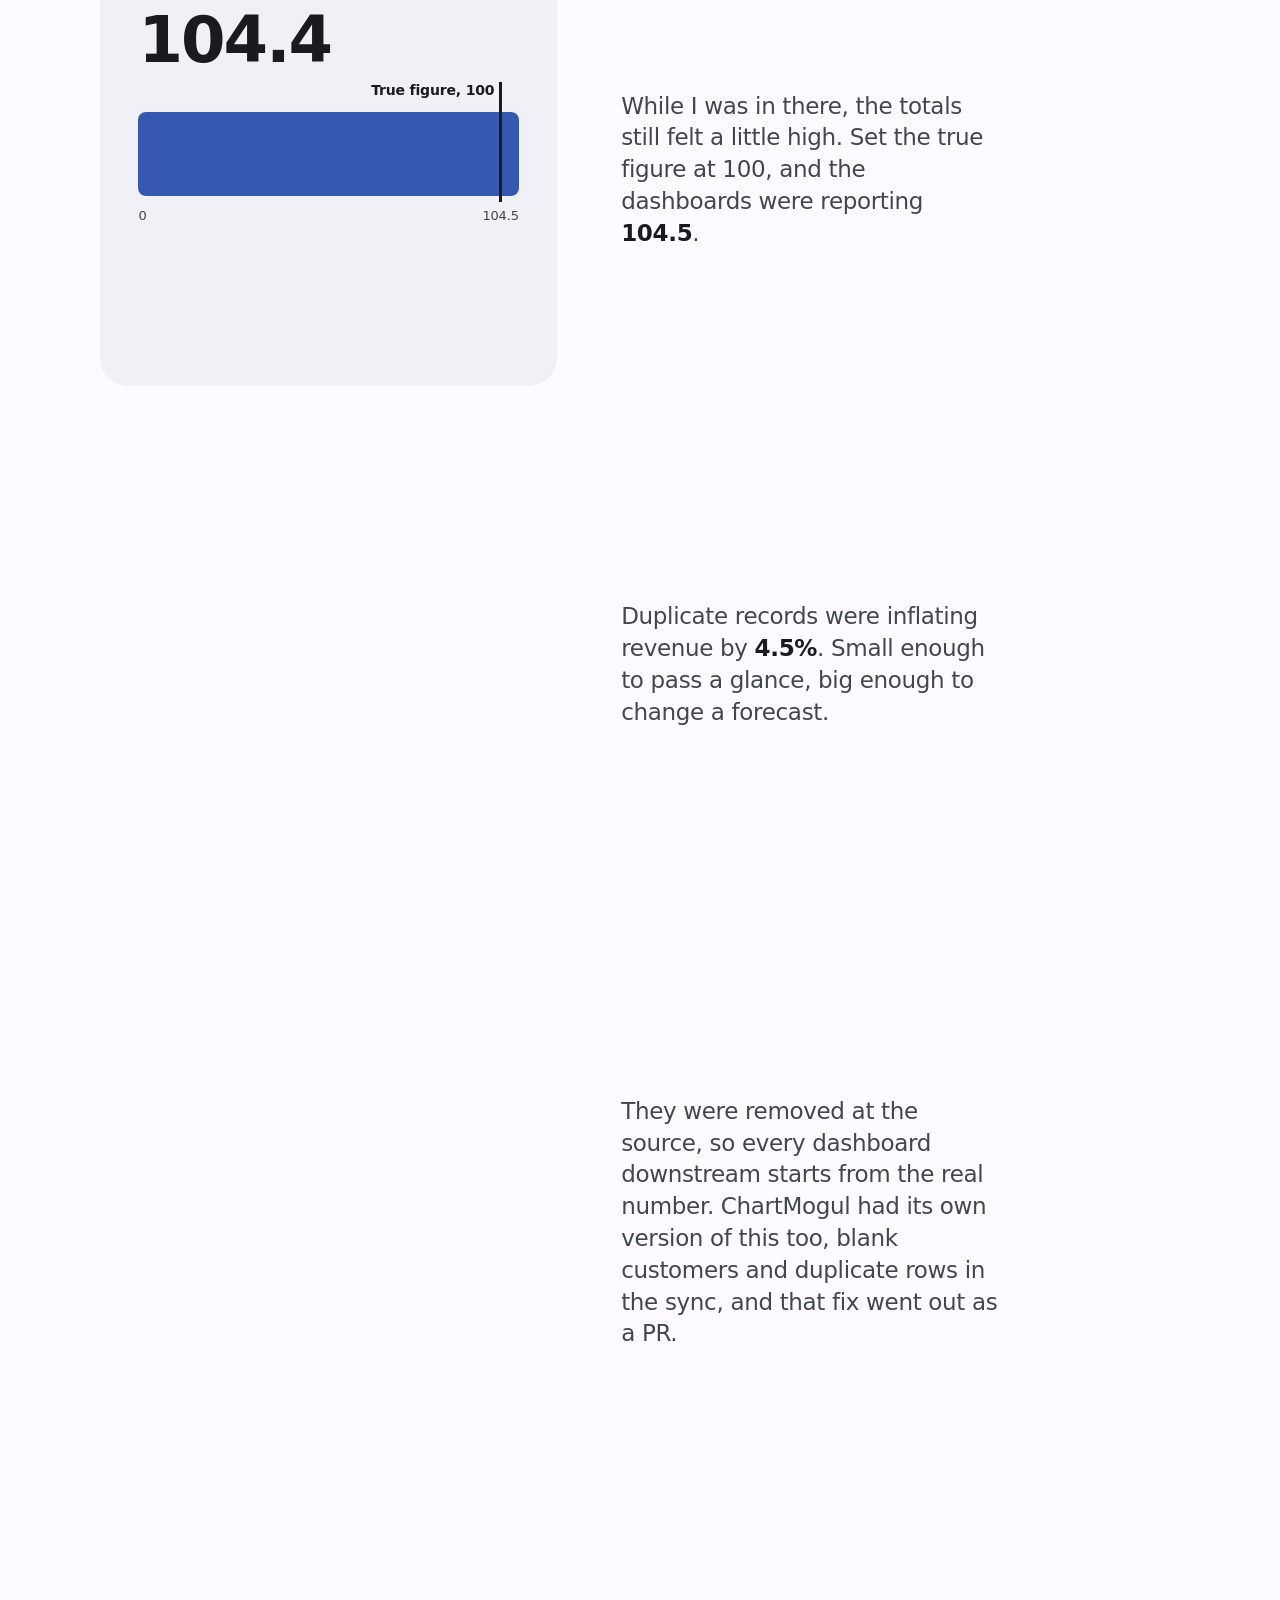
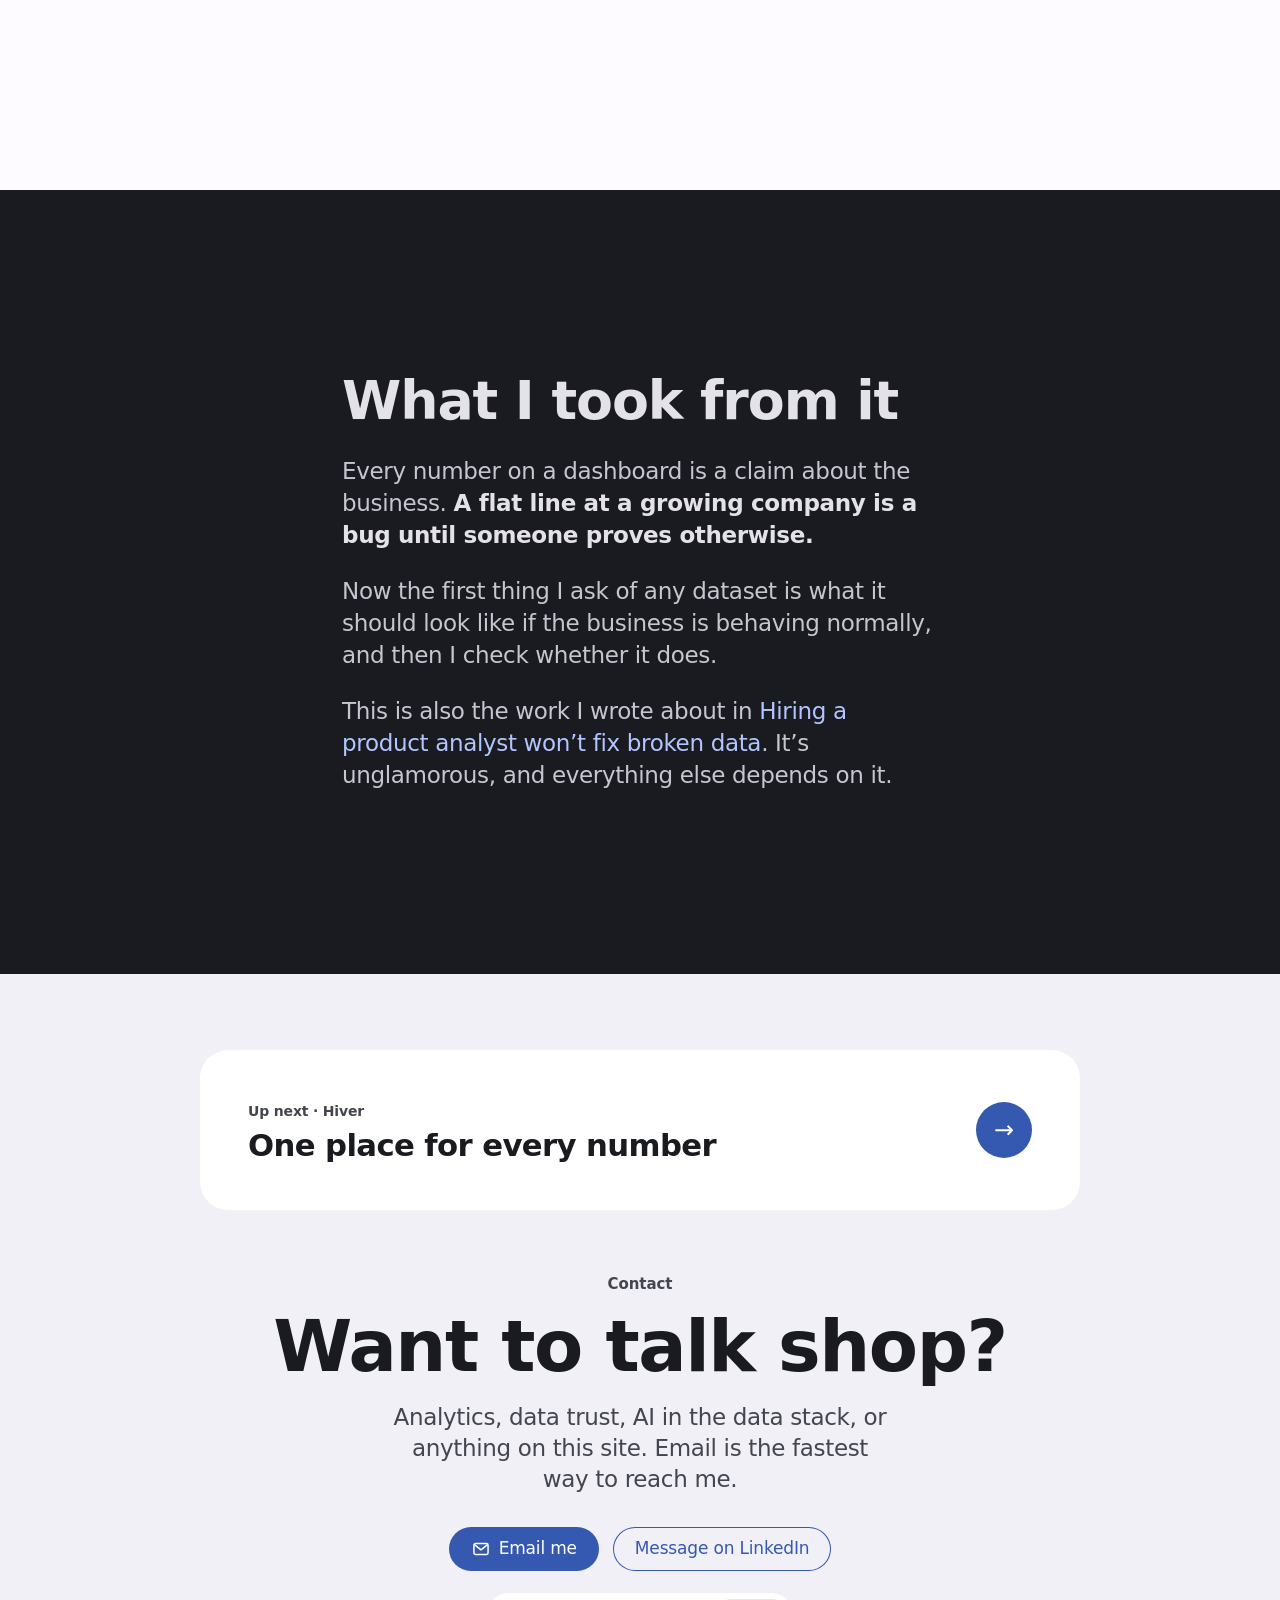
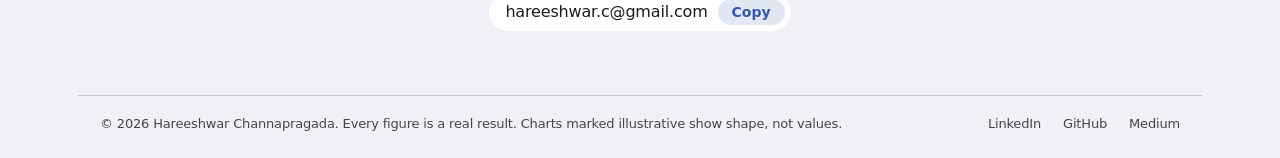
==== commit c2e2f2c5: "v4: Android fixes, story pages" ====
--- a/stories/data-trust.html
+++ b/stories/data-trust.html
@@ -3,6 +3,8 @@
 <head>
 <meta charset="utf-8">
 <meta name="viewport" content="width=device-width, initial-scale=1, viewport-fit=cover">
+<meta name="color-scheme" content="light dark">
+<meta name="theme-color" content="#ffffff">
 <script>(function(){var d=document.documentElement,q=new URLSearchParams(location.search).get('look'),s=null;
 try{if(q)sessionStorage.setItem('look',q);s=sessionStorage.getItem('look')}catch(e){}
 var ua=navigator.userAgent,ipad=navigator.platform==='MacIntel'&&navigator.maxTouchPoints>1,look='android';
@@ -10,7 +12,7 @@
 if(s==='apple'||s==='android'||s==='windows')look=s;d.setAttribute('data-look',look);
 var W=function(k){var m=new RegExp('(?:^|;)'+k+'=([a-z]+)').exec(window.name||'');return m?m[1]:null};
 var t=null;try{t=localStorage.getItem('theme')}catch(e){}if(t!=='light'&&t!=='dark')t=W('theme');
-if(t!=='light'&&t!=='dark')t=matchMedia('(prefers-color-scheme: dark)').matches?'dark':'light';d.setAttribute('data-mode',t);
+if(t!=='light'&&t!=='dark')t=matchMedia('(prefers-color-scheme: dark)').matches?'dark':'light';var B={apple:['#ffffff','#000000'],android:['#fdfbff','#121318'],windows:['#fafafa','#202020']};var M=function(m){d.setAttribute('data-mode',m);d.style.colorScheme=m;var c=document.querySelector('meta[name="theme-color"]');if(c)c.setAttribute('content',B[d.getAttribute('data-look')][m==='dark'?1:0])};M(t);addEventListener('pageshow',function(){var x=null;try{x=localStorage.getItem('theme')}catch(e){}if(x!=='light'&&x!=='dark')x=W('theme');if((x==='light'||x==='dark')&&x!==d.getAttribute('data-mode'))M(x)});addEventListener('storage',function(ev){if(ev.key==='theme'&&(ev.newValue==='light'||ev.newValue==='dark'))M(ev.newValue)});
 var n=null;try{n=sessionStorage.getItem('nav');sessionStorage.removeItem('nav')}catch(e){}if(location.hash==='#top')n='next';if(!n)n=W('nav');try{window.name=(window.name||'').replace(/(^|;)nav=[a-z]+/,'')}catch(e){}
 var vt=n==='next';if(vt){d.classList.add('vt-next');try{history.scrollRestoration='manual'}catch(e){}}
 var top=function(){if(vt)scrollTo(0,0)},done=function(){d.classList.remove('vt-next')};
@@ -19,7 +21,6 @@
 <title>The quarter where revenue didn’t move | Hareeshwar Channapragada</title>
 <meta name="description" content="A customer health dashboard showed a flat line for a whole quarter. At Hiver’s scale, that just doesn’t happen.">
 <link rel="canonical" href="https://hareeshwar.com/stories/data-trust.html">
-<meta name="theme-color" content="#ffffff">
 <meta property="og:type" content="website">
 <meta property="og:site_name" content="Hareeshwar Channapragada">
 <meta property="og:url" content="https://hareeshwar.com/stories/data-trust.html">
--- a/assets/site.css
+++ b/assets/site.css
@@ -614,3 +614,195 @@
 .route-split b { display: block; font-size: 15px; }
 .route-bar { margin-top: 18px; height: 14px; border-radius: 7px; background: var(--viz-3); overflow: hidden; }
 .route-bar i { display: block; height: 100%; width: 70%; background: var(--viz-1); border-radius: 7px; }
+
+/* =====================================================================
+   v3: one screen at a time. Intro, a screen per story, snap scrolling,
+   a native bottom tab bar on phones, and a real contact screen.
+   ===================================================================== */
+:root { --nav-h: 48px; --sub-h: 0px; --tab-h: 0px; --screen: calc(100svh - var(--nav-h) - var(--sub-h) - var(--tab-h)); }
+html[data-look="android"] { --nav-h: 64px; }
+html[data-look="windows"] { --nav-h: 52px; }
+html.page-story { --sub-h: 52px; }
+html.snap-y { scroll-snap-type: y mandatory; scroll-padding-top: calc(var(--nav-h) + var(--sub-h)); }
+.snap { scroll-snap-align: start; scroll-snap-stop: always; }
+.lnav { top: var(--nav-h); }
+.anchor { scroll-margin-top: calc(var(--nav-h)); }
+
+/* Every snap screen fills the space between the bars and centres its content */
+.intro, .story, .snap.fill, .contact, .page-story .s-hero, .page-story .sec.snap { min-height: var(--screen); display: flex; flex-direction: column; justify-content: center; }
+.snap > .wrap { width: 100%; }
+.page-story .sec.snap { padding-top: clamp(48px, 7vw, 96px); padding-bottom: clamp(48px, 7vw, 96px); }
+.page-story .s-hero { padding-top: 40px; padding-bottom: 40px; }
+.page-story .s-hero .big { margin-top: clamp(28px, 5vh, 64px); }
+
+/* Shared */
+.kicker { display: flex; align-items: center; flex-wrap: wrap; gap: 8px 14px; font-size: 15px; font-weight: 600; color: var(--ink-2); letter-spacing: -0.005em; }
+.chip { display: inline-flex; align-items: center; padding: 5px 12px; border-radius: 99px; background: color-mix(in srgb, var(--accent) 14%, transparent); color: var(--link); font-size: 14px; font-weight: 600; }
+.count { font-variant-numeric: tabular-nums; }
+
+/* ---------- Intro: the whole first screen ---------- */
+.intro { position: relative; text-align: center; padding-top: 32px; padding-bottom: 96px; }
+.intro .kicker { justify-content: center; }
+.intro h1 { font-size: clamp(44px, 7.4vw, 108px); line-height: 1.02; letter-spacing: -0.035em; max-width: 15ch; margin: 22px auto 0; }
+.intro .lead { max-width: 36ch; margin: 26px auto 0; }
+.facts { display: flex; justify-content: center; gap: clamp(28px, 5vw, 72px); list-style: none; margin: clamp(32px, 5vh, 56px) 0 0; padding: 0; }
+.facts b { display: block; font-family: var(--font-display); font-size: clamp(40px, 4.4vw, 64px); font-weight: 600; letter-spacing: -0.03em; line-height: 1; font-variant-numeric: tabular-nums; }
+.facts span { display: block; margin-top: 6px; font-size: 14px; font-weight: 600; color: var(--ink-2); }
+.intro .ctas { display: flex; justify-content: center; flex-wrap: wrap; gap: 14px; margin-top: clamp(32px, 5vh, 48px); }
+.cue { position: absolute; left: 50%; bottom: 28px; width: 28px; height: 44px; margin-left: -14px; border-radius: 16px; box-shadow: inset 0 0 0 2px color-mix(in srgb, var(--ink) 35%, transparent); }
+.cue span { position: absolute; left: 50%; top: 9px; width: 4px; height: 8px; margin-left: -2px; border-radius: 2px; background: var(--ink-2); animation: cue 1.8s var(--ease) infinite; }
+@keyframes cue { 0% { transform: translateY(0); opacity: 1; } 70% { transform: translateY(14px); opacity: 0; } 100% { opacity: 0; } }
+
+/* ---------- A screen per story ---------- */
+.story { background: var(--bg); padding-top: 40px; padding-bottom: 40px; }
+.story.dark { background: var(--bg-stage); color: var(--ink-stage); --ink: var(--ink-stage); --ink-2: var(--ink-stage-2); --link: var(--link-stage); --card: var(--card-stage); --line: #424245; --viz-1: var(--link-stage); --viz-3: #3a3a3c; }
+html[data-look="android"] .story.dark { background: #1a1b20; }
+.story-in { display: grid; grid-template-columns: minmax(0, 1fr) minmax(0, 1.05fr); gap: clamp(32px, 5vw, 88px); align-items: center; }
+.story h2 { font-size: clamp(36px, 4.4vw, 64px); line-height: 1.05; letter-spacing: -0.03em; max-width: 15ch; margin-top: 18px; }
+.story .dek { margin-top: 16px; font-size: var(--t-lead); line-height: 1.35; color: var(--ink-2); font-weight: 500; max-width: 32ch; }
+.story .fig { margin-top: clamp(20px, 4vh, 36px); }
+.story .fig b { display: block; font-family: var(--font-display); font-size: clamp(56px, 6.6vw, 104px); font-weight: 600; letter-spacing: -0.04em; line-height: 0.95; font-variant-numeric: tabular-nums; }
+.story .fig span { display: block; margin-top: 8px; font-size: 16px; color: var(--ink-2); font-weight: 500; }
+.story .txt > .btn { margin-top: clamp(20px, 4vh, 36px); }
+.story .art { display: block; height: min(54vh, 480px); padding: 36px 32px 0; border-radius: var(--radius-card); background: var(--bg-alt); overflow: hidden; }
+.story.dark .art { background: #1d1d1f; }
+html[data-look="android"] .story .art { background: var(--card-alt); }
+html[data-look="android"] .story.dark .art { background: #26272e; }
+html[data-look="windows"] .story .art { box-shadow: inset 0 0 0 1px var(--line); }
+.story .art svg { display: block; width: 100%; height: 100%; }
+.story .art path { vector-effect: non-scaling-stroke; }
+
+/* Position rail (desktop) */
+.rail { position: fixed; right: 22px; top: 50%; transform: translateY(-50%); z-index: 45; display: grid; gap: 10px; list-style: none; margin: 0; padding: 10px 6px; }
+.rail a { display: block; width: 8px; height: 8px; border-radius: 50%; background: color-mix(in srgb, var(--ink) 25%, transparent); transition: transform 300ms var(--ease-out), background-color 300ms var(--ease); }
+.rail a[aria-current] { background: var(--accent); transform: scale(1.5); }
+.rail a:hover { background: var(--ink-2); }
+.rail.on-dark a { background: rgba(255, 255, 255, 0.35); }
+.rail.on-dark a[aria-current] { background: var(--link-stage); }
+@media (max-width: 1068px) { .rail { display: none; } }
+
+/* ---------- Contact screen ---------- */
+.contact { background: var(--bg-alt); padding-top: 32px; }
+.contact-in { flex: 1; display: flex; flex-direction: column; justify-content: center; align-items: center; text-align: center; padding-top: 24px; padding-bottom: 24px; }
+.contact .kicker { justify-content: center; }
+.contact h2 { font-size: var(--h-1); margin-top: 12px; }
+.contact .lead { max-width: 34ch; margin: 18px auto 0; }
+.contact .ctas { display: flex; justify-content: center; flex-wrap: wrap; gap: 14px; margin-top: 32px; }
+.contact .btn svg { width: 20px; height: 20px; }
+.mail { display: inline-flex; align-items: center; gap: 10px; margin-top: 22px; padding: 6px 6px 6px 16px; border-radius: 99px; background: var(--card); font-size: 16px; font-weight: 500; user-select: all; }
+.mail span { user-select: all; }
+.copy { border: 0; border-radius: 99px; padding: 6px 14px; font: 600 14px/1 var(--font); background: color-mix(in srgb, var(--accent) 14%, transparent); color: var(--link); cursor: pointer; user-select: none; }
+.contact .next { width: 100%; max-width: 880px; margin-bottom: clamp(40px, 7vh, 72px); text-align: left; }
+.contact .foot { background: transparent; padding: 20px 0 24px; }
+.foot .row { display: flex; justify-content: space-between; gap: 16px; flex-wrap: wrap; padding-top: 18px; border-top: 1px solid var(--line); font-size: 13px; color: var(--ink-2); }
+.nav-cta { padding: 5px 12px; border-radius: var(--radius-btn); background: var(--accent); color: #fff !important; opacity: 1 !important; }
+html[data-mode="dark"]:not([data-look="apple"]) .nav-cta { color: #000 !important; }
+
+/* Sections that fill a screen but can run longer */
+.snap.fill { padding-top: clamp(48px, 7vh, 96px); padding-bottom: clamp(48px, 7vh, 96px); }
+
+/* Tab bar: phones only */
+.tabbar { display: none; }
+
+/* Quicker, lighter entrances so each snap lands cleanly */
+@media (prefers-reduced-motion: no-preference) {
+  .js [data-rise] { transform: translateY(16px); transition-duration: 600ms; transition-delay: calc(var(--d, 0) * 70ms); }
+}
+
+/* ---------- Phones ---------- */
+@media (max-width: 734px) {
+  :root { --tab-h: calc(62px + env(safe-area-inset-bottom, 0px)); }
+  html[data-look="android"] { --nav-h: 56px; --tab-h: calc(80px + env(safe-area-inset-bottom, 0px)); }
+  html.page-story { --sub-h: 48px; }
+  .lnav { height: 48px; }
+  body { padding-bottom: var(--tab-h); }
+  /* Solid bars: blur is the main cause of jank on Android */
+  .gnav, .lnav { -webkit-backdrop-filter: none; backdrop-filter: none; background: var(--bg); }
+  html[data-look="android"] .gnav { height: 56px; }
+  .tabbar { position: fixed; left: 0; right: 0; bottom: 0; z-index: 60; height: var(--tab-h); padding-bottom: env(safe-area-inset-bottom, 0px); display: grid; grid-template-columns: repeat(4, minmax(0, 1fr)); background: var(--bg); border-top: 1px solid color-mix(in srgb, var(--line) 70%, transparent); }
+  .tabbar a { display: flex; flex-direction: column; align-items: center; justify-content: center; gap: 3px; color: var(--ink-2); font-size: 11px; font-weight: 600; -webkit-tap-highlight-color: transparent; }
+  .tabbar a:hover { text-decoration: none; }
+  .tabbar .ic { display: grid; place-items: center; width: 44px; height: 28px; border-radius: 14px; transition: background-color 250ms var(--ease), color 250ms var(--ease); }
+  .tabbar svg { width: 24px; height: 24px; }
+  .tabbar a[aria-current] { color: var(--link); }
+  html[data-look="android"] .tabbar { border-top: 0; background: var(--nav-bg); }
+  html[data-look="android"] .tabbar a { gap: 4px; font-size: 12px; font-weight: 500; color: var(--ink); }
+  html[data-look="android"] .tabbar .ic { width: 64px; height: 32px; border-radius: 16px; }
+  html[data-look="android"] .tabbar a[aria-current] .ic { background: color-mix(in srgb, var(--accent) 24%, transparent); }
+  html[data-look="android"] .tabbar a[aria-current] { color: var(--ink); font-weight: 700; }
+
+  .intro { padding-top: 16px; padding-bottom: 72px; }
+  .intro h1 { font-size: clamp(34px, 10.2vw, 46px); margin-top: 16px; }
+  .intro .kicker { font-size: 13px; }
+  .intro .lead { font-size: 18px; margin-top: 18px; }
+  .facts { gap: 24px; margin-top: 26px; }
+  .facts b { font-size: 34px; }
+  .facts span { font-size: 12px; }
+  .intro .ctas { margin-top: 26px; }
+  .intro .ctas .btn { flex: 1 1 140px; }
+  .cue { bottom: 18px; }
+
+  .story { padding-top: 18px; padding-bottom: 18px; }
+  .story-in { display: flex; flex-direction: column; gap: 0; height: calc(var(--screen) - 36px); }
+  .story .txt { display: contents; }
+  .story .kicker { order: 1; font-size: 13px; }
+  .story h2 { order: 2; font-size: clamp(27px, 7.6vw, 34px); margin-top: 12px; }
+  .story .dek { order: 3; font-size: 16px; margin-top: 10px; }
+  .story .art { order: 4; flex: 1 1 auto; min-height: 96px; height: auto; margin-top: 18px; padding: 18px 16px 0; border-radius: calc(var(--radius-card) * 0.8); }
+  .story .fig { order: 5; margin-top: 16px; display: flex; align-items: baseline; gap: 12px; }
+  .story .fig b { font-size: clamp(40px, 12vw, 56px); flex-shrink: 0; }
+  .story .fig span { margin-top: 0; font-size: 14px; }
+  .story .txt > .btn { order: 6; margin-top: 16px; width: 100%; }
+
+  .contact h2 { font-size: clamp(32px, 9vw, 40px); }
+  .contact .ctas .btn { flex: 1 1 100%; }
+  .mail { font-size: 15px; }
+  .contact .next { margin-bottom: 32px; }
+  .foot .row { flex-direction: column; gap: 10px; }
+
+  .scrolly .viz { top: calc(var(--nav-h) + var(--sub-h)); }
+  .page-story .sec.snap, .snap.fill { padding-top: 32px; padding-bottom: 32px; }
+}
+@media (prefers-reduced-motion: no-preference) { html { scroll-behavior: smooth; } }
+.intro h1 { font-size: clamp(40px, min(6.4vw, 8.2vh), 100px); max-width: 20ch; }
+.intro .facts { margin-top: clamp(24px, 4vh, 48px); }
+#writing .post { background: var(--bg-alt); }
+html[data-look="android"] #writing .post { background: var(--card-alt); }
+@media (max-width: 734px) {
+  .story-in { align-items: stretch; }
+  .story h2, .story .dek { max-width: none; }
+  .story .kicker { justify-content: flex-start; }
+  .story .fig b { text-align: left; }
+  .cue { display: none; }
+  .intro { padding-bottom: 24px; }
+}
+html[data-mode="dark"] .gnav .brand img { box-shadow: 0 0 0 1px rgba(255, 255, 255, 0.2); }
+html[data-look="apple"][data-mode="dark"] .story.dark { background: #000; }
+html[data-look="apple"][data-mode="dark"] .story:not(.dark) .art { background: #1d1d1f; }
+
+/* Story-screen pictures */
+.story .art:has(.pic) { display: grid; place-items: center; padding: clamp(20px, 3vw, 36px); }
+.pic { width: 100%; height: 100%; max-height: 100%; overflow: visible; }
+.pic text { font-family: var(--font); font-size: 13px; fill: var(--ink-2); }
+.pic .t1 { fill: var(--ink); font-weight: 600; font-size: 14px; }
+.pic .t2 { fill: var(--ink-2); }
+.pic .tw { fill: #fff; }
+.pic .tl { fill: var(--link); font-weight: 600; font-size: 12px; }
+.pic .thl { fill: var(--viz-hl); }
+.pic .fsurf { fill: color-mix(in srgb, var(--ink) 7%, transparent); }
+.pic .fbg { fill: color-mix(in srgb, var(--ink) 5%, transparent); }
+.pic .fw { fill: #fff; }
+.pic .kw { stroke: #fff; }
+.pic .dash { stroke-dasharray: 6 6; }
+.pic .fn { fill: color-mix(in srgb, var(--viz-1) 16%, transparent); }
+html[data-mode="dark"]:not([data-look="apple"]) .pic .tw, html[data-mode="dark"]:not([data-look="apple"]) .story.dark .pic .tw { fill: #0b0c10; }
+html[data-look="android"] .story.dark .pic .tw, html[data-look="windows"] .story.dark .pic .tw { fill: #0b0c10; }
+html[data-look="android"] .story.dark .pic .fw, html[data-look="windows"] .story.dark .pic .fw { fill: #0b0c10; }
+html[data-look="android"] .story.dark .pic .kw, html[data-look="windows"] .story.dark .pic .kw { stroke: #0b0c10; }
+@media (max-width: 734px) { .story .art:has(.pic) { padding: 14px; } }
+.gnav .brand .mark { width: 24px; height: 24px; flex-shrink: 0; color: var(--nav-ink); }
+.mark-dot { fill: var(--accent); }
+html[data-look="android"] .gnav .brand .mark { width: 26px; height: 26px; }
+/* Next story: clear the old page quickly, then raise the new one so the two never muddle */
+html.vt-next::view-transition-old(root) { animation: vt-lift 260ms cubic-bezier(0.55, 0, 0.75, 0.2) both; }
+html.vt-next::view-transition-new(root) { animation: vt-rise 620ms cubic-bezier(0.22, 1, 0.36, 1) 180ms both; }
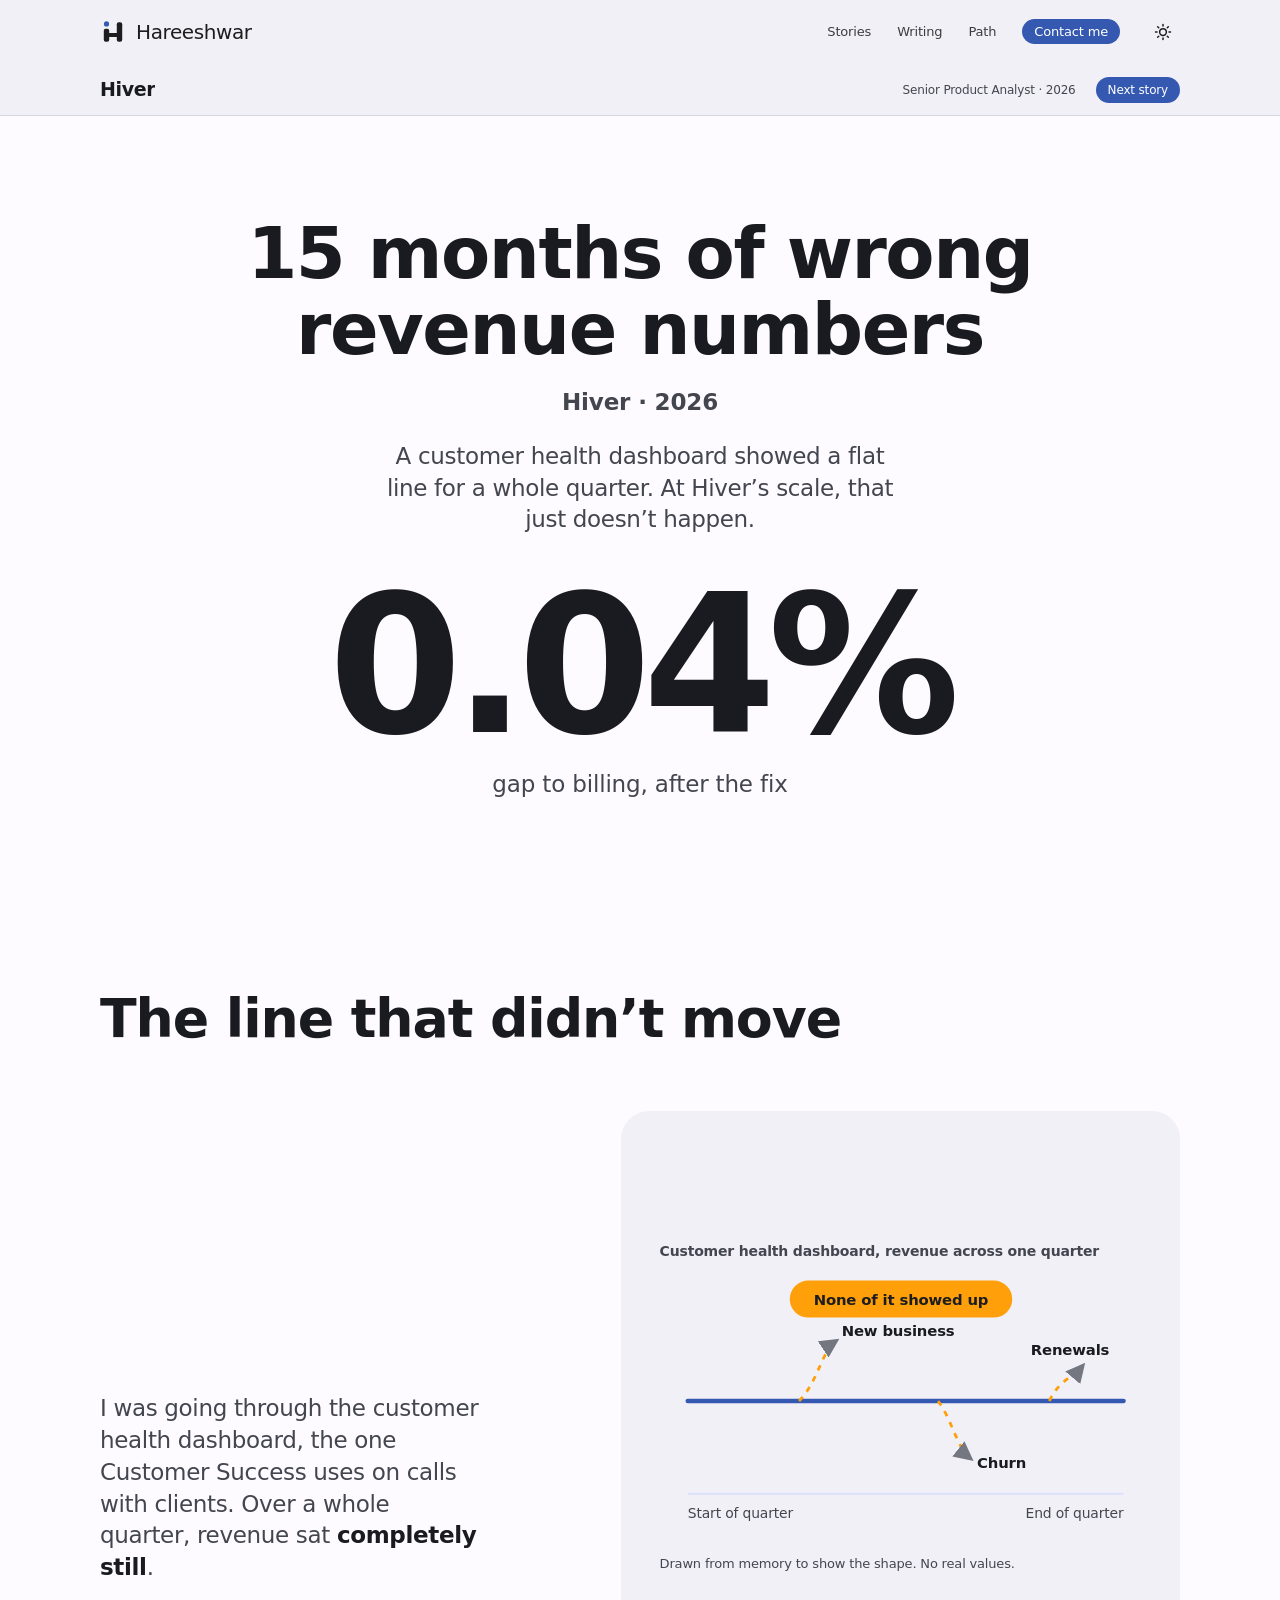
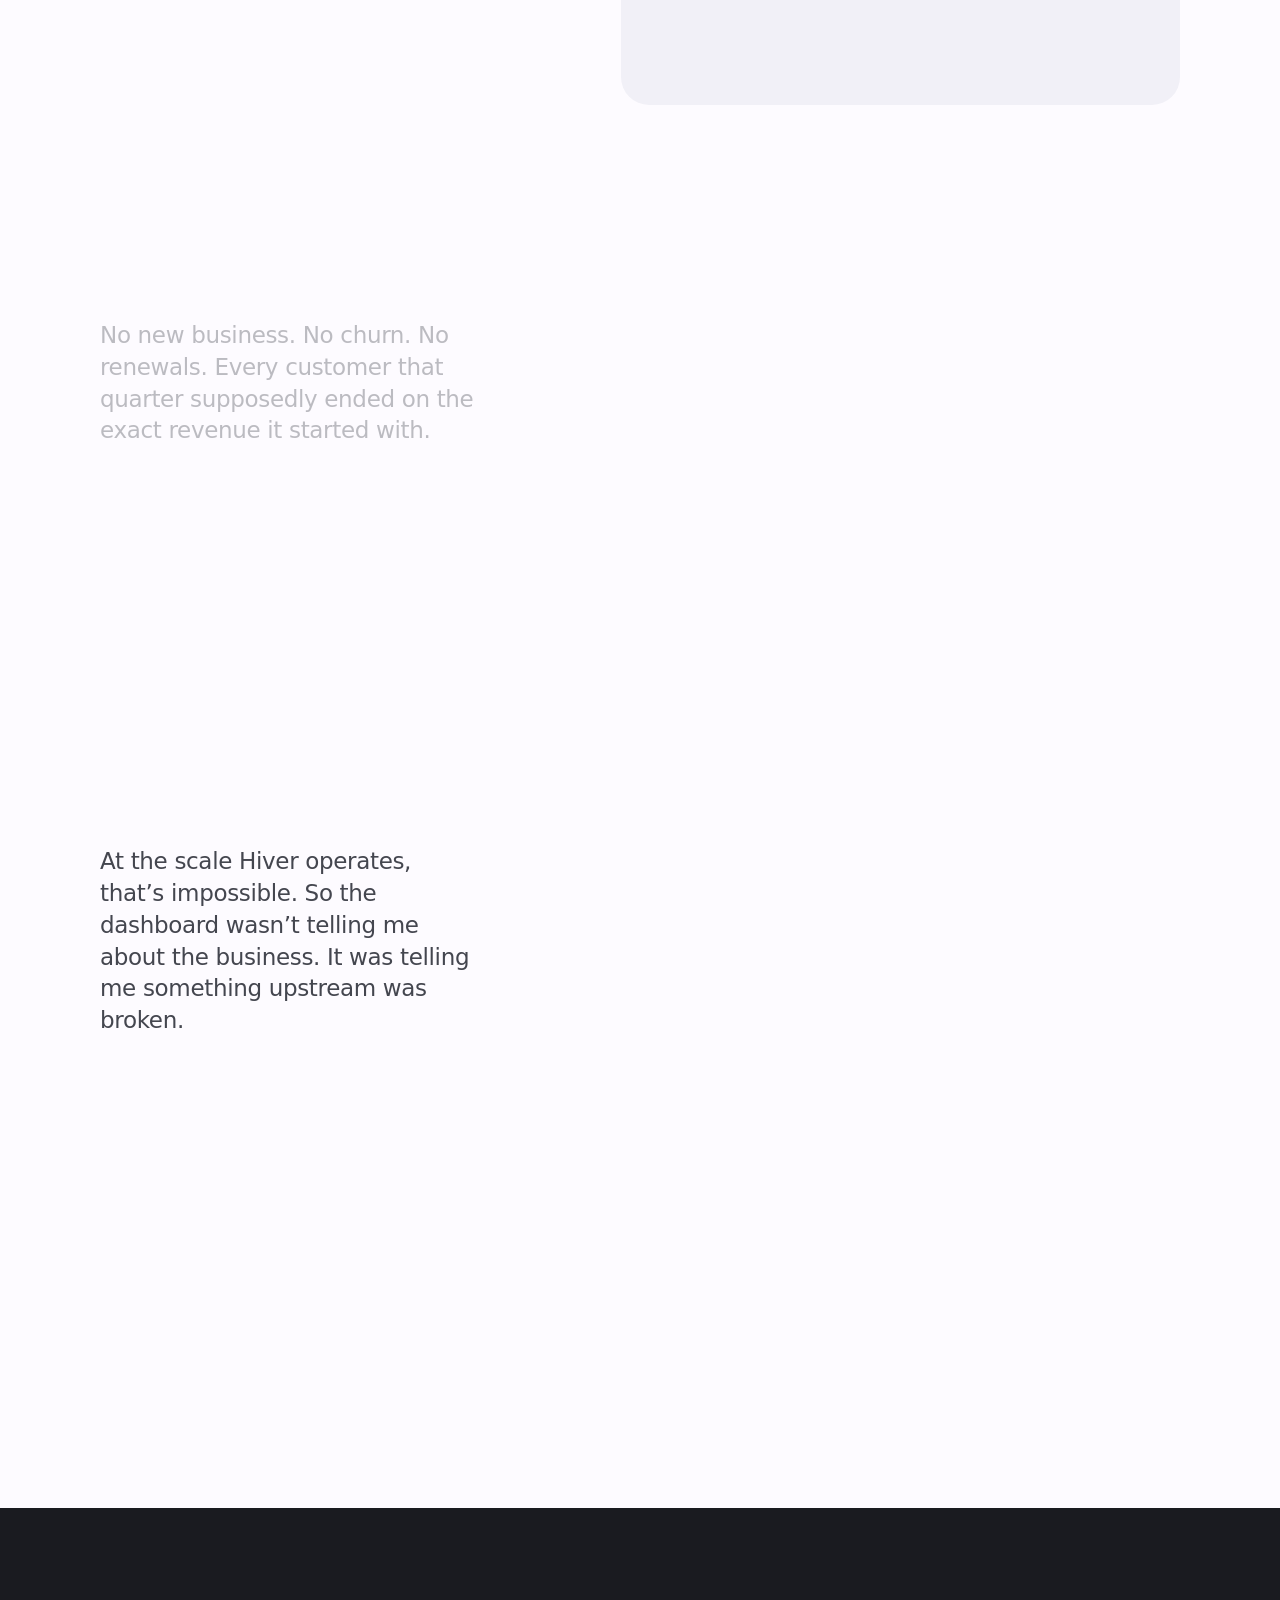
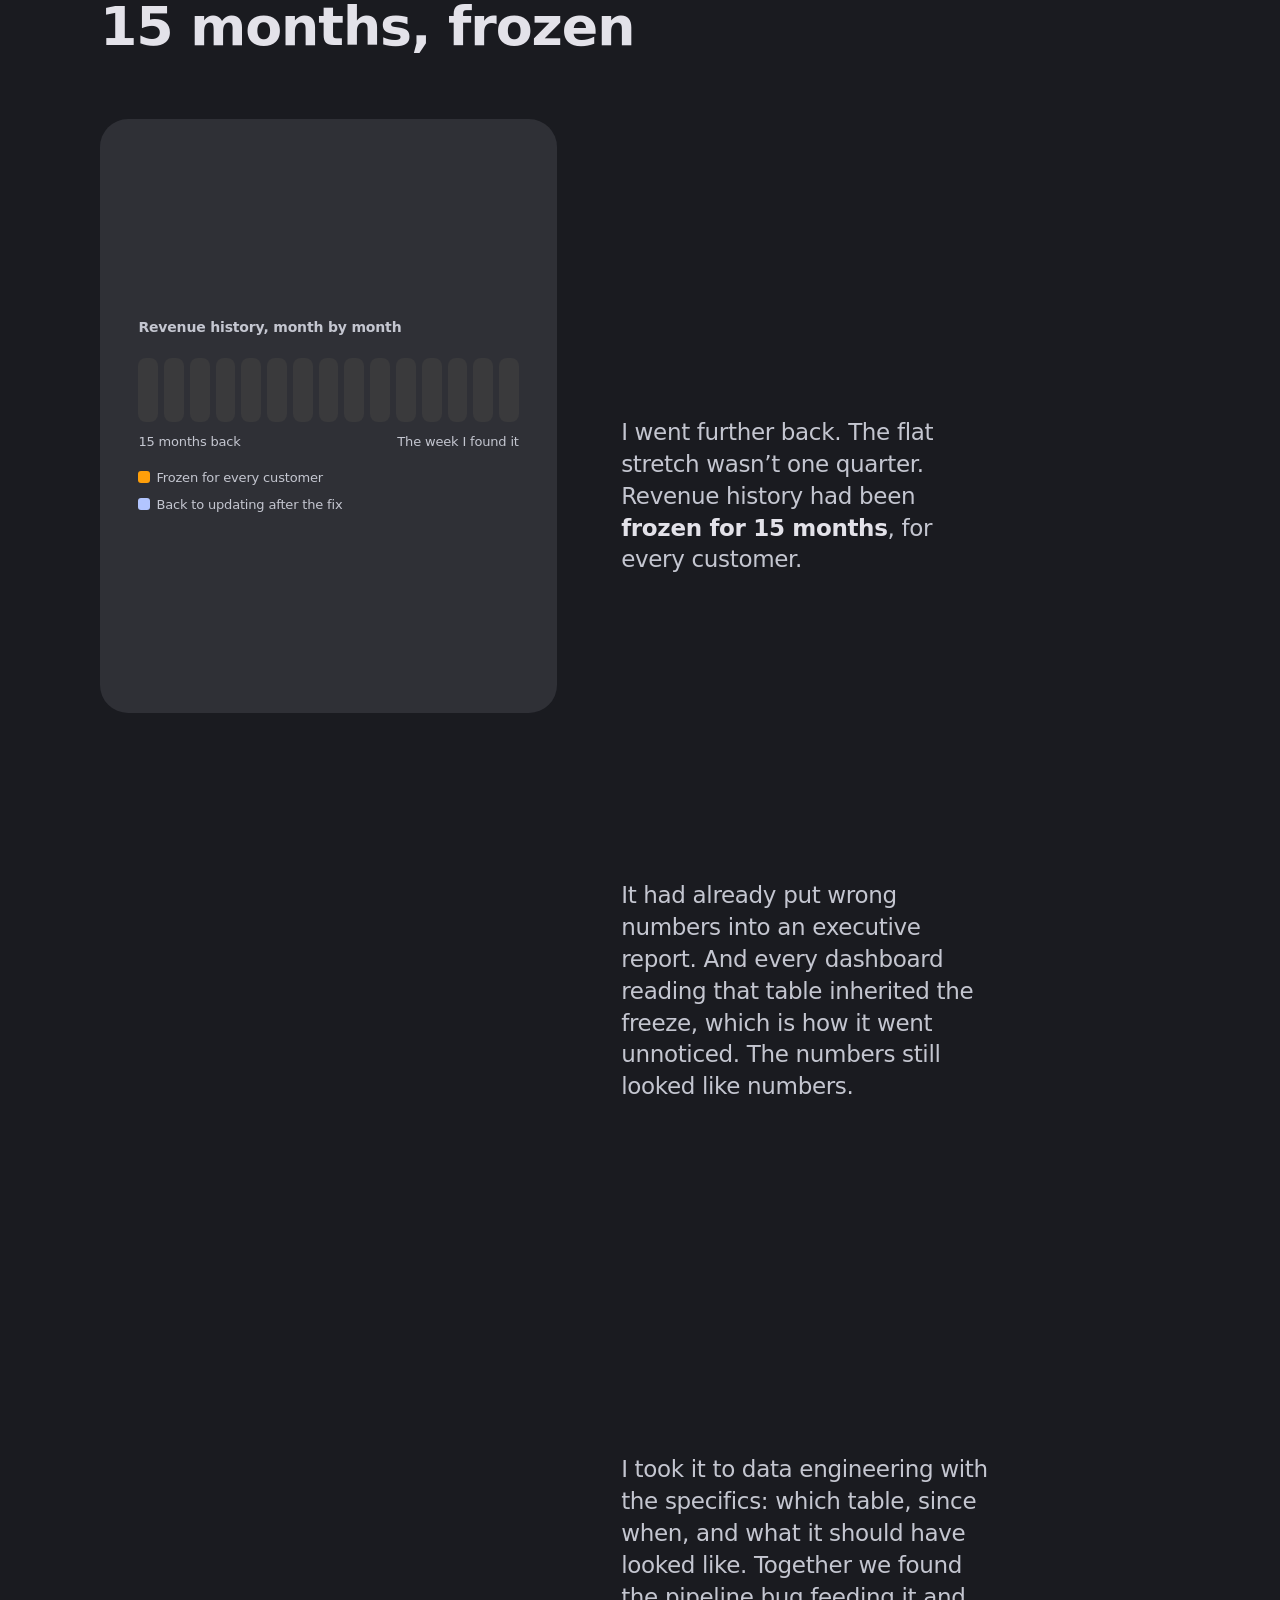
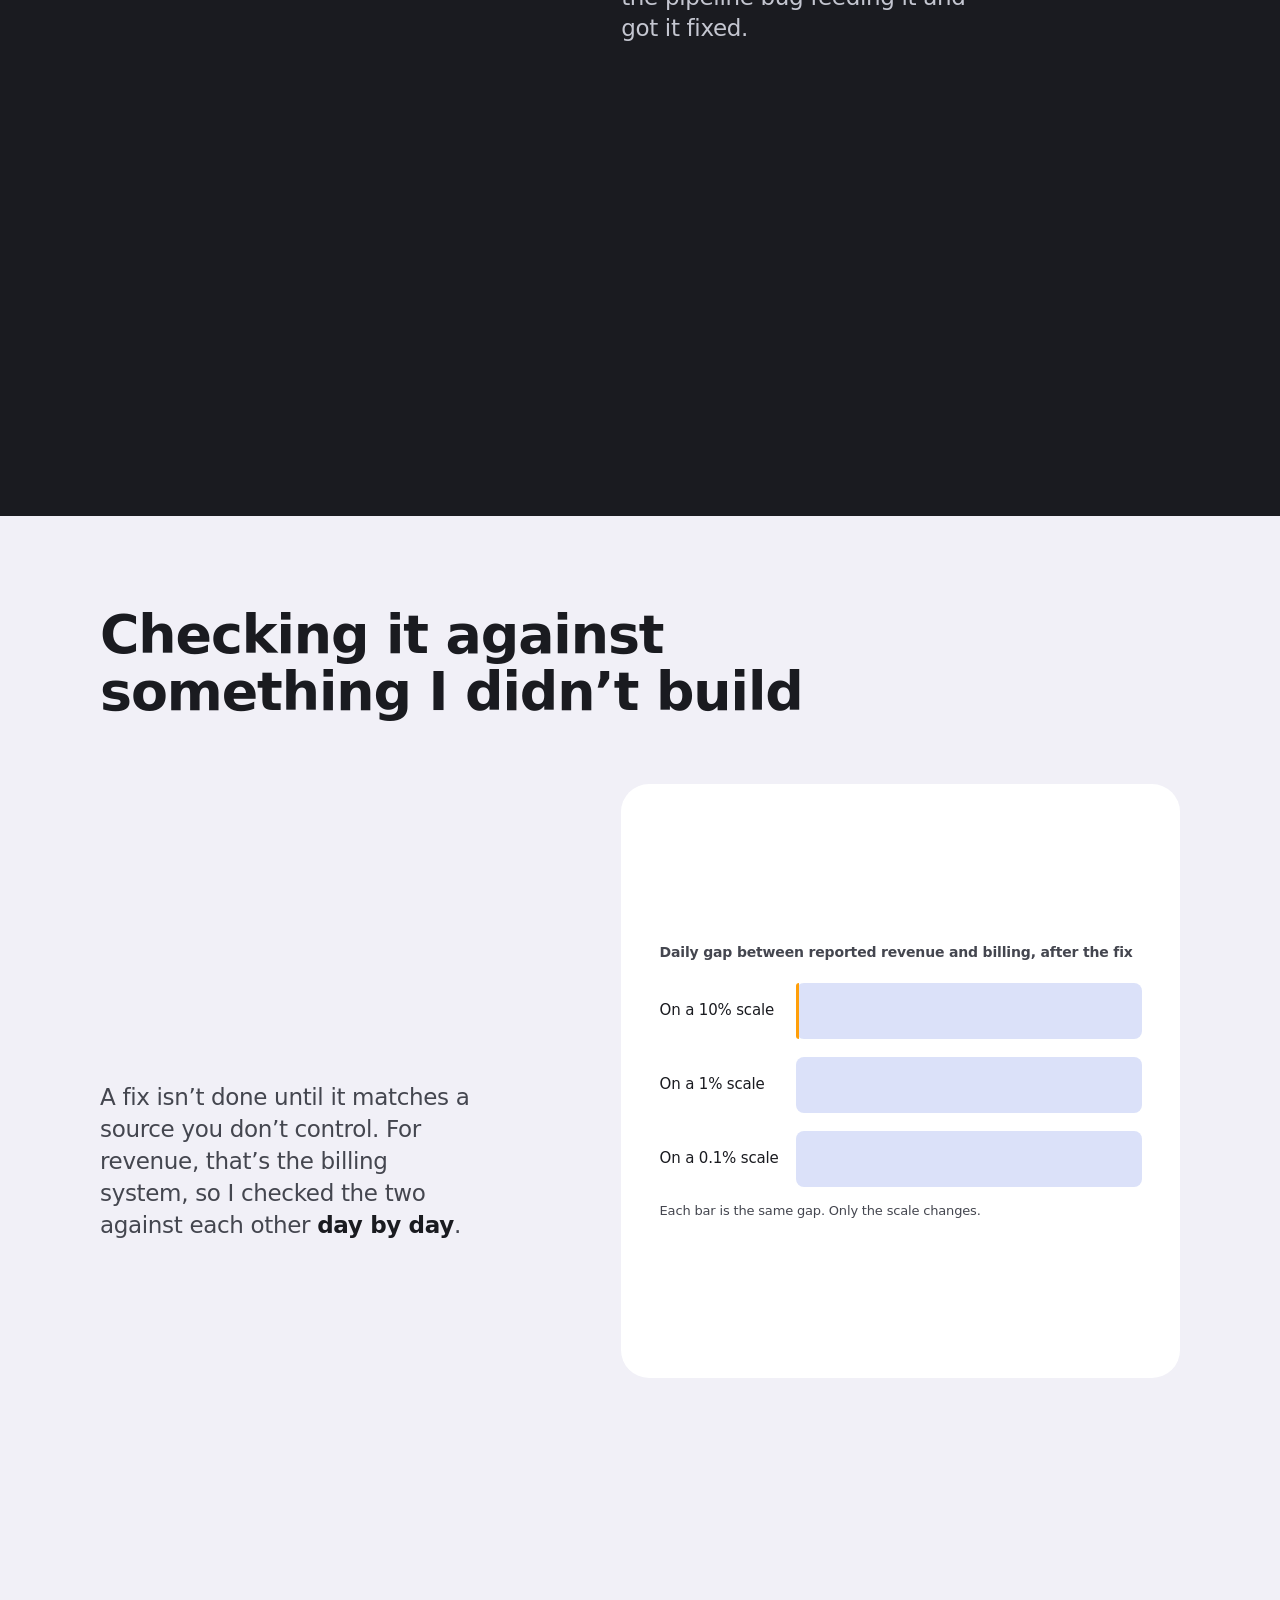
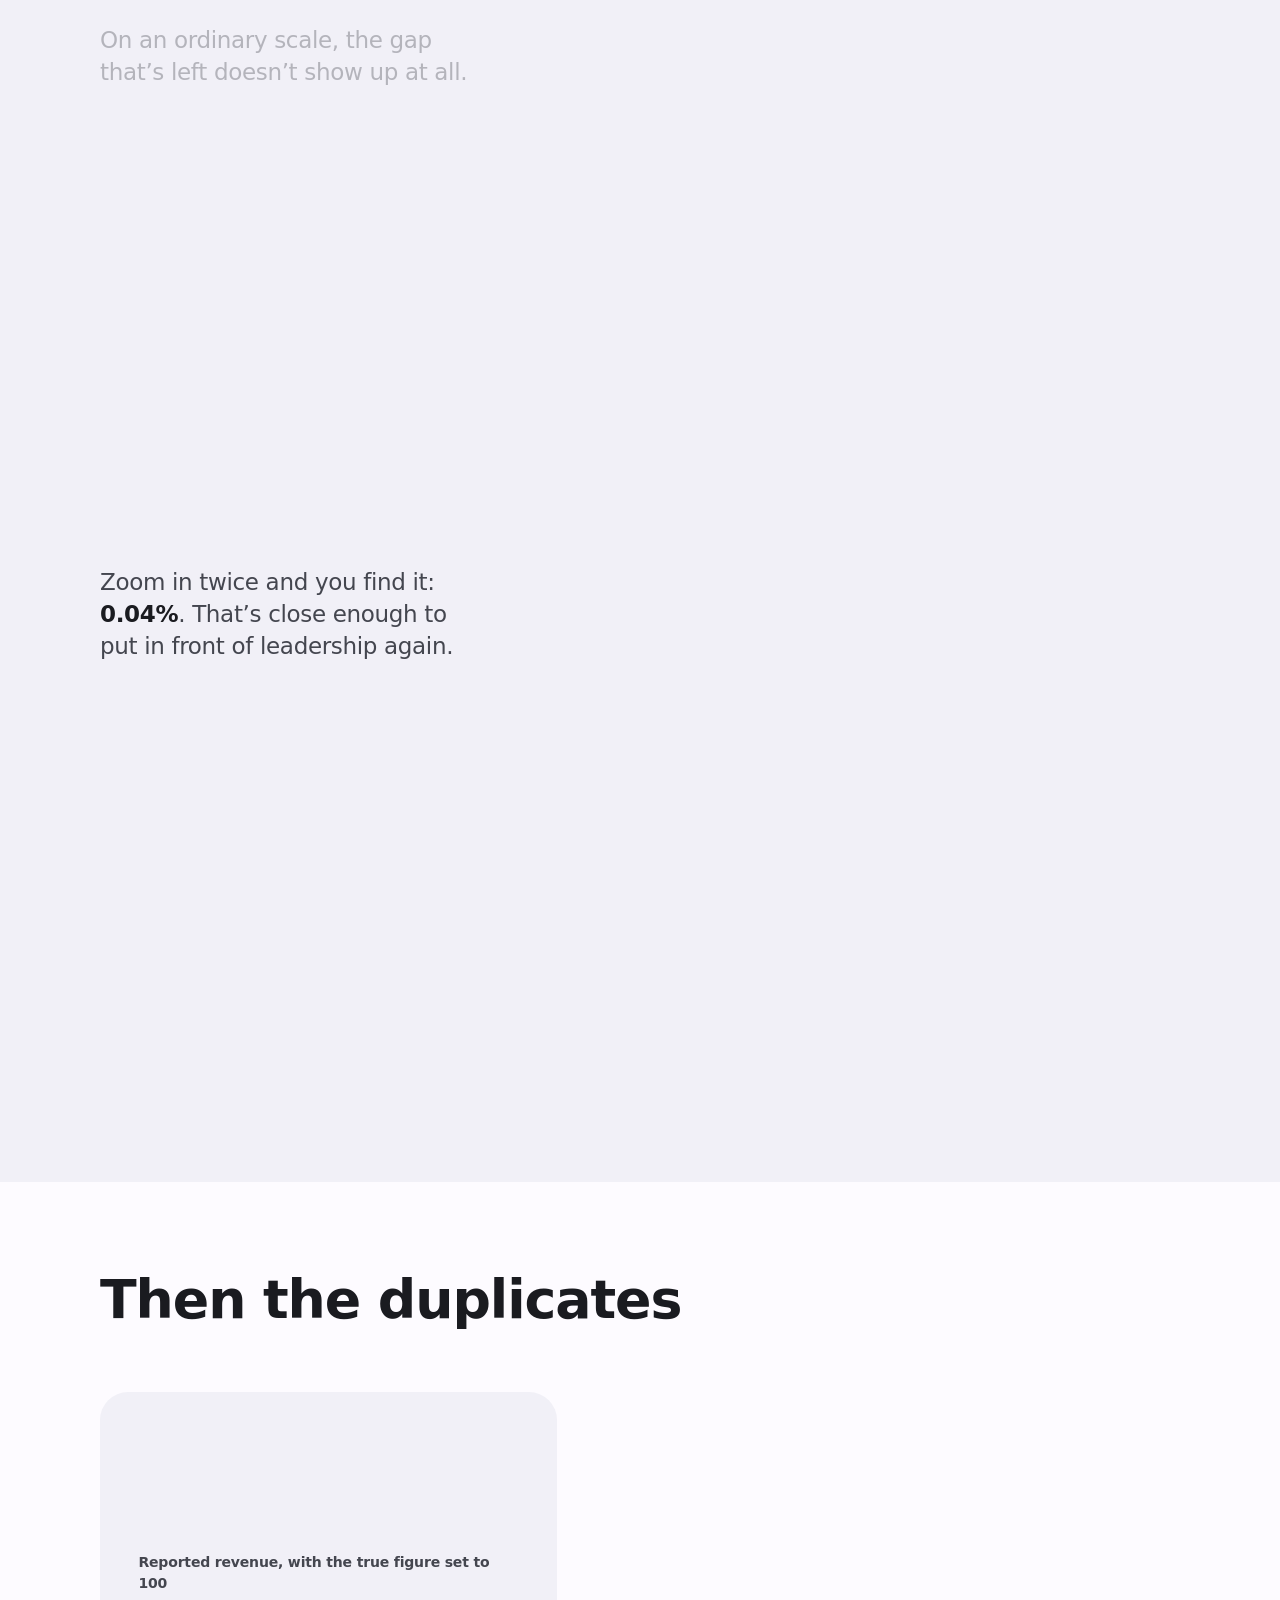
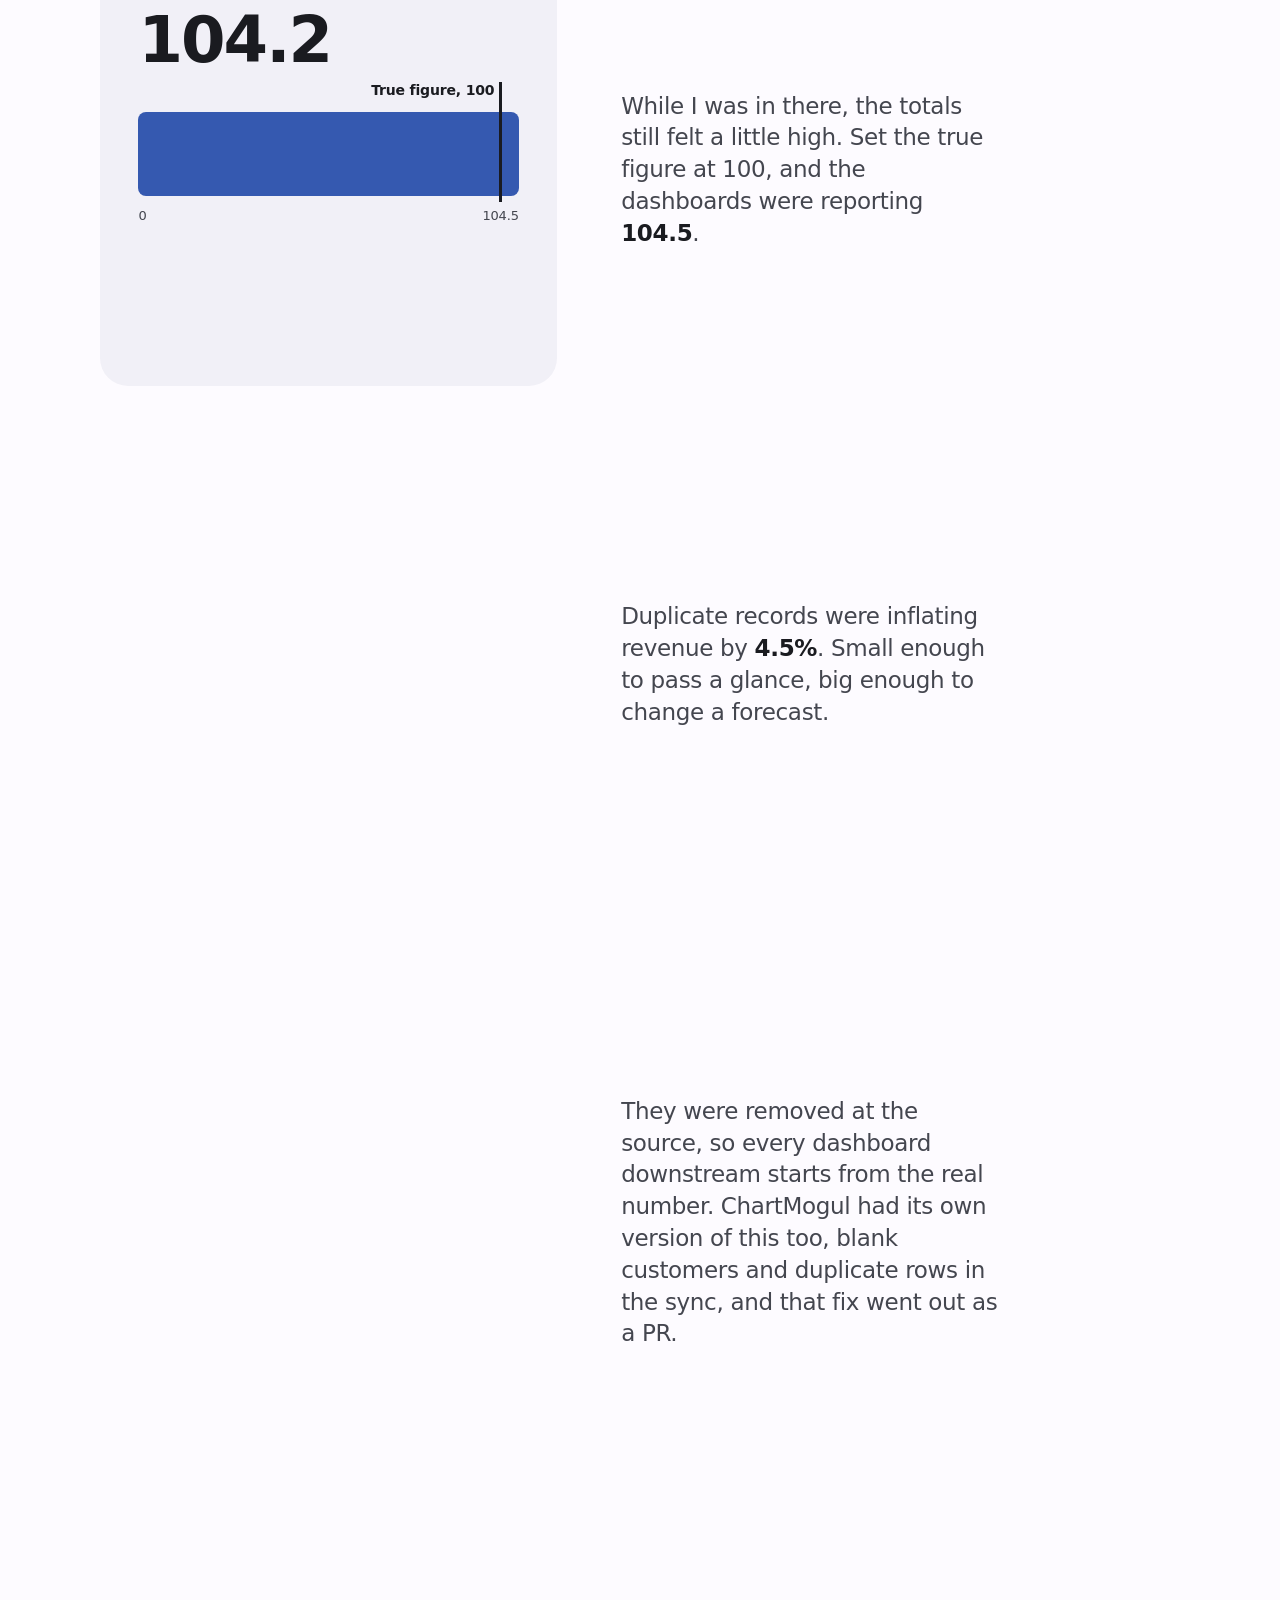
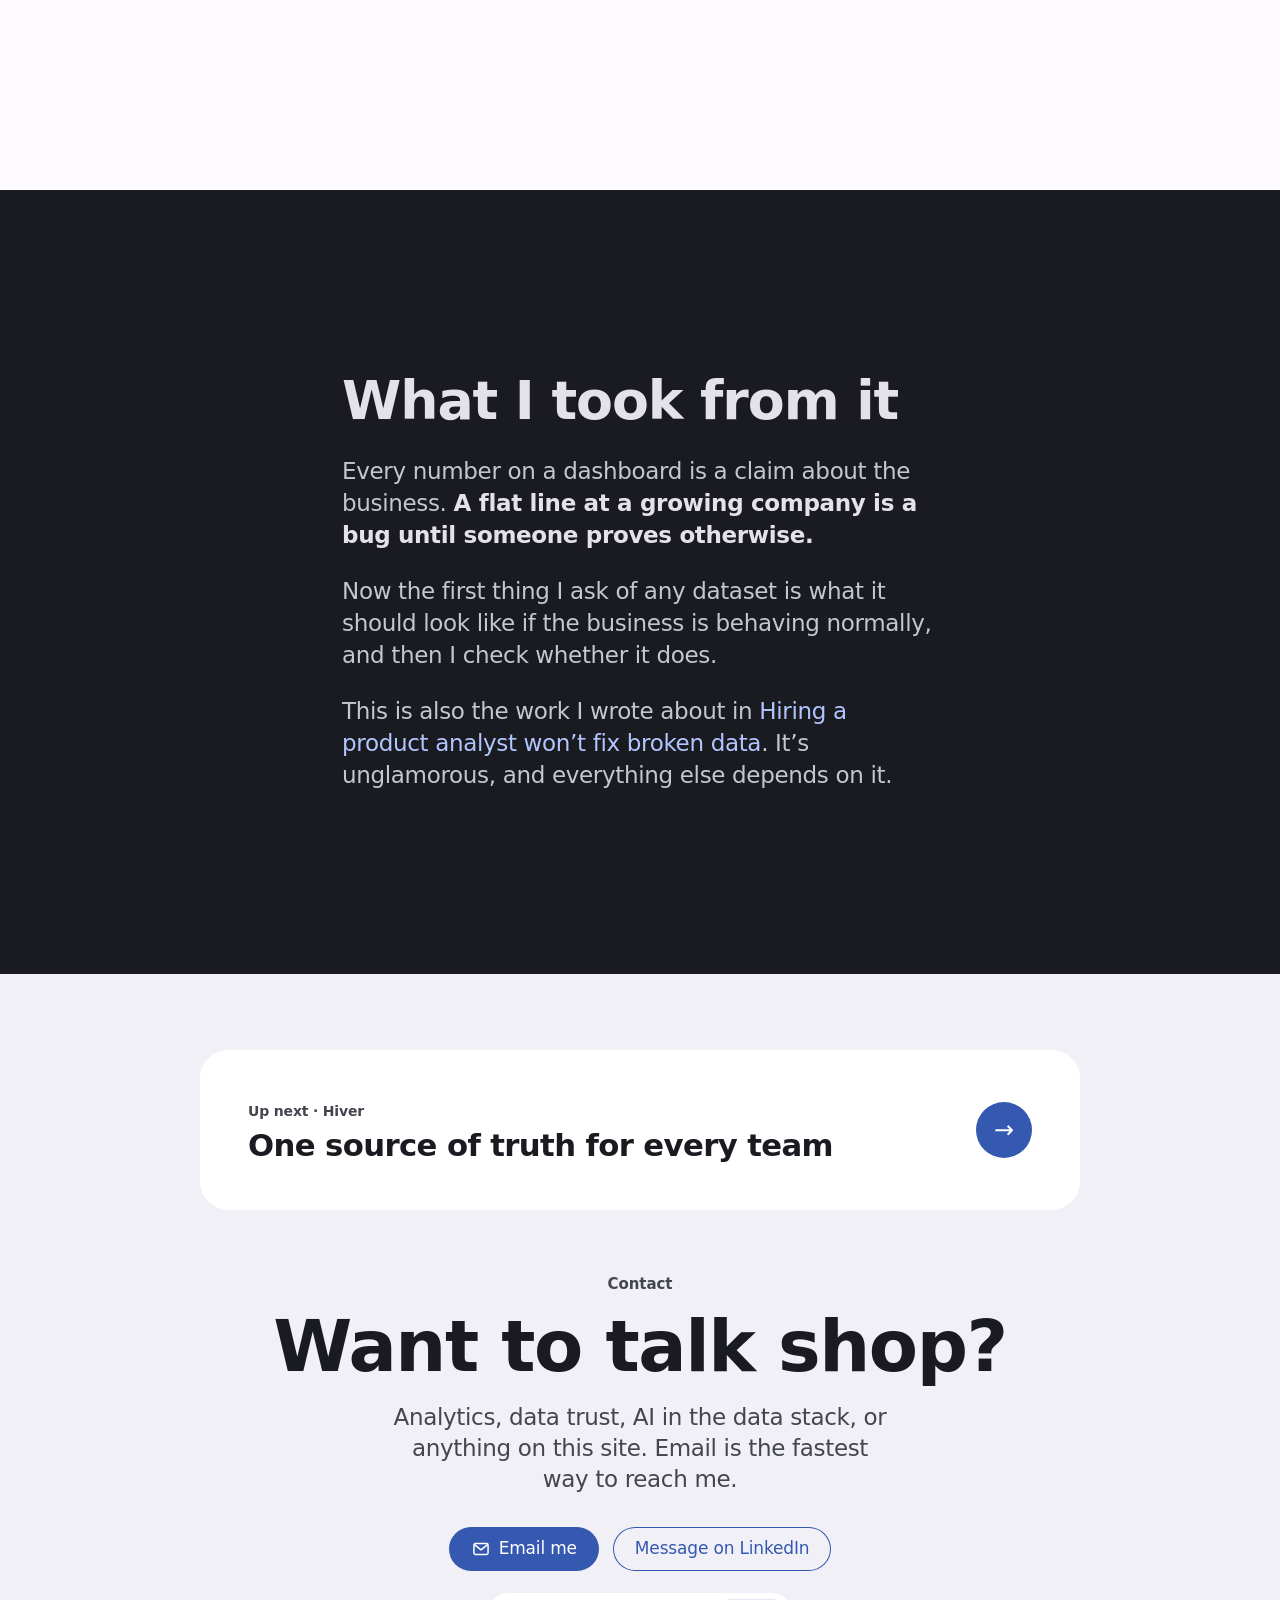
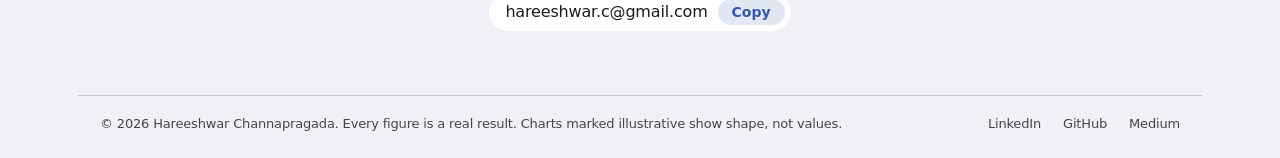
==== commit 3a9b75c0: "v4.5: story titles lead with the business problem (story pages)" ====
--- a/stories/data-trust.html
+++ b/stories/data-trust.html
@@ -18,13 +18,13 @@
 var top=function(){if(vt)scrollTo(0,0)},done=function(){d.classList.remove('vt-next')};
 addEventListener('pageswap',function(ev){var v=ev.viewTransition;if(v){var z=function(){};v.ready.catch(z);v.finished.catch(z);v.updateCallbackDone&&v.updateCallbackDone.catch(z)}});addEventListener('pagereveal',function(ev){top();var v=ev.viewTransition;if(v){v.ready.catch(done);v.finished.then(done,done);v.updateCallbackDone&&v.updateCallbackDone.catch(done)}else done()});
 if(vt){addEventListener('DOMContentLoaded',top);addEventListener('load',function(){top();setTimeout(done,900);if(location.hash==='#top'){try{history.replaceState(null,'',location.pathname+location.search)}catch(e){}}})}})();</script>
-<title>The quarter where revenue didn’t move | Hareeshwar Channapragada</title>
+<title>15 months of wrong revenue numbers | Hareeshwar Channapragada</title>
 <meta name="description" content="A customer health dashboard showed a flat line for a whole quarter. At Hiver’s scale, that just doesn’t happen.">
 <link rel="canonical" href="https://hareeshwar.com/stories/data-trust.html">
 <meta property="og:type" content="website">
 <meta property="og:site_name" content="Hareeshwar Channapragada">
 <meta property="og:url" content="https://hareeshwar.com/stories/data-trust.html">
-<meta property="og:title" content="The quarter where revenue didn’t move | Hareeshwar Channapragada">
+<meta property="og:title" content="15 months of wrong revenue numbers | Hareeshwar Channapragada">
 <meta property="og:description" content="A customer health dashboard showed a flat line for a whole quarter. At Hiver’s scale, that just doesn’t happen.">
 <meta property="og:image" content="https://hareeshwar.com/assets/og.png">
 <meta name="twitter:card" content="summary_large_image">
@@ -35,7 +35,7 @@
 <link rel="stylesheet" href="/assets/site.css">
 <script defer src="https://cdn.jsdelivr.net/npm/gsap@3.15.0/dist/gsap.min.js" integrity="sha384-XmJ9SoHtVOHoQUcKvFAzVXwdkKo1Ie3bhmSoIAkcdsHGaIrVJIkmozyq0FJeb/Ly" crossorigin="anonymous"></script>
 <script defer src="/assets/site.js"></script>
-<script type="application/ld+json">{"@context": "https://schema.org", "@type": "Article", "headline": "The quarter where revenue didn\u2019t move", "description": "A customer health dashboard showed a flat line for a whole quarter. At Hiver\u2019s scale, that just doesn\u2019t happen.", "author": {"@type": "Person", "name": "Hareeshwar Channapragada", "url": "https://hareeshwar.com/"}, "about": "Hiver", "url": "https://hareeshwar.com/stories/data-trust.html"}</script>
+<script type="application/ld+json">{"@context": "https://schema.org", "@type": "Article", "headline": "15 months of wrong revenue numbers", "description": "A customer health dashboard showed a flat line for a whole quarter. At Hiver\u2019s scale, that just doesn\u2019t happen.", "author": {"@type": "Person", "name": "Hareeshwar Channapragada", "url": "https://hareeshwar.com/"}, "about": "Hiver", "url": "https://hareeshwar.com/stories/data-trust.html"}</script>
 </head>
 <body>
 <a class="skip" href="#main">Skip to content</a>
@@ -51,10 +51,10 @@
 <div class="rt"><span class="hide-s" style="color:var(--ink-2)">Senior Product Analyst · 2026</span><a class="pill" href="/stories/one-bi-platform.html#top" data-next>Next story</a></div></div><span class="progress"></span></nav>
 <main id="main">
 <section class="s-hero snap" id="top"><div class="wrap">
-<h1 style="view-transition-name:t-data-trust">The quarter where revenue didn’t move</h1>
+<h1 style="view-transition-name:t-data-trust">15 months of wrong revenue numbers</h1>
 <p class="co">Hiver · 2026</p>
 <p class="lead dek">A customer health dashboard showed a flat line for a whole quarter. At Hiver’s scale, that just doesn’t happen.</p>
-<div class="big" data-rise><b data-count="0.04" data-dec="2" data-pre="" data-suf="%">0.04%</b><span>daily gap to billing, after the fix</span></div>
+<div class="big" data-rise><b data-count="0.04" data-dec="2" data-pre="" data-suf="%">0.04%</b><span>gap to billing, after the fix</span></div>
 </div></section><section class="sec snap " aria-labelledby="c0"><div class="wrap"><div class="ch-head" data-rise><h2 id="c0">The line that didn’t move</h2></div>
 <div class="scrolly"><div class="steps"><div class="step"><p>I was going through the customer health dashboard, the one Customer Success uses on calls with clients. Over a whole quarter, revenue sat <strong>completely still</strong>.</p></div><div class="step"><p>No new business. No churn. No renewals. Every customer that quarter supposedly ended on the exact revenue it started with.</p></div><div class="step"><p>At the scale Hiver operates, that’s impossible. So the dashboard wasn’t telling me about the business. It was telling me something upstream was broken.</p></div></div><div class="viz"><div class="panel"><p class="p-title">Customer health dashboard, revenue across one quarter</p><svg viewBox="0 0 520 300" role="img" aria-label="Revenue over a quarter drawn as a flat line, with the new business, churn and renewals that should have moved it">
 <defs><marker id="ah" viewBox="0 0 10 10" refX="8" refY="5" markerWidth="7" markerHeight="7" orient="auto-start-reverse"><path d="M0 0L10 5L0 10z" class="f2"/></marker></defs>
@@ -86,7 +86,7 @@
 </div>
 <div class="cells-axis"><span>0</span><span>104.5</span></div></div></div></div></div></section><section class="sec snap stage" aria-labelledby="c4"><div class="wrap stack-center" data-rise><h2 id="c4" style="font-size:var(--h-2)">What I took from it</h2><div class="body" style="margin-top:26px"><p>Every number on a dashboard is a claim about the business. <strong>A flat line at a growing company is a bug until someone proves otherwise.</strong></p><p>Now the first thing I ask of any dataset is what it should look like if the business is behaving normally, and then I check whether it does.</p><p>This is also the work I wrote about in <a href="https://hareeshwar98.medium.com/hiring-a-product-analyst-wont-fix-broken-data-bbf3a955bca7">Hiring a product analyst won’t fix broken data</a>. It’s unglamorous, and everything else depends on it.</p></div></div></section><section class="contact snap" id="contact" aria-labelledby="contact-h">
 <div class="wrap contact-in"><a class="next" href="/stories/one-bi-platform.html#top" data-next data-rise>
-<div><small>Up next · Hiver</small><h3 style="view-transition-name:t-one-bi-platform">One place for every number</h3></div><span class="arrow" aria-hidden="true">→</span></a>
+<div><small>Up next · Hiver</small><h3 style="view-transition-name:t-one-bi-platform">One source of truth for every team</h3></div><span class="arrow" aria-hidden="true">→</span></a>
 <p class="kicker" data-rise>Contact</p>
 <h2 id="contact-h" data-rise style="--d:1">Want to talk shop?</h2>
 <p class="lead" data-rise style="--d:2">Analytics, data trust, AI in the data stack, or anything on this site. Email is the fastest way to reach me.</p>
--- a/assets/site.css
+++ b/assets/site.css
@@ -102,7 +102,7 @@
 html[data-look="android"][data-mode="dark"] {
   --bg: #121318;
   --bg-alt: #1a1b20;
-  --bg-stage: #000000;
+  --bg-stage: #0c0d11;
   --ink: #e3e2e9;
   --ink-2: #c4c6d0;
   --line: #44464f;
@@ -806,3 +806,184 @@
 /* Next story: clear the old page quickly, then raise the new one so the two never muddle */
 html.vt-next::view-transition-old(root) { animation: vt-lift 260ms cubic-bezier(0.55, 0, 0.75, 0.2) both; }
 html.vt-next::view-transition-new(root) { animation: vt-rise 620ms cubic-bezier(0.22, 1, 0.36, 1) 180ms both; }
+
+/* =====================================================================
+   v4: Android fixes. The browser chrome follows the chosen theme,
+   story pages scroll freely on touch, and every home screen fits a phone.
+   ===================================================================== */
+html { color-scheme: light; }
+html[data-mode="dark"] { color-scheme: dark; }
+
+/* Touch screens: story pages are for reading. Steps light up as you scroll, so nothing should pull the page around. */
+@media (pointer: coarse), (max-width: 734px) {
+  html.page-story.snap-y { scroll-snap-type: none; }
+  html.page-story .snap { scroll-snap-stop: normal; }
+}
+/* A screen that is taller than the window keeps its snap point but never traps the finger */
+.snap.tall { scroll-snap-stop: normal; }
+
+@media (max-width: 734px) {
+  /* Home: one screen per swipe means every screen has to fit */
+  .page-home .snap.fill { padding-top: 20px; padding-bottom: 20px; }
+  .page-home .group-head { gap: 4px; }
+  .page-home .group-head h2, .page-home #path-h { font-size: clamp(26px, 7.4vw, 32px); }
+  .page-home .group-head p, .page-home #path .lead { font-size: 15px; margin-top: 4px; }
+  .page-home .files li { min-height: 0; padding: 20px; }
+  .page-home .files b { font-size: 32px; }
+
+  /* Path and Writing become side swipes, like the files */
+  .strata, .page-home .writing { display: grid; grid-auto-flow: column; grid-template-columns: none; grid-auto-columns: 82%; gap: 12px; overflow-x: auto; scroll-snap-type: x mandatory; scrollbar-width: none; overscroll-behavior-x: contain; margin: 22px calc(-1 * var(--pad)) 0; padding: 0 var(--pad) 6px; }
+  .strata::-webkit-scrollbar, .page-home .writing::-webkit-scrollbar { display: none; }
+  .strata .layer, .page-home .writing .post { scroll-snap-align: start; }
+  .strata .layer { align-content: start; min-height: 190px; padding: 20px; }
+  .strata .layer b { font-size: 24px; }
+  .page-home .writing .post { min-height: 0; padding: 22px; gap: 10px; }
+  .page-home .writing .post h3 { font-size: 22px; }
+  .page-home .writing .post p { font-size: 15px; display: -webkit-box; -webkit-line-clamp: 4; -webkit-box-orient: vertical; overflow: hidden; }
+  #path .center[style] { margin-top: 18px !important; }
+  #writing .wrap > p[style] { margin-top: 16px !important; }
+
+  /* Short phones: the intro scales with the height it has */
+  .intro h1 { font-size: clamp(30px, min(10.2vw, 5.6svh), 46px); }
+  .intro .lead { font-size: clamp(15px, 2.4svh, 18px); margin-top: clamp(10px, 2svh, 18px); }
+  .facts { margin-top: clamp(14px, 3svh, 26px); }
+  .facts b { font-size: clamp(26px, 4.4svh, 34px); }
+  .intro .ctas { margin-top: clamp(14px, 3svh, 26px); }
+  .intro .kicker { font-size: 12px; }
+
+  /* Contact: the footer row is short enough to share the screen */
+  .contact { padding-top: 12px; }
+  .contact .next { margin-bottom: 20px; }
+  .contact .ctas { margin-top: 22px; gap: 10px; }
+  .contact .foot { padding: 12px 0 14px; }
+  .foot .row { gap: 6px; padding-top: 12px; }
+
+  /* Lighter work while the page moves */
+  .story .art, .layer, .post, .files li { contain: layout paint; }
+}
+@media (max-width: 734px) and (max-height: 700px) {
+  .intro { padding-top: 8px; padding-bottom: 12px; }
+  .intro h1 { margin-top: 10px; }
+  .intro .ctas .btn { padding-top: 10px; padding-bottom: 10px; }
+  .strata .layer { min-height: 170px; }
+  #path .ch-head p { display: none; }
+}
+@media (max-width: 734px) and (max-height: 700px) {
+  .facts { margin-top: 12px; }
+  .intro .ctas { margin-top: 14px; }
+  .intro .lead { margin-top: 8px; }
+}
+html:not([data-look="apple"]) .sec.stage .layer.top, html:not([data-look="apple"]) .sec.stage .layer.top span, html:not([data-look="apple"]) .sec.stage .layer.top span strong { color: #0b0c10; }
+
+/* v4.1: phone scrolly chapters. The picture sits under the bars, each step's text
+   arrives just below it and lights up there, one step at a time. */
+@media (max-width: 734px) {
+  .scrolly .viz { top: calc(var(--nav-h) + var(--sub-h)); padding-top: 12px; padding-bottom: 14px; }
+  .scrolly .steps { padding: 2svh 0 26svh; }
+  .scrolly .step, .scrolly .step:first-child { min-height: 46svh; align-items: center; padding: 0; }
+  .scrolly .step p { font-size: 19px; }
+  .scrolly .cells { gap: 3px; }
+  .scrolly .cells i { height: 26px; border-radius: 4px; }
+}
+
+/* v4.2: What each place added, as a climb. Each row carries every layer below it and adds one. */
+.climb { list-style: none; margin: clamp(28px, 5vh, 48px) auto 0; padding: 0; max-width: 1040px; }
+.climb li { display: grid; grid-template-columns: calc(6 * 18px + 5 * 5px) minmax(0, 0.9fr) minmax(0, 1.1fr); align-items: center; gap: 28px; padding: 16px 0; border-top: 1px solid color-mix(in srgb, var(--ink) 14%, transparent); }
+.climb li:last-child { border-bottom: 1px solid color-mix(in srgb, var(--ink) 14%, transparent); }
+.climb .stack { display: flex; gap: 5px; }
+.climb .stack i { width: 18px; height: 18px; border-radius: 5px; background: color-mix(in srgb, var(--link) 26%, transparent); }
+.climb .stack i.new { background: var(--link); }
+.climb .what b { display: block; font-family: var(--font-display); font-size: clamp(19px, 1.8vw, 24px); font-weight: 600; letter-spacing: -0.015em; line-height: 1.15; color: var(--ink); }
+.climb .what small { display: block; margin-top: 3px; font-size: 14px; font-weight: 600; color: var(--link); }
+.climb .did { font-size: 16px; line-height: 1.4; color: var(--ink-2); }
+.climb li:first-child .what b { font-size: clamp(22px, 2.2vw, 30px); }
+.climb-more { margin-top: 24px; }
+@media (prefers-reduced-motion: no-preference) {
+  .js .climb .stack i.new { transform: scale(0.3); opacity: 0; transition: transform 600ms var(--ease-out), opacity 400ms var(--ease); transition-delay: calc(var(--d, 0) * 90ms + 250ms); }
+  .js .climb li.is-in .stack i.new { transform: none; opacity: 1; }
+}
+@media (max-width: 734px) {
+  .climb { margin-top: 18px; }
+  .climb li { grid-template-columns: calc(6 * 9px + 5 * 3px) minmax(0, 1fr); column-gap: 14px; padding: 10px 0; align-items: center; }
+  .climb .stack { gap: 3px; }
+  .climb .stack i { width: 9px; height: 9px; border-radius: 2.5px; }
+  .climb .did { display: none; }
+  .climb .what b, .climb li:first-child .what b { font-size: 18px; }
+  .climb .what small { font-size: 12.5px; margin-top: 1px; }
+  .climb-more { margin-top: 14px; font-size: 15px; }
+}
+@media (max-width: 734px) and (max-height: 700px) {
+  .climb li { padding: 7px 0; }
+  #path .ch-head .lead { display: none; }
+}
+
+/* Side-swipe rows start at the page margin, not the screen edge, and snap back to it */
+@media (max-width: 734px) {
+  .files, .page-home .writing { scroll-padding-inline: var(--pad); }
+}
+@media (max-width: 360px) {
+  .climb .what b, .climb li:first-child .what b { font-size: 16px; }
+  .climb .what small { font-size: 11.5px; }
+  .page-home #path-h { font-size: 24px; }
+}
+
+/* v4.3: What each place added, built as a tower. The foundation lands first, each place drops onto
+   the one below it, then a light runs from the bottom to the top: every layer still feeds the next. */
+.tower { position: relative; list-style: none; margin: clamp(28px, 5vh, 44px) auto 0; padding: 0; max-width: 920px; display: flex; flex-direction: column; gap: 6px; }
+.tower li { position: relative; display: grid; grid-template-columns: minmax(0, 0.95fr) minmax(0, 1.05fr); align-items: center; gap: 6px 28px; padding: 16px 24px; border-radius: 12px; background: color-mix(in srgb, var(--link) var(--mix), var(--card)); color: var(--ink); overflow: hidden; }
+.tower b { font-family: var(--font-display); font-size: clamp(18px, 1.8vw, 23px); font-weight: 600; letter-spacing: -0.015em; line-height: 1.15; }
+.tower span { font-size: 15px; line-height: 1.38; color: var(--ink-2); }
+.tower span strong { display: block; color: var(--ink); font-weight: 600; }
+.tower span em { font-style: normal; }
+.tower li.top { padding-top: 22px; padding-bottom: 22px; }
+.tower li.top b { font-size: clamp(22px, 2.3vw, 30px); }
+.tower li.top, .tower li.top span, .tower li.top strong { color: #0b0c10; }
+html[data-look="apple"] .tower li.top, html[data-look="apple"] .tower li.top span, html[data-look="apple"] .tower li.top strong { color: #fff; }
+.tower-more { margin-top: 22px; }
+@media (prefers-reduced-motion: no-preference) {
+  .js .tower[data-rise] { opacity: 1; transform: none; }
+  .js .tower li { opacity: 0; transform: translateY(-70px); }
+  .js .tower.is-in li { animation: tower-land 640ms cubic-bezier(0.3, 0.7, 0.2, 1) both; animation-delay: calc(var(--i) * 300ms + 120ms); }
+  .js .tower.is-in li::after { content: ""; position: absolute; inset: 0; border-radius: inherit; pointer-events: none; box-shadow: inset 0 0 0 2px var(--link); animation: tower-seat 700ms ease-out both; animation-delay: calc(var(--i) * 300ms + 560ms); }
+  /* once built, a light runs up through every layer, foundation first */
+  .js .tower.is-in li::before { content: ""; position: absolute; inset: 0; border-radius: inherit; pointer-events: none; background: color-mix(in srgb, #fff 16%, transparent); opacity: 0; animation: tower-run 520ms ease-out both; animation-delay: calc(6 * 300ms + 300ms + var(--i) * 110ms); }
+}
+@keyframes tower-land { 0% { opacity: 0; transform: translateY(-70px); } 55% { opacity: 1; transform: translateY(3px); } 78% { transform: translateY(-1px); } 100% { opacity: 1; transform: none; } }
+@keyframes tower-seat { 0% { opacity: 0.9; } 100% { opacity: 0; } }
+@keyframes tower-run { 0% { opacity: 0; } 35% { opacity: 1; } 100% { opacity: 0; } }
+@media (max-width: 734px) {
+  .tower { margin-top: 18px; gap: 5px; }
+  .tower li { grid-template-columns: 1fr; gap: 2px; padding: 11px 16px; border-radius: 10px; }
+  .tower li.top { padding-top: 14px; padding-bottom: 14px; }
+  .tower b, .tower li.top b { font-size: 17px; }
+  .tower li.top b { font-size: 19px; }
+  .tower span { font-size: 12.5px; }
+  .tower span em { display: none; }
+  .tower-more { margin-top: 14px; font-size: 15px; }
+}
+@media (max-width: 734px) and (max-height: 700px) {
+  .tower li { padding-top: 8px; padding-bottom: 8px; }
+  #path .ch-head .lead { display: none; }
+}
+/* v4.4: phones keep each layer's description: company and what it added share one short paragraph */
+@media (max-width: 734px) {
+  #path .ch-head .lead { display: none; }
+  .tower { margin-top: 14px; }
+  .tower li { padding: 8px 14px 9px; gap: 3px; }
+  .tower li.top { padding-top: 11px; padding-bottom: 11px; }
+  .tower b { font-size: 16px; }
+  .tower li.top b { font-size: 18px; }
+  .tower span { font-size: 12px; line-height: 1.32; }
+  .tower span strong { display: inline; }
+  .tower span strong .role { display: none; }
+  .tower span strong::after { content: " · "; font-weight: 400; }
+  .tower span em { display: inline; }
+}
+/* the tab bar covers the bottom of the screen on phones, so snapping should not count that space */
+@media (max-width: 734px) {
+  html.snap-y { scroll-padding-bottom: var(--tab-h); }
+}
+@media (max-width: 734px) and (max-height: 760px) {
+  #path.snap.fill { padding-top: 14px; padding-bottom: 12px; }
+  .tower-more { margin-top: 10px; font-size: 14px; }
+}
